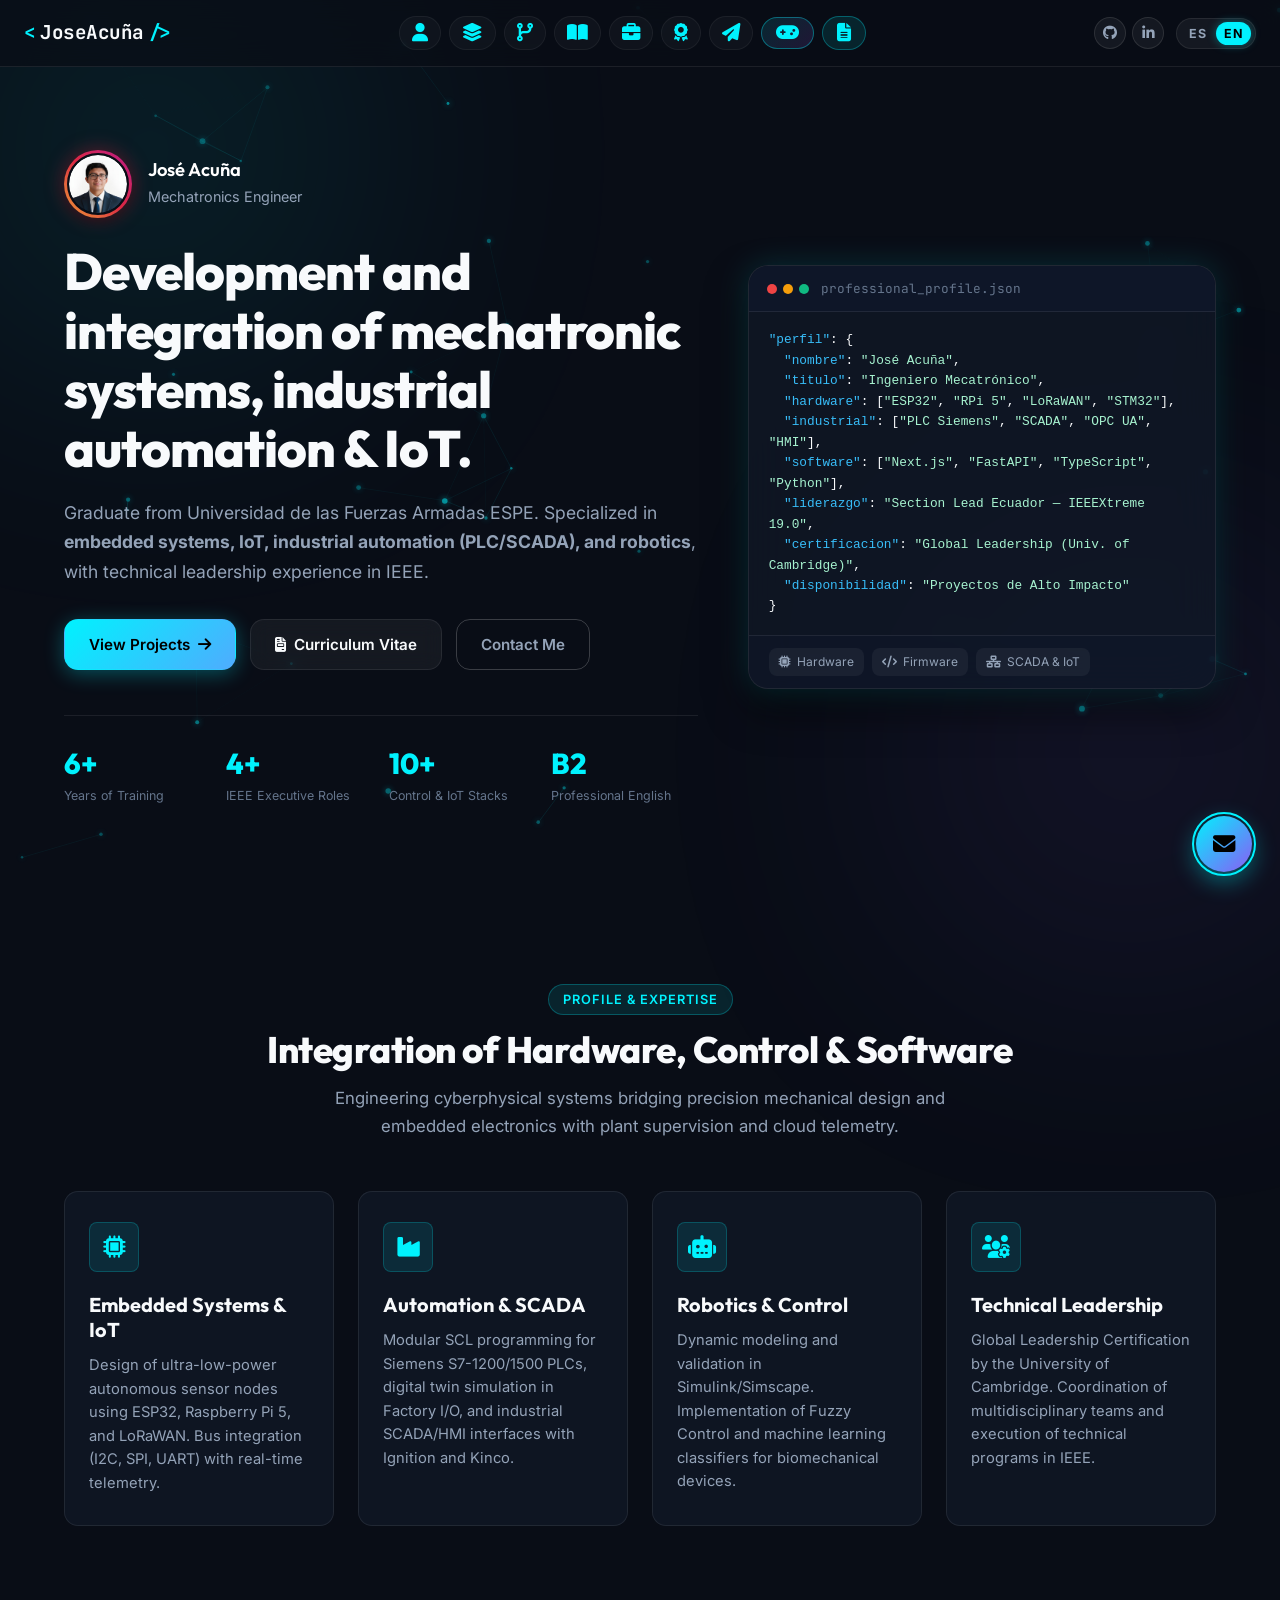
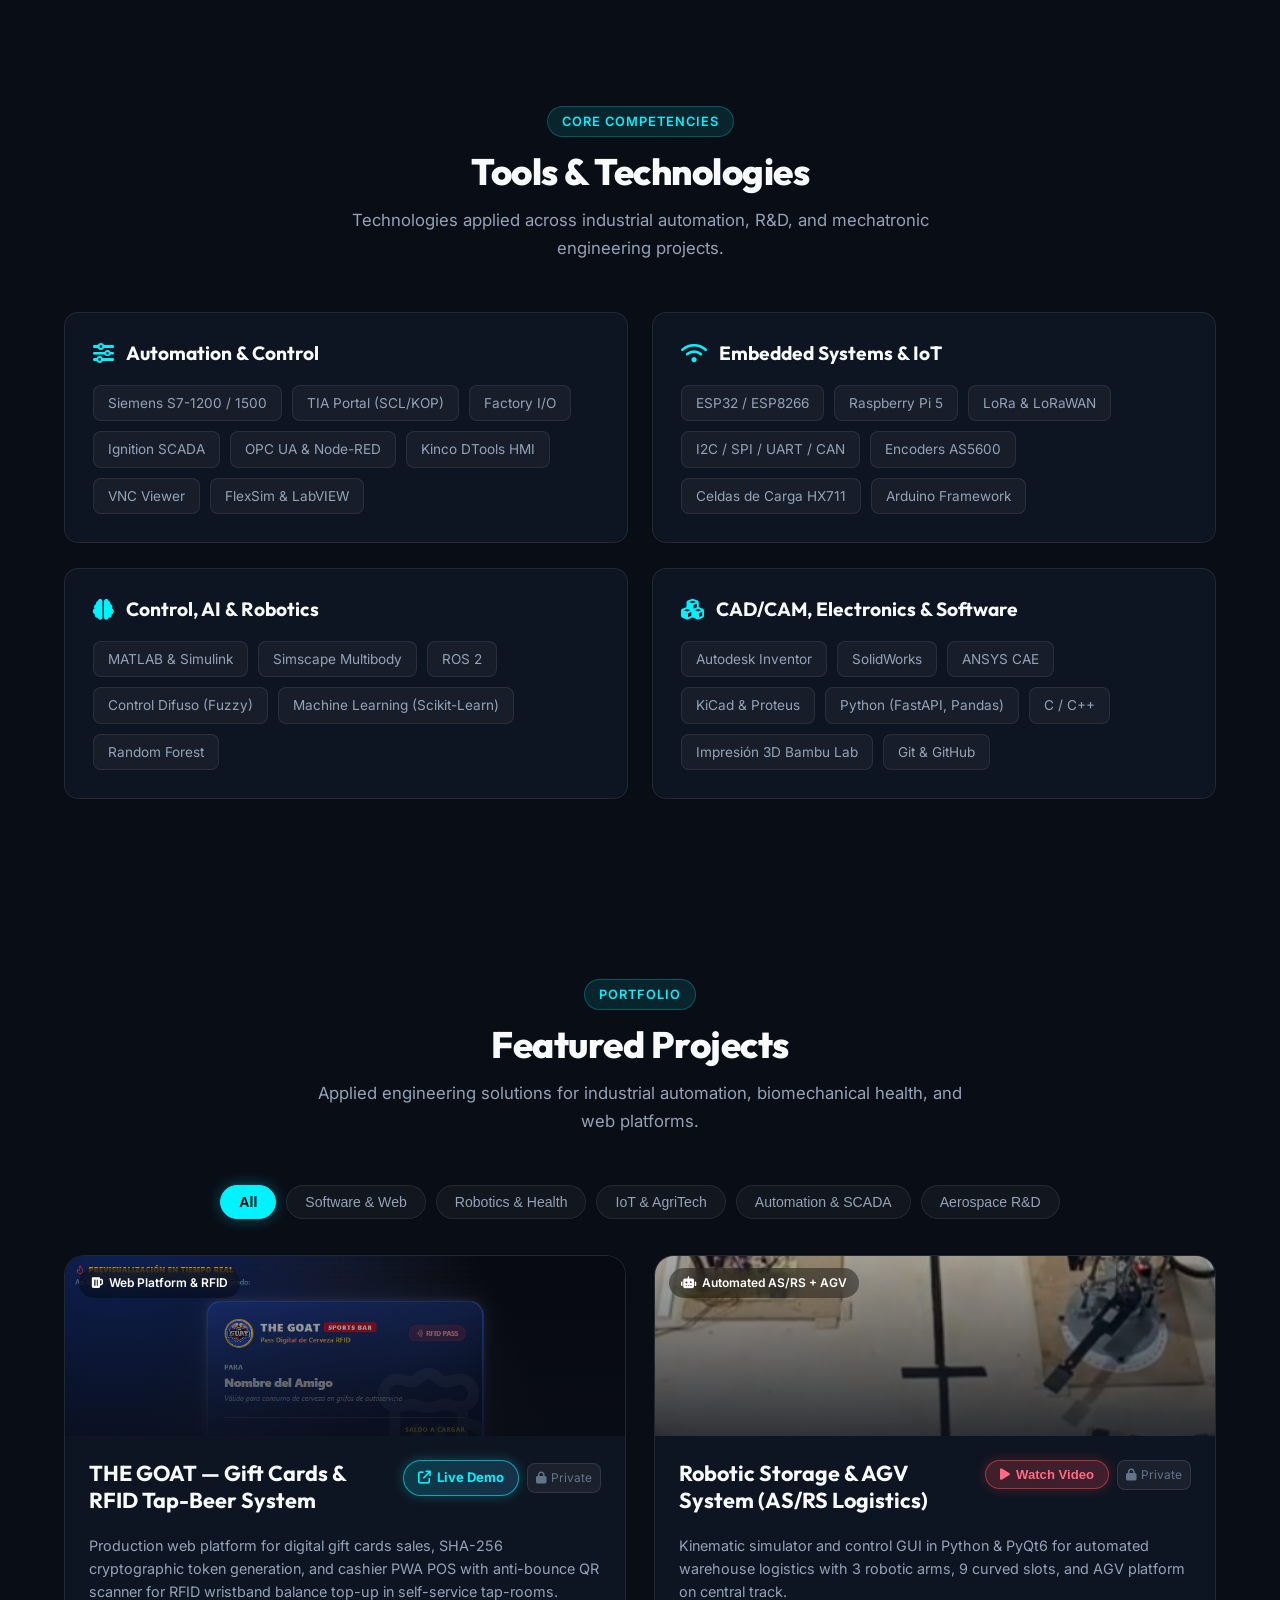
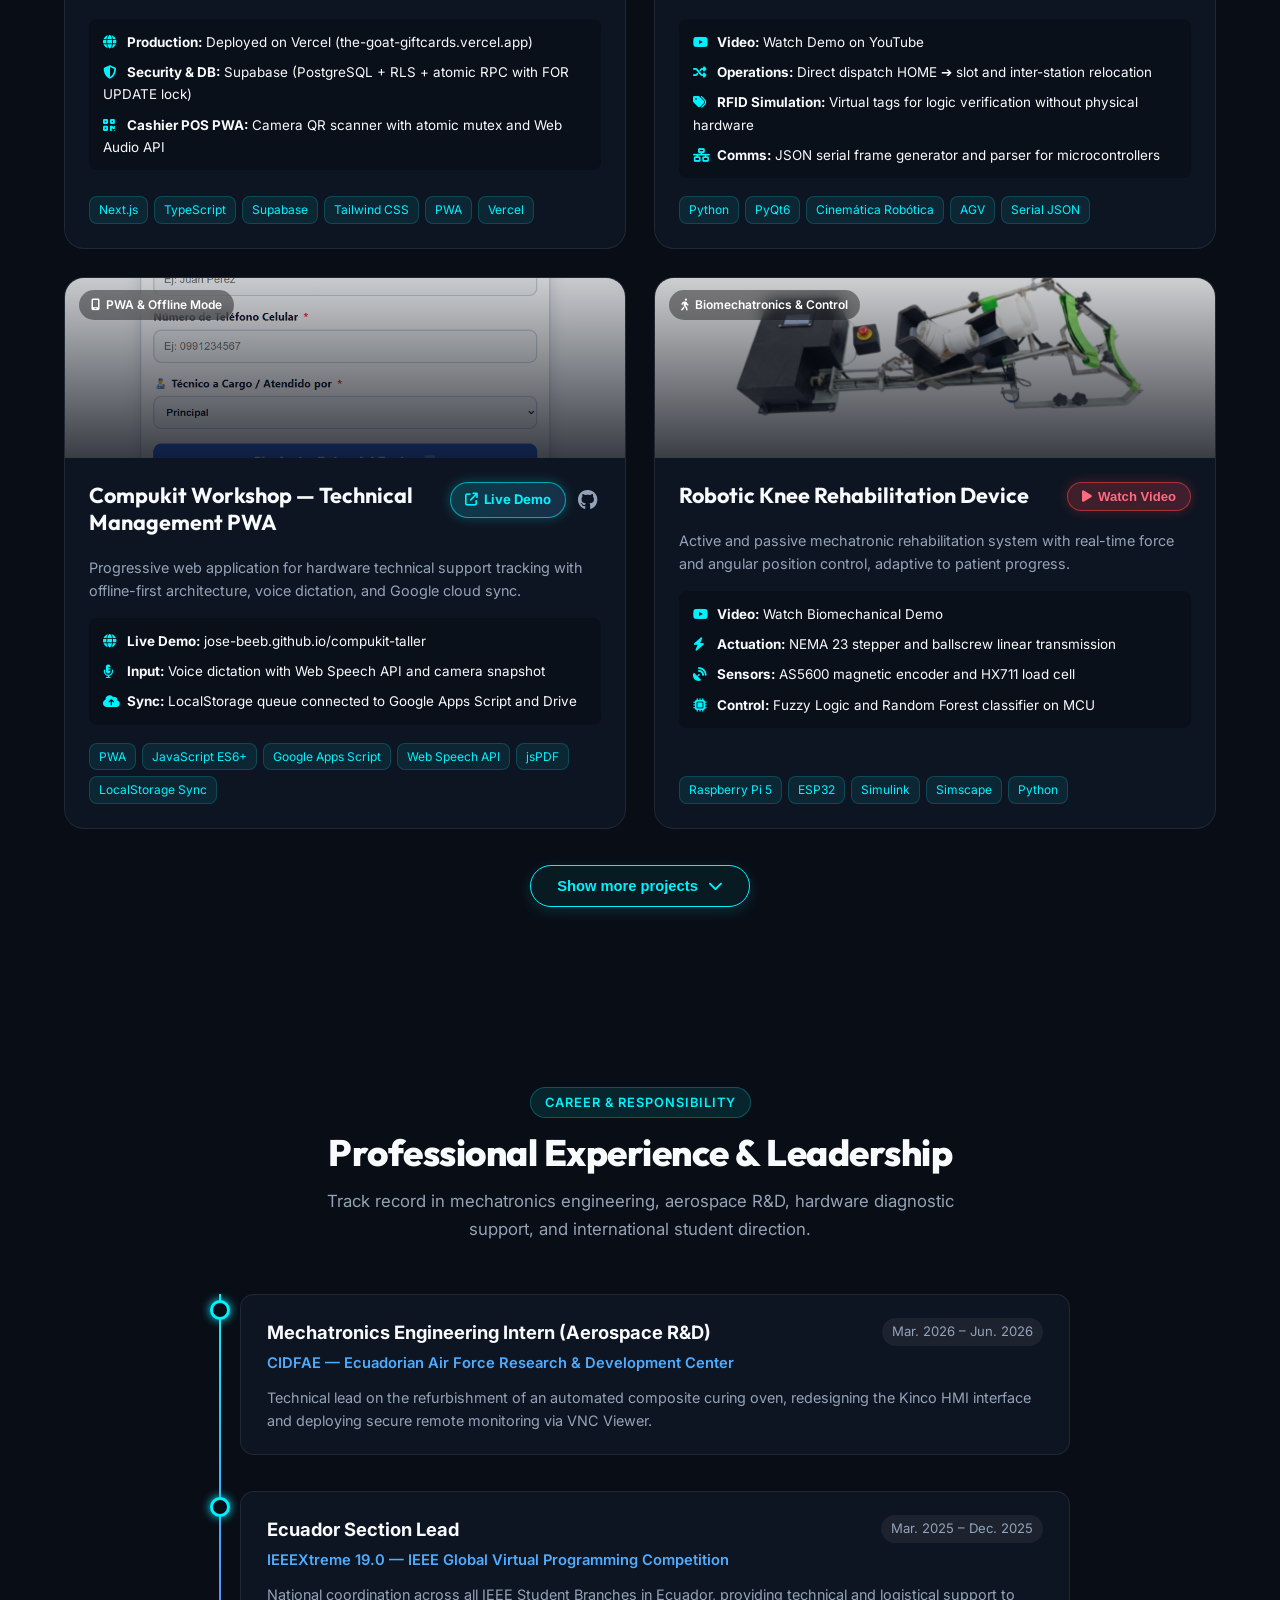
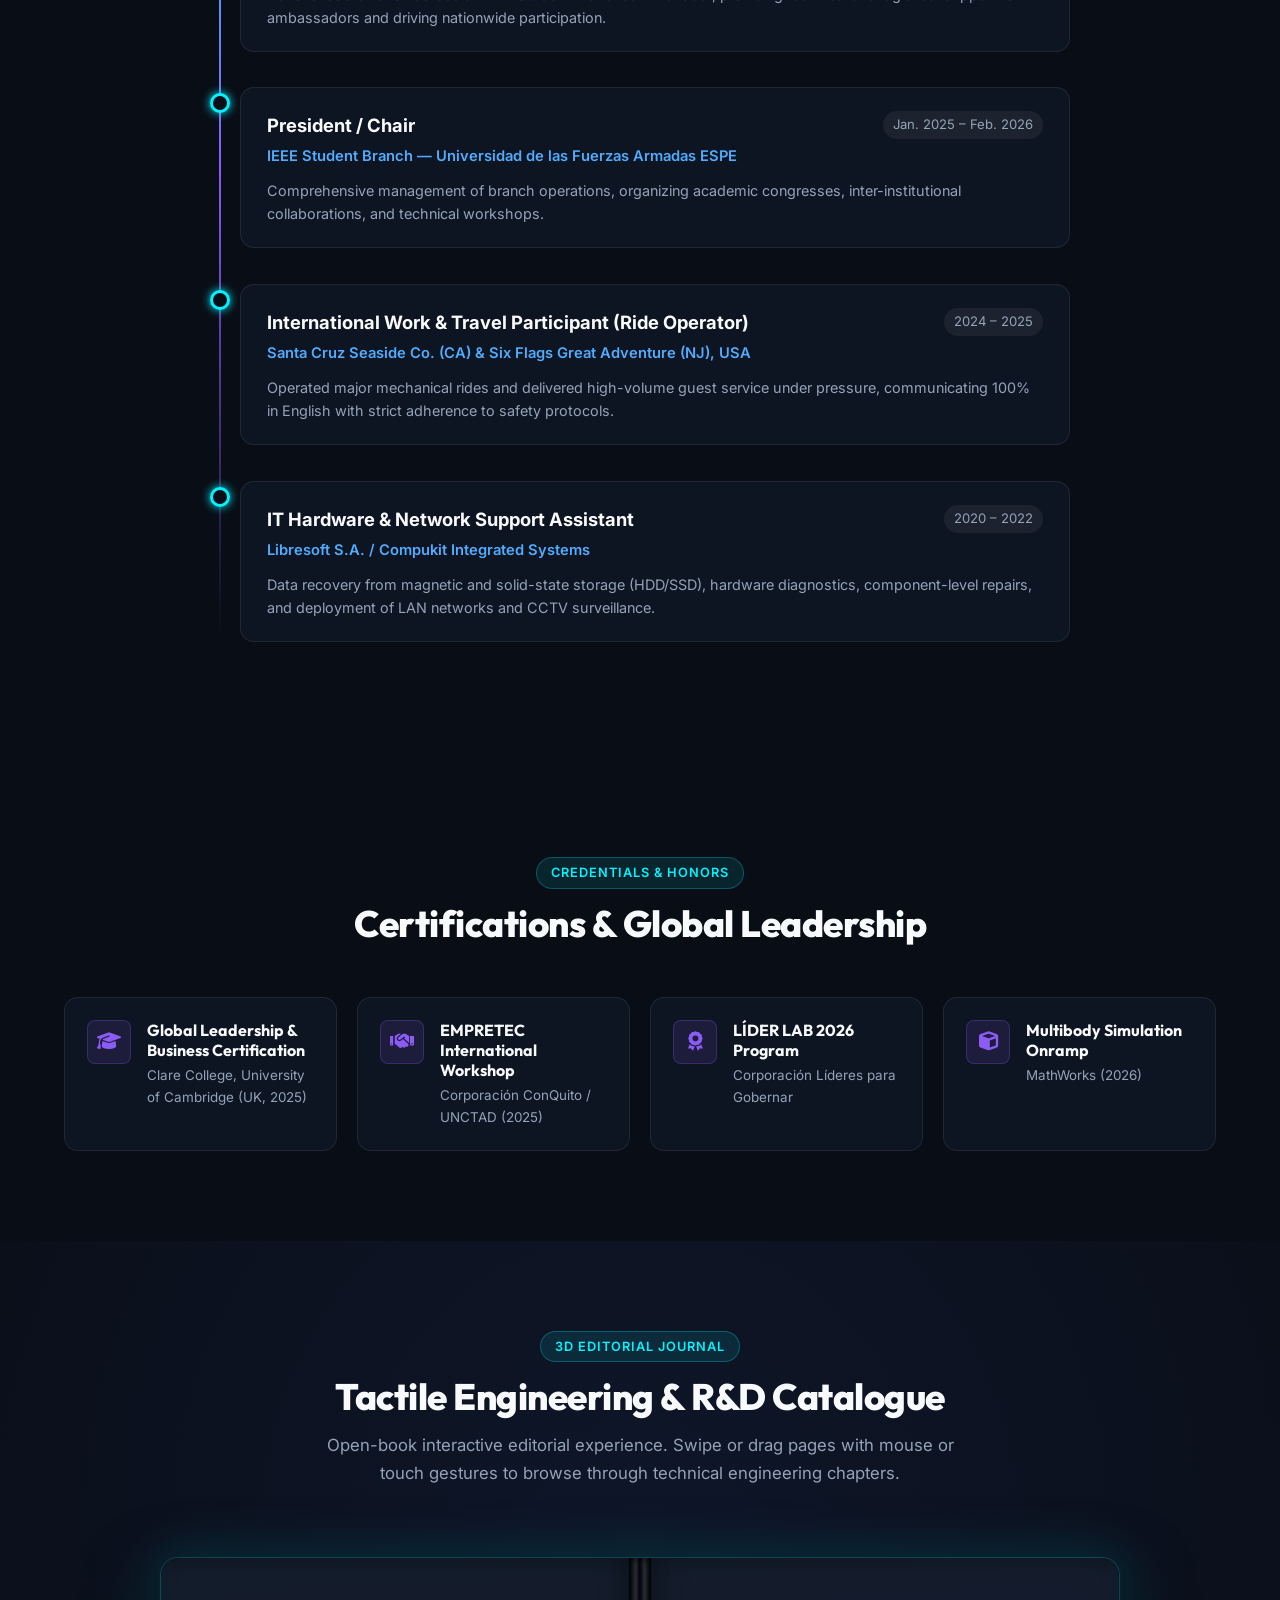
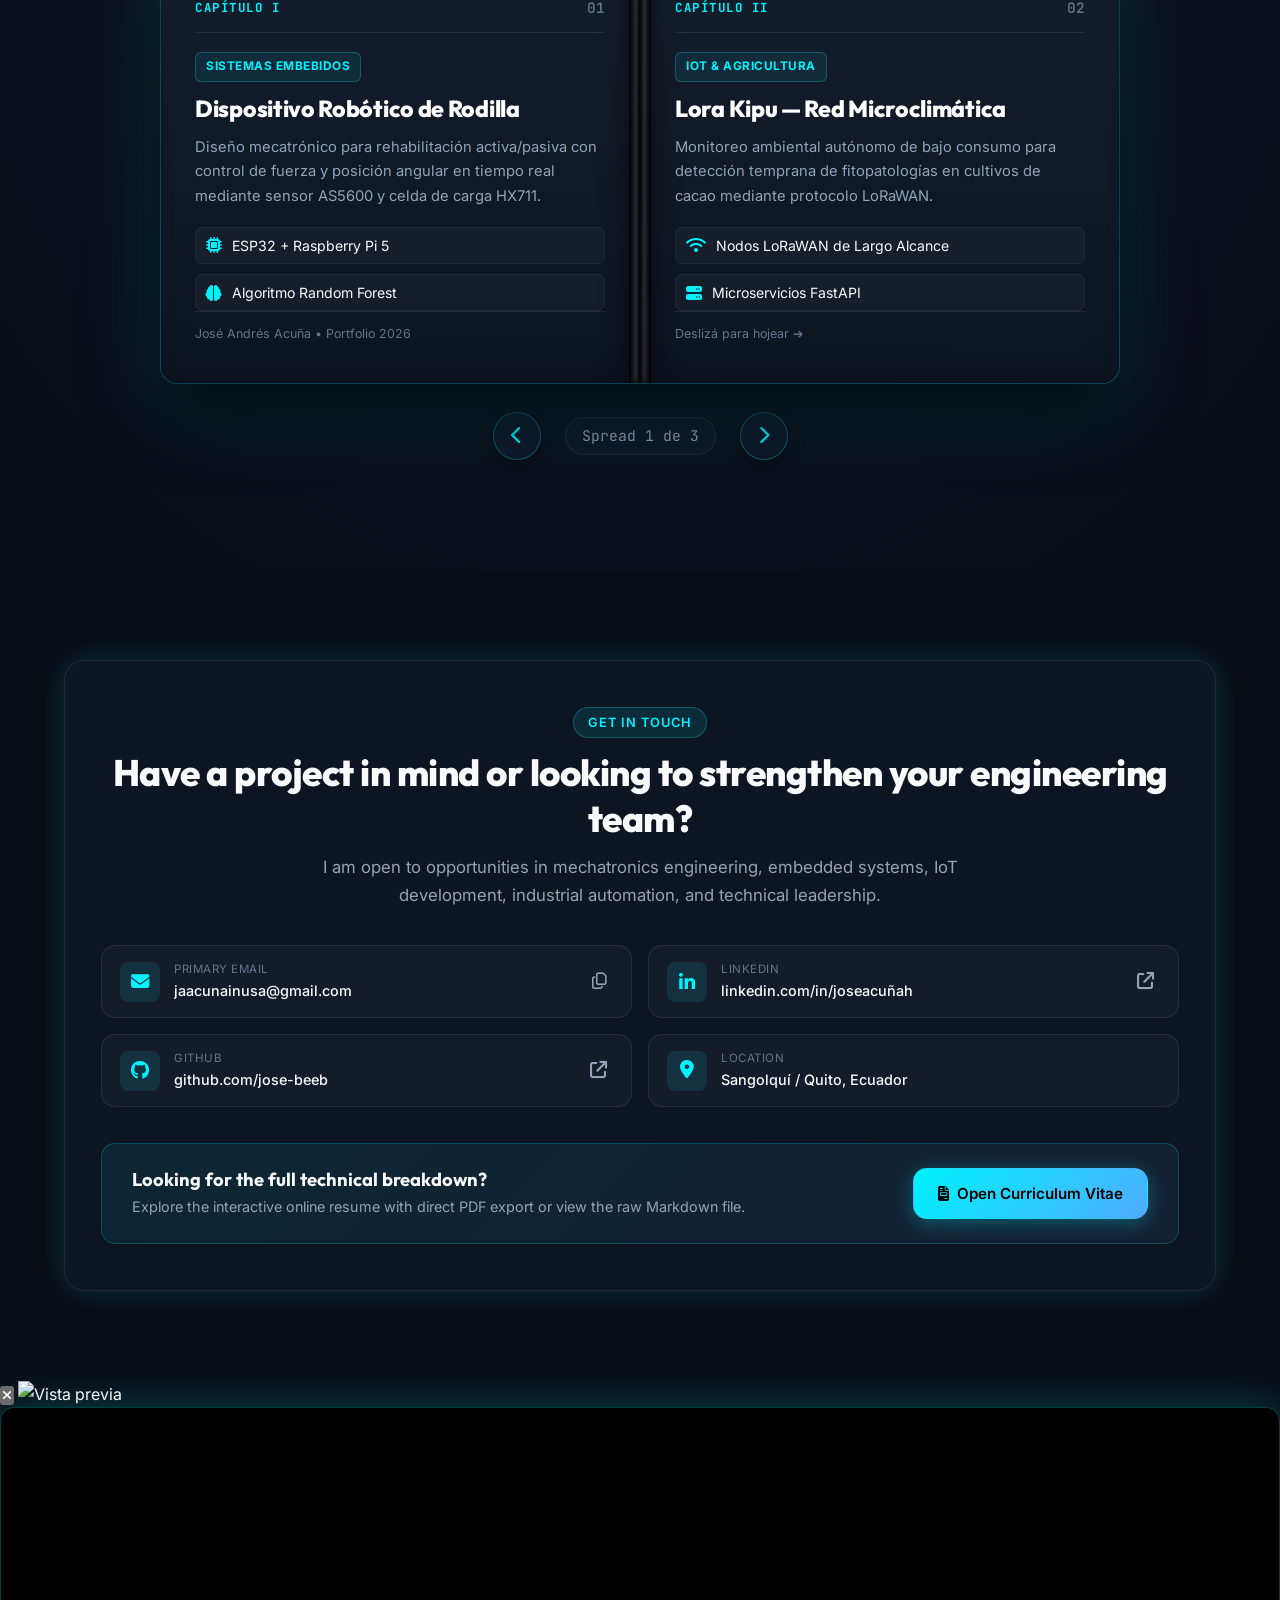
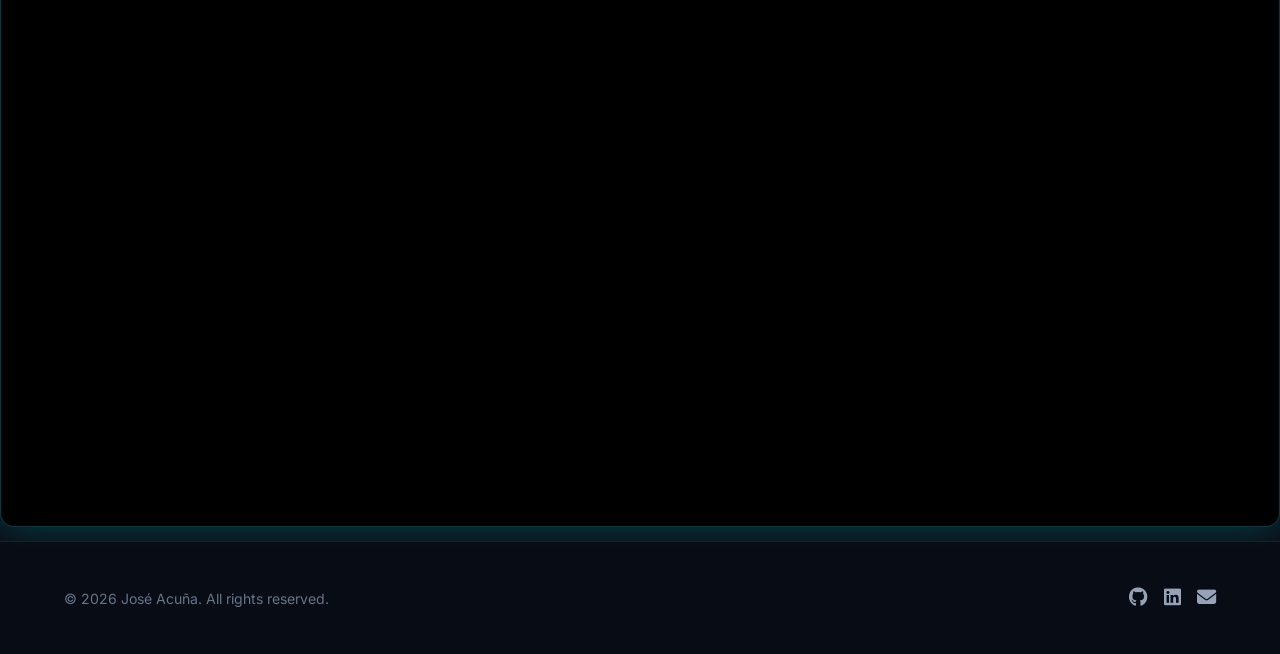
==== index.html @ 4e43b16f "fix: resolve CSS syntax error in avatar ring and enforce defensive dimensions" ====
<!DOCTYPE html>
<html lang="es">
<head>
  <meta charset="UTF-8">
  <meta name="viewport" content="width=device-width, initial-scale=1.0">
  <title>José Andrés Acuña | Ingeniero Mecatrónico & Líder Técnico</title>
  <meta name="description" content="Portafolio profesional de José Andrés Acuña Herrera - Ingeniero Mecatrónico especializado en Sistemas Embebidos, IoT, Automatización Industrial, SCADA y Liderazgo IEEE.">
  <meta name="keywords" content="Ingeniería Mecatrónica, IoT, SCADA, PLC Siemens, ESP32, ROS 2, Robótica, Ecuador, IEEE">
  <meta name="author" content="José Andrés Acuña Herrera">

  <!-- Open Graph / Social -->
  <meta property="og:type" content="website">
  <meta property="og:title" content="José Andrés Acuña | Ingeniero Mecatrónico">
  <meta property="og:description" content="Automatización industrial, sistemas embebidos, IoT y proyectos mecatrónicos de alto impacto.">
  
  <!-- Google Fonts -->
  <link rel="preconnect" href="https://fonts.googleapis.com">
  <link rel="preconnect" href="https://fonts.gstatic.com" crossorigin>
  <link href="https://fonts.googleapis.com/css2?family=Inter:wght@300;400;500;600;700;800&family=Outfit:wght@500;600;700;800;900&family=JetBrains+Mono:wght@400;600&display=swap" rel="stylesheet">
  
  <!-- FontAwesome Icons -->
  <link rel="stylesheet" href="https://cdnjs.cloudflare.com/ajax/libs/font-awesome/6.5.1/css/all.min.css">

  <link rel="stylesheet" href="styles.css?v=11.0">
</head>
<body>

  <!-- Ambient Glow Elements -->
  <div class="ambient-glow glow-top-left"></div>
  <div class="ambient-glow glow-bottom-right"></div>

  <!-- Navigation -->
  <header class="navbar" id="navbar">
    <div class="container nav-container">
      <a href="#hero" class="nav-logo">
        <span class="logo-bracket">&lt;</span>
        <span class="logo-text">JoseAcuña</span>
        <span class="logo-bracket">/&gt;</span>
      </a>

      <nav class="nav-menu" id="nav-menu">
        <a href="#about" class="nav-link" title="Sobre Mí"><i class="fa-solid fa-user"></i> <span class="nav-text" data-i18n="nav.about">Sobre Mí</span></a>
        <a href="#skills" class="nav-link" title="Habilidades"><i class="fa-solid fa-layer-group"></i> <span class="nav-text" data-i18n="nav.skills">Habilidades</span></a>
        <a href="#projects" class="nav-link" title="Proyectos"><i class="fa-solid fa-code-branch"></i> <span class="nav-text" data-i18n="nav.projects">Proyectos</span></a>
        <a href="#flipbook" class="nav-link" title="Bitácora 3D"><i class="fa-solid fa-book-open"></i> <span class="nav-text" data-i18n="nav.flipbook">Bitácora</span></a>
        <a href="#experience" class="nav-link" title="Experiencia"><i class="fa-solid fa-briefcase"></i> <span class="nav-text" data-i18n="nav.experience">Experiencia</span></a>
        <a href="#leadership" class="nav-link" title="Liderazgo"><i class="fa-solid fa-award"></i> <span class="nav-text" data-i18n="nav.leadership">Liderazgo</span></a>
        <a href="#contact" class="nav-link" title="Contacto"><i class="fa-solid fa-paper-plane"></i> <span class="nav-text" data-i18n="nav.contact">Contacto</span></a>
        <button class="btn-nav-game" id="btn-open-game-nav" title="Minijuego de Pares Mecatrónicos">
          <i class="fa-solid fa-gamepad"></i> <span class="nav-text">Juego</span>
        </button>
        <a href="./cv.html" class="btn-nav-cv" target="_blank" title="Curriculum Vitae"><i class="fa-solid fa-file-lines"></i> <span class="nav-text" data-i18n="nav.cv">Curriculum</span></a>
      </nav>

      <div class="nav-actions">
        <!-- Top Social Links -->
        <div class="nav-social-group">
          <a href="https://github.com/jose-beeb" target="_blank" class="nav-social-link" aria-label="GitHub" title="GitHub"><i class="fa-brands fa-github"></i></a>
          <a href="https://linkedin.com/in/joseacuñah" target="_blank" class="nav-social-link" aria-label="LinkedIn" title="LinkedIn"><i class="fa-brands fa-linkedin-in"></i></a>
        </div>

        <div class="lang-switcher" id="lang-switcher" role="group" aria-label="Language selector">
          <button class="lang-btn active" data-lang="es" title="Español">ES</button>
          <button class="lang-btn" data-lang="en" title="English">EN</button>
        </div>

        <button class="menu-toggle" id="menu-toggle" aria-label="Abrir menú de navegación">
          <i class="fa-solid fa-bars"></i>
        </button>
      </div>
    </div>
  </header>

  <main>
    <!-- Hero Section -->
    <section class="hero-section" id="hero">
      <canvas id="particles-canvas" class="hero-particles" aria-hidden="true"></canvas>
      <div class="container hero-container">
        <div class="hero-content">
          <div class="hero-profile-row">
            <!-- Dynamic Avatar Flip (Instagram-style 3D Coin-flip) -->
            <div class="instagram-avatar-ring" id="profile-360" role="button" aria-label="Tocar o deslizar para girar foto de perfil" title="Tocar o deslizar para girar foto de perfil" style="width: 68px; height: 68px; min-width: 68px; min-height: 68px; max-width: 68px; max-height: 68px; position: relative;">
              <div class="instagram-avatar-inner" id="profile-360-inner">
                <!-- Front Side -->
                <div class="avatar-side side-front">
                  <img src="assets/images/profile.png" alt="José Acuña" class="avatar-photo" style="width: 100%; height: 100%; object-fit: cover; border-radius: 50%; display: block;" onerror="this.onerror=null; this.src='https://avatars.githubusercontent.com/u/171995231?v=4';">
                </div>
                <!-- Back Side (Alternate Casual Pose / Leader) -->
                <div class="avatar-side side-back">
                  <img src="assets/images/profile-informal.jpg" alt="José Acuña" class="avatar-photo" style="width: 100%; height: 100%; object-fit: cover; border-radius: 50%; display: block;" onerror="this.onerror=null; this.src='assets/images/profile-informal.png';">
                </div>
              </div>
            </div>
            <div>
              <h2 style="font-size: 1.15rem; font-weight: 600; color: #fff; margin-bottom: 2px;" data-i18n="hero.name">José Acuña</h2>
              <span style="font-size: 0.9rem; color: var(--text-secondary);" data-i18n="hero.role">Ingeniero Mecatrónico</span>
            </div>
          </div>
          
          <h1 class="hero-title" data-i18n="hero.title">
            Desarrollo e integración de sistemas mecatrónicos, automatización industrial e IoT.
          </h1>

          <p class="hero-subtitle" data-i18n-html="hero.subtitle">
            Graduado de la Universidad de las Fuerzas Armadas ESPE. Especializado en <strong>sistemas embebidos, IoT, automatización industrial (PLC/SCADA) y robótica</strong>, con trayectoria de liderazgo técnico en IEEE.
          </p>

          <div class="hero-cta-group">
            <a href="#projects" class="btn btn-primary">
              <span data-i18n="hero.btn.projects">Ver Proyectos</span>
              <i class="fa-solid fa-arrow-right"></i>
            </a>
            <a href="./cv.html" class="btn btn-secondary" target="_blank">
              <i class="fa-solid fa-file-invoice"></i>
              <span data-i18n="hero.btn.cv">Curriculum Vitae</span>
            </a>
            <a href="#contact" class="btn btn-outline">
              <span data-i18n="hero.btn.contact">Contacto</span>
            </a>
          </div>

          <!-- Quick Metrics -->
          <div class="hero-metrics">
            <div class="metric-card">
              <span class="metric-number" data-i18n="hero.metric.years.num">6+</span>
              <span class="metric-label" data-i18n="hero.metric.years.label">Años de Formación</span>
            </div>
            <div class="metric-card">
              <span class="metric-number" data-i18n="hero.metric.roles.num">4+</span>
              <span class="metric-label" data-i18n="hero.metric.roles.label">Roles Directivos IEEE</span>
            </div>
            <div class="metric-card">
              <span class="metric-number" data-i18n="hero.metric.tech.num">10+</span>
              <span class="metric-label" data-i18n="hero.metric.tech.label">Tecnologías de Control & IoT</span>
            </div>
            <div class="metric-card">
              <span class="metric-number" data-i18n="hero.metric.lang.num">B2</span>
              <span class="metric-label" data-i18n="hero.metric.lang.label">Inglés Profesional</span>
            </div>
          </div>
        </div>

        <div class="hero-visual">
          <div class="hero-terminal-card">
            <div class="terminal-header">
              <div class="terminal-dots">
                <span class="dot red"></span>
                <span class="dot yellow"></span>
                <span class="dot green"></span>
              </div>
              <span class="terminal-title" data-i18n="terminal.title">perfil_profesional.json</span>
            </div>
            <div class="terminal-body">
              <pre><code><span class="json-key">"perfil"</span>: {
  <span class="json-key">"nombre"</span>: <span class="json-str">"José Acuña"</span>,
  <span class="json-key">"titulo"</span>: <span class="json-str">"Ingeniero Mecatrónico"</span>,
  <span class="json-key">"hardware"</span>: [<span class="json-str">"ESP32"</span>, <span class="json-str">"RPi 5"</span>, <span class="json-str">"LoRaWAN"</span>, <span class="json-str">"STM32"</span>],
  <span class="json-key">"industrial"</span>: [<span class="json-str">"PLC Siemens"</span>, <span class="json-str">"SCADA"</span>, <span class="json-str">"OPC UA"</span>, <span class="json-str">"HMI"</span>],
  <span class="json-key">"software"</span>: [<span class="json-str">"Next.js"</span>, <span class="json-str">"FastAPI"</span>, <span class="json-str">"TypeScript"</span>, <span class="json-str">"Python"</span>],
  <span class="json-key">"liderazgo"</span>: <span class="json-str">"Section Lead Ecuador — IEEEXtreme 19.0"</span>,
  <span class="json-key">"certificacion"</span>: <span class="json-str">"Global Leadership (Univ. of Cambridge)"</span>,
  <span class="json-key">"disponibilidad"</span>: <span class="json-str">"Proyectos de Alto Impacto"</span>
}</code></pre>
            </div>
            <div class="terminal-footer">
              <div class="terminal-badge"><i class="fa-solid fa-microchip"></i> <span data-i18n="terminal.badge.hw">Hardware</span></div>
              <div class="terminal-badge"><i class="fa-solid fa-code"></i> <span data-i18n="terminal.badge.fw">Firmware</span></div>
              <div class="terminal-badge"><i class="fa-solid fa-network-wired"></i> <span data-i18n="terminal.badge.scada">SCADA & IoT</span></div>
            </div>
          </div>
        </div>
      </div>
    </section>

    <!-- About Section -->
    <section class="section about-section" id="about">
      <div class="container">
        <div class="section-header text-center">
          <span class="section-tag" data-i18n="about.tag">Perfil y Especialidades</span>
          <h2 class="section-title" data-i18n="about.title">Integración de Hardware, Control y Software</h2>
          <p class="section-description" data-i18n="about.description">
            Diseño de sistemas ciberfísicos que abarcan desde el desarrollo electrónico y mecánico en taller hasta la supervisión y control en planta o en la nube.
          </p>
        </div>

        <div class="about-grid">
          <div class="about-card feature-card reveal-on-scroll">
            <div class="card-icon"><i class="fa-solid fa-microchip"></i></div>
            <h3 data-i18n="about.card1.title">Sistemas Embebidos & IoT</h3>
            <p data-i18n="about.card1.desc">Diseño de nodos sensores autónomos con ESP32, Raspberry Pi 5 y redes LoRaWAN. Integración de protocolos I2C, SPI y UART con telemetría en tiempo real.</p>
          </div>

          <div class="about-card feature-card reveal-on-scroll">
            <div class="card-icon"><i class="fa-solid fa-industry"></i></div>
            <h3 data-i18n="about.card2.title">Automatización & SCADA</h3>
            <p data-i18n="about.card2.desc">Programación modular en SCL para controladores Siemens S7-1200/1500, simulación en Factory I/O y desarrollo de sistemas SCADA en Ignition y HMI Kinco.</p>
          </div>

          <div class="about-card feature-card reveal-on-scroll">
            <div class="card-icon"><i class="fa-solid fa-robot"></i></div>
            <h3 data-i18n="about.card3.title">Robótica & Control</h3>
            <p data-i18n="about.card3.desc">Modelado dinámico y validación en Simulink/Simscape. Implementación de control difuso y algoritmos de clasificación para dispositivos biomecánicos y manipuladores.</p>
          </div>

          <div class="about-card feature-card reveal-on-scroll">
            <div class="card-icon"><i class="fa-solid fa-users-gear"></i></div>
            <h3 data-i18n="about.card4.title">Liderazgo Técnico</h3>
            <p data-i18n="about.card4.desc">Certificación en liderazgo por la Universidad de Cambridge. Coordinación de equipos multidisciplinarios y dirección de iniciativas técnicas en IEEE.</p>
          </div>
        </div>
      </div>
    </section>

    <!-- Skills Matrix Section -->
    <section class="section skills-section" id="skills">
      <div class="container">
        <div class="section-header text-center">
          <span class="section-tag" data-i18n="skills.tag">Competencias</span>
          <h2 class="section-title" data-i18n="skills.title">Herramientas y Tecnologías</h2>
          <p class="section-description" data-i18n="skills.description">Herramientas utilizadas en proyectos de automatización, investigación y desarrollo mecatrónico.</p>
        </div>

        <div class="skills-wrapper">
          <!-- Category 1 -->
          <div class="skills-category reveal-on-scroll">
            <div class="category-header">
              <i class="fa-solid fa-sliders"></i>
              <h3 data-i18n="skills.cat1.title">Automatización & Control</h3>
            </div>
            <div class="skills-tags">
              <span class="skill-tag">Siemens S7-1200 / 1500</span>
              <span class="skill-tag">TIA Portal (SCL/KOP)</span>
              <span class="skill-tag">Factory I/O</span>
              <span class="skill-tag">Ignition SCADA</span>
              <span class="skill-tag">OPC UA & Node-RED</span>
              <span class="skill-tag">Kinco DTools HMI</span>
              <span class="skill-tag">VNC Viewer</span>
              <span class="skill-tag">FlexSim & LabVIEW</span>
            </div>
          </div>

          <!-- Category 2 -->
          <div class="skills-category reveal-on-scroll">
            <div class="category-header">
              <i class="fa-solid fa-wifi"></i>
              <h3 data-i18n="skills.cat2.title">Sistemas Embebidos & IoT</h3>
            </div>
            <div class="skills-tags">
              <span class="skill-tag">ESP32 / ESP8266</span>
              <span class="skill-tag">Raspberry Pi 5</span>
              <span class="skill-tag">LoRa & LoRaWAN</span>
              <span class="skill-tag">I2C / SPI / UART / CAN</span>
              <span class="skill-tag">Encoders AS5600</span>
              <span class="skill-tag">Celdas de Carga HX711</span>
              <span class="skill-tag">Arduino Framework</span>
            </div>
          </div>

          <!-- Category 3 -->
          <div class="skills-category reveal-on-scroll">
            <div class="category-header">
              <i class="fa-solid fa-brain"></i>
              <h3 data-i18n="skills.cat3.title">Control, IA & Robótica</h3>
            </div>
            <div class="skills-tags">
              <span class="skill-tag">MATLAB & Simulink</span>
              <span class="skill-tag">Simscape Multibody</span>
              <span class="skill-tag">ROS 2</span>
              <span class="skill-tag">Control Difuso (Fuzzy)</span>
              <span class="skill-tag">Machine Learning (Scikit-Learn)</span>
              <span class="skill-tag">Random Forest</span>
            </div>
          </div>

          <!-- Category 4 -->
          <div class="skills-category reveal-on-scroll">
            <div class="category-header">
              <i class="fa-solid fa-cubes"></i>
              <h3 data-i18n="skills.cat4.title">CAD/CAM, Electrónica & Software</h3>
            </div>
            <div class="skills-tags">
              <span class="skill-tag">Autodesk Inventor</span>
              <span class="skill-tag">SolidWorks</span>
              <span class="skill-tag">ANSYS CAE</span>
              <span class="skill-tag">KiCad & Proteus</span>
              <span class="skill-tag">Python (FastAPI, Pandas)</span>
              <span class="skill-tag">C / C++</span>
              <span class="skill-tag">Impresión 3D Bambu Lab</span>
              <span class="skill-tag">Git & GitHub</span>
            </div>
          </div>
        </div>
      </div>
    </section>

    <!-- Projects Section -->
    <section class="section projects-section" id="projects">
      <div class="container">
        <div class="section-header text-center">
          <span class="section-tag" data-i18n="projects.tag">Proyectos</span>
          <h2 class="section-title" data-i18n="projects.title">Proyectos Destacados</h2>
          <p class="section-description" data-i18n="projects.description">Sistemas desarrollados para automatización industrial, salud biomecánica y aplicaciones web.</p>
        </div>

        <!-- Filter Controls -->
        <div class="project-filters">
          <button class="filter-btn active" data-filter="all" data-i18n="projects.filter.all">Todos</button>
          <button class="filter-btn" data-filter="pwa" data-i18n="projects.filter.pwa">Software & Web</button>
          <button class="filter-btn" data-filter="robotics" data-i18n="projects.filter.robotics">Robótica & Salud</button>
          <button class="filter-btn" data-filter="iot" data-i18n="projects.filter.iot">IoT & Agricultura</button>
          <button class="filter-btn" data-filter="automation" data-i18n="projects.filter.automation">Automatización & SCADA</button>
          <button class="filter-btn" data-filter="aerospace" data-i18n="projects.filter.aerospace">I+D Aeroespacial</button>
        </div>

        <!-- Projects Grid -->
        <div class="projects-grid" id="projects-grid">

          <!-- Project: THE GOAT -->
          <article class="project-card reveal-on-scroll" data-category="pwa">
            <div class="project-card-banner has-photo">
              <img src="assets/images/the-goat.png" alt="THE GOAT Platform" class="project-banner-img" onclick="openImageModal(this.src, 'THE GOAT — Sistema Gift Cards & RFID Tap-Beer')">
              <div class="project-badge" data-i18n-html="project.goat.badge"><i class="fa-solid fa-beer-mug-empty"></i> Plataforma Web & RFID</div>
            </div>
            <div class="project-card-body">
              <div class="project-title-row">
                <h3 class="project-title" data-i18n="project.goat.title">THE GOAT — Sistema Gift Cards & RFID Tap-Beer</h3>
                <div class="project-actions">
                  <a href="https://the-goat-giftcards.vercel.app" target="_blank" class="btn-live-demo" title="Probar Aplicación en Vivo">
                    <i class="fa-solid fa-arrow-up-right-from-square"></i> <span data-i18n="btn.view_app">Ver aplicación</span>
                  </a>
                  <span class="badge-private" title="Código comercial en repositorio privado"><i class="fa-solid fa-lock"></i> <span data-i18n="badge.private">Privado</span></span>
                </div>
              </div>
              <p class="project-desc" data-i18n="project.goat.desc">
                Plataforma web en producción para venta online de tarjetas de regalo digitales, generación criptográfica SHA-256 y aplicación PWA para cajeros con escáner QR anti-rebote para abono de saldo a manillas RFID en bares de autoservicio.
              </p>
              
              <div class="project-highlights">
                <div class="highlight-item"><i class="fa-solid fa-globe"></i> <span data-i18n-html="project.goat.hl1"><strong>Producción:</strong> Desplegado en Vercel (<a href="https://the-goat-giftcards.vercel.app" target="_blank" class="highlight-link">the-goat-giftcards.vercel.app</a>)</span></div>
                <div class="highlight-item"><i class="fa-solid fa-shield-halved"></i> <span data-i18n-html="project.goat.hl2"><strong>Seguridad & Base de Datos:</strong> Supabase (PostgreSQL + RLS + procedimiento atómico con bloqueo <code>FOR UPDATE</code>)</span></div>
                <div class="highlight-item"><i class="fa-solid fa-qrcode"></i> <span data-i18n-html="project.goat.hl3"><strong>PWA Punto de Venta:</strong> Escáner QR por cámara con cerrojo atómico y Web Audio API</span></div>
              </div>

              <div class="project-tech-tags">
                <span>Next.js</span>
                <span>TypeScript</span>
                <span>Supabase</span>
                <span>Tailwind CSS</span>
                <span>PWA</span>
                <span>Vercel</span>
              </div>
            </div>
          </article>

          <!-- Project: Sistema Robótico de Almacenamiento & AGV -->
          <article class="project-card reveal-on-scroll" data-category="robotics">
            <div class="project-card-banner has-photo">
              <img src="assets/images/agv-storage.png" alt="Sistema Robótico Storage AGV" class="project-banner-img" onclick="openImageModal(this.src, 'Sistema Robótico de Almacenamiento & AGV (AS/RS Logístico)')">
              <div class="project-badge" data-i18n-html="project.storage.badge"><i class="fa-solid fa-robot"></i> Almacén Automatizado + AGV</div>
            </div>
            <div class="project-card-body">
              <div class="project-title-row">
                <h3 class="project-title" data-i18n="project.storage.title">Sistema Robótico de Almacenamiento (Storage & AGV)</h3>
                <div class="project-actions">
                  <button class="btn-video-demo" onclick="openVideoModal('2pD4KcC07y4', 'Sistema Robótico de Almacenamiento & AGV')">
                    <i class="fa-solid fa-play"></i> <span data-i18n="btn.view_video">Ver video</span>
                  </button>
                  <span class="badge-private" title="Código en repositorio privado"><i class="fa-solid fa-lock"></i> <span data-i18n="badge.private">Privado</span></span>
                </div>
              </div>
              <p class="project-desc" data-i18n="project.storage.desc">
                Simulador cinemático y suite de control en Python y PyQt6 para prototipo logístico automatizado con 3 brazos robóticos, casilleros curvados y plataforma móvil AGV sobre pista central.
              </p>
              
              <div class="project-highlights">
                <div class="highlight-item"><i class="fa-brands fa-youtube" style="color:#ff0033;"></i> <span data-i18n-html="project.storage.hl1"><strong>Video:</strong> <a href="https://youtu.be/2pD4KcC07y4" target="_blank" class="highlight-link">Ver Funcionamiento en YouTube</a></span></div>
                <div class="highlight-item"><i class="fa-solid fa-shuffle"></i> <span data-i18n-html="project.storage.hl2"><strong>Operaciones:</strong> Despacho directo inicio ➔ casillero y reubicación coordinada entre estaciones</span></div>
                <div class="highlight-item"><i class="fa-solid fa-tags"></i> <span data-i18n-html="project.storage.hl3"><strong>Simulación RFID:</strong> Sensor virtual para validación de lógica sin hardware físico</span></div>
                <div class="highlight-item"><i class="fa-solid fa-network-wired"></i> <span data-i18n-html="project.storage.hl4"><strong>Comunicaciones:</strong> Generación y parseo de tramas JSON para microcontrolador serial</span></div>
              </div>

              <div class="project-tech-tags">
                <span>Python</span>
                <span>PyQt6</span>
                <span>Cinemática Robótica</span>
                <span>AGV</span>
                <span>Serial JSON</span>
              </div>
            </div>
          </article>
          
          <!-- Project: Compukit Taller -->
          <article class="project-card reveal-on-scroll" data-category="pwa">
            <div class="project-card-banner has-photo">
              <img src="assets/images/compukit.png" alt="Compukit Taller PWA" class="project-banner-img" onclick="openImageModal(this.src, 'Compukit Taller — Sistema PWA de Gestión Técnica')">
              <div class="project-badge" data-i18n-html="project.compukit.badge"><i class="fa-solid fa-mobile-screen"></i> PWA & Modo Offline</div>
            </div>
            <div class="project-card-body">
              <div class="project-title-row">
                <h3 class="project-title" data-i18n="project.compukit.title">Compukit Taller — Sistema de Gestión Técnica</h3>
                <div class="project-actions">
                  <a href="https://jose-beeb.github.io/compukit-taller/" target="_blank" class="btn-live-demo" title="Probar PWA en Vivo">
                    <i class="fa-solid fa-arrow-up-right-from-square"></i> <span data-i18n="btn.view_app">Ver aplicación</span>
                  </a>
                  <a href="https://github.com/Jose-beeb/compukit-taller" target="_blank" class="project-repo-link" title="Ver código en GitHub">
                    <i class="fa-brands fa-github"></i>
                  </a>
                </div>
              </div>
              <p class="project-desc" data-i18n="project.compukit.desc">
                Aplicación web progresiva para recepción y seguimiento de soporte técnico de hardware con arquitectura sin conexión, dictado por voz y sincronización en la nube.
              </p>
              
              <div class="project-highlights">
                <div class="highlight-item"><i class="fa-solid fa-globe"></i> <span data-i18n-html="project.compukit.hl1"><strong>Enlace en vivo:</strong> <a href="https://jose-beeb.github.io/compukit-taller/" target="_blank" class="highlight-link">jose-beeb.github.io/compukit-taller</a></span></div>
                <div class="highlight-item"><i class="fa-solid fa-microphone-lines"></i> <span data-i18n-html="project.compukit.hl2"><strong>Entrada:</strong> Dictado por voz con Web Speech API y captura de cámara</span></div>
                <div class="highlight-item"><i class="fa-solid fa-cloud-arrow-up"></i> <span data-i18n-html="project.compukit.hl3"><strong>Sincronización:</strong> Cola local en LocalStorage conectada con Google Apps Script y Drive</span></div>
              </div>

              <div class="project-tech-tags">
                <span>PWA</span>
                <span>JavaScript ES6+</span>
                <span>Google Apps Script</span>
                <span>Web Speech API</span>
                <span>jsPDF</span>
                <span>LocalStorage Sync</span>
              </div>
            </div>
          </article>

          <!-- Project: Rehabilitación de Rodilla -->
          <article class="project-card reveal-on-scroll" data-category="robotics">
            <div class="project-card-banner has-photo">
              <img src="assets/images/knee-rehab.png" alt="Dispositivo Robótico de Rodilla" class="project-banner-img" onclick="openImageModal(this.src, 'Dispositivo Robótico para Rehabilitación de Rodilla')">
              <div class="project-badge" data-i18n-html="project.knee.badge"><i class="fa-solid fa-person-walking"></i> Biomecatrónica & Control</div>
            </div>
            <div class="project-card-body">
              <div class="project-title-row">
                <h3 class="project-title" data-i18n="project.knee.title">Dispositivo Robótico para Rehabilitación de Rodilla</h3>
                <div class="project-actions">
                  <button class="btn-video-demo" onclick="openVideoModal('54CjYQszOWI', 'Dispositivo Robótico para Rehabilitación de Rodilla')">
                    <i class="fa-solid fa-play"></i> <span data-i18n="btn.view_video">Ver video</span>
                  </button>
                </div>
              </div>
              <p class="project-desc" data-i18n="project.knee.desc">
                Sistema mecatrónico de rehabilitación activa y pasiva con control de fuerza y posición angular en tiempo real, adaptativo al progreso del paciente.
              </p>
              
              <div class="project-highlights">
                <div class="highlight-item"><i class="fa-brands fa-youtube" style="color:#ff0033;"></i> <span data-i18n-html="project.knee.hl1"><strong>Video:</strong> <a href="https://youtu.be/54CjYQszOWI" target="_blank" class="highlight-link">Ver Demostración Biomecánica</a></span></div>
                <div class="highlight-item"><i class="fa-solid fa-bolt"></i> <span data-i18n-html="project.knee.hl2"><strong>Actuación:</strong> Motor NEMA 23 y transmisión por husillo de bolas</span></div>
                <div class="highlight-item"><i class="fa-solid fa-satellite-dish"></i> <span data-i18n-html="project.knee.hl3"><strong>Sensores:</strong> Encoder magnético AS5600 y celda de carga HX711</span></div>
                <div class="highlight-item"><i class="fa-solid fa-microchip"></i> <span data-i18n-html="project.knee.hl4"><strong>Control:</strong> Control Difuso y modelo Random Forest en microcontrolador</span></div>
              </div>

              <div class="project-tech-tags">
                <span>Raspberry Pi 5</span>
                <span>ESP32</span>
                <span>Simulink</span>
                <span>Simscape</span>
                <span>Python</span>
              </div>
            </div>
          </article>

          <!-- Project: Lora Kipu -->
          <article class="project-card reveal-on-scroll" data-category="iot">
            <div class="project-card-banner has-photo">
              <img src="assets/images/lora-kipu.jpg" alt="Lora Kipu IoT Node (Render Conceptual)" class="project-banner-img" onclick="openImageModal(this.src, 'Lora Kipu — Red IoT Microclimática (Render Conceptual)')">
              <div class="project-badge" data-i18n-html="project.kipu.badge"><i class="fa-solid fa-seedling"></i> Monitoreo Agrícola & IoT <span style="opacity:0.75; font-size:0.68rem; margin-left:4px;">(Render)</span></div>
            </div>
            <div class="project-card-body">
              <h3 class="project-title" data-i18n="project.kipu.title">Lora Kipu — Red IoT Microclimática</h3>
              <p class="project-desc" data-i18n="project.kipu.desc">
                Red inalámbrica autónoma de bajo consumo para monitorización ambiental y detección temprana de fitopatologías en cultivos de cacao.
              </p>

              <div class="project-highlights">
                <div class="highlight-item"><i class="fa-solid fa-signal"></i> <span data-i18n-html="project.kipu.hl1"><strong>Comunicaciones:</strong> Nodos LoRa / LoRaWAN de largo alcance</span></div>
                <div class="highlight-item"><i class="fa-solid fa-server"></i> <span data-i18n-html="project.kipu.hl2"><strong>Backend:</strong> Microservicios en FastAPI y base de datos distribuida</span></div>
                <div class="highlight-item"><i class="fa-solid fa-chart-line"></i> <span data-i18n-html="project.kipu.hl3"><strong>Modelos:</strong> Predicción de riesgo climático y fitopatológico</span></div>
              </div>

              <div class="project-tech-tags">
                <span>ESP32</span>
                <span>LoRaWAN</span>
                <span>FastAPI</span>
                <span>Machine Learning</span>
                <span>Python</span>
              </div>
            </div>
          </article>

          <!-- Project: Gemelo Digital & SCADA -->
          <article class="project-card reveal-on-scroll" data-category="automation">
            <div class="project-card-banner has-photo">
              <img src="assets/images/scada-twin1.png" alt="Gemelo Digital SCADA" class="project-banner-img" id="scada-main-img" onclick="openImageModal(this.src, 'Gemelo Digital & SCADA de Manufactura')">
              <div class="project-badge" data-i18n-html="project.scada.badge"><i class="fa-solid fa-gears"></i> Industria 4.0 & SCADA</div>
            </div>
            <div class="project-card-body">
              <div class="project-title-row">
                <h3 class="project-title" data-i18n="project.scada.title">Gemelo Digital & SCADA de Manufactura</h3>
                <div class="project-actions">
                  <button class="btn-video-demo" onclick="openVideoModal('luxnUp_XqdI', 'Gemelo Digital & SCADA de Manufactura (Shorts)')">
                    <i class="fa-solid fa-play"></i> <span data-i18n="btn.view_video">Ver video</span>
                  </button>
                </div>
              </div>
              <p class="project-desc" data-i18n="project.scada.desc">
                Emulación integral de celdas de ensamblaje industrial conectadas a controlador lógico programable Siemens y sistema SCADA en tiempo real.
              </p>

              <!-- Gallery selector -->
              <div class="project-thumbnail-gallery">
                <img src="assets/images/scada-twin1.png" alt="Vista 1" class="thumb-img active" onclick="swapMainImage('scada-main-img', this.src)">
                <img src="assets/images/scada-twin2.png" alt="Vista 2" class="thumb-img" onclick="swapMainImage('scada-main-img', this.src)">
                <img src="assets/images/scada-twin3.png" alt="Vista 3" class="thumb-img" onclick="swapMainImage('scada-main-img', this.src)">
              </div>

              <div class="project-highlights">
                <div class="highlight-item"><i class="fa-brands fa-youtube" style="color:#ff0033;"></i> <span data-i18n-html="project.scada.hl1"><strong>Video:</strong> <a href="https://youtube.com/shorts/luxnUp_XqdI" target="_blank" class="highlight-link">Ver Simulación SCADA</a></span></div>
                <div class="highlight-item"><i class="fa-solid fa-code"></i> <span data-i18n-html="project.scada.hl2"><strong>Control PLC:</strong> Siemens S7-1200/1500 programado en SCL</span></div>
                <div class="highlight-item"><i class="fa-solid fa-network-wired"></i> <span data-i18n-html="project.scada.hl3"><strong>Protocolo:</strong> Enlace industrial OPC UA de baja latencia</span></div>
                <div class="highlight-item"><i class="fa-solid fa-desktop"></i> <span data-i18n-html="project.scada.hl4"><strong>Supervisión:</strong> Panel SCADA en Ignition Designer con métricas de producción</span></div>
              </div>

              <div class="project-tech-tags">
                <span>Siemens S7</span>
                <span>TIA Portal</span>
                <span>Factory I/O</span>
                <span>Ignition SCADA</span>
                <span>OPC UA</span>
              </div>
            </div>
          </article>

          <!-- Project: Horno CIDFAE -->
          <article class="project-card reveal-on-scroll" data-category="aerospace">
            <div class="project-card-banner has-photo">
              <img src="assets/images/cidfae-oven.png" alt="Horno de Curado CIDFAE" class="project-banner-img" id="cidfae-main-img" onclick="openImageModal(this.src, 'Reacondicionamiento de Horno de Curado (CIDFAE)')">
              <div class="project-badge" data-i18n-html="project.cidfae.badge"><i class="fa-solid fa-plane-departure"></i> I+D Aeroespacial</div>
            </div>
            <div class="project-card-body">
              <div class="project-title-row">
                <h3 class="project-title" data-i18n="project.cidfae.title">Reacondicionamiento de Horno de Curado (CIDFAE)</h3>
                <div class="project-actions">
                  <button class="btn-video-demo" onclick="openVideoModal('quRxPrLFzec', 'Horno de Curado CIDFAE (Shorts)')">
                    <i class="fa-solid fa-play"></i> <span data-i18n="btn.view_video">Ver video</span>
                  </button>
                </div>
              </div>
              <p class="project-desc" data-i18n="project.cidfae.desc">
                Modernización del sistema de potencia, control térmico e interfaz humano-máquina para procesado de materiales compuestos aeroespaciales.
              </p>

              <!-- Gallery selector -->
              <div class="project-thumbnail-gallery">
                <img src="assets/images/cidfae-oven.png" alt="Horno Físico" class="thumb-img active" onclick="swapMainImage('cidfae-main-img', this.src)">
                <img src="assets/images/cidfae-oven_editor.png" alt="Editor HMI" class="thumb-img" onclick="swapMainImage('cidfae-main-img', this.src)">
              </div>

              <div class="project-highlights">
                <div class="highlight-item"><i class="fa-brands fa-youtube" style="color:#ff0033;"></i> <span data-i18n-html="project.cidfae.hl1"><strong>Video:</strong> <a href="https://youtube.com/shorts/quRxPrLFzec" target="_blank" class="highlight-link">Ver Operación de Horno</a></span></div>
                <div class="highlight-item"><i class="fa-solid fa-display"></i> <span data-i18n-html="project.cidfae.hl2"><strong>HMI:</strong> Rediseño de pantallas de control y alarmas en Kinco DTools</span></div>
                <div class="highlight-item"><i class="fa-solid fa-wifi"></i> <span data-i18n-html="project.cidfae.hl3"><strong>Telemetría:</strong> Supervisión y diagnóstico remoto seguro con VNC</span></div>
                <div class="highlight-item"><i class="fa-solid fa-bolt"></i> <span data-i18n-html="project.cidfae.hl4"><strong>Potencia:</strong> Sustitución de conductores y aseguramiento de contacto</span></div>
              </div>

              <div class="project-tech-tags">
                <span>HMI Kinco</span>
                <span>DTools 4.5.6</span>
                <span>VNC Viewer</span>
                <span>Control Térmico</span>
                <span>Electricidad Industrial</span>
              </div>
            </div>
        </div>

        <!-- Load More / Toggle Button -->
        <div class="projects-toggle-container">
          <button class="btn btn-outline-cyan" id="btn-toggle-projects">
            <span id="toggle-projects-text" data-i18n="projects.btn.show_more">Ver más proyectos</span>
            <i class="fa-solid fa-chevron-down" id="toggle-projects-icon"></i>
          </button>
        </div>

      </div>
    </section>

    <!-- Experience & Leadership Section -->
    <section class="section experience-section" id="experience">
      <div class="container">
        <div class="section-header text-center">
          <span class="section-tag" data-i18n="exp.tag">Trayectoria & Responsabilidad</span>
          <h2 class="section-title" data-i18n="exp.title">Experiencia Profesional y Liderazgo</h2>
          <p class="section-description" data-i18n="exp.description">Historial de contribución en ingeniería, investigación, soporte tecnológico y dirección comunitaria.</p>
        </div>

        <div class="timeline-container">
          
          <!-- Item 1 -->
          <div class="timeline-item reveal-on-scroll">
            <div class="timeline-dot"></div>
            <div class="timeline-content">
              <div class="timeline-header">
                <span class="timeline-role" data-i18n="exp.item1.role">Pasante de Ingeniería Mecatrónica (I+D Aeroespacial)</span>
                <span class="timeline-date" data-i18n="exp.item1.date">Mar. 2026 – Jun. 2026</span>
              </div>
              <span class="timeline-company" data-i18n="exp.item1.company">CIDFAE — Centro de Investigación y Desarrollo de la FAE</span>
              <p class="timeline-desc" data-i18n="exp.item1.desc">
                Liderazgo técnico en el reacondicionamiento del horno de curado automático, rediseño de interfaz HMI (Kinco DTools) y configuración de monitoreo remoto en red vía VNC Viewer.
              </p>
            </div>
          </div>

          <!-- Item 2 -->
          <div class="timeline-item reveal-on-scroll">
            <div class="timeline-dot"></div>
            <div class="timeline-content">
              <div class="timeline-header">
                <span class="timeline-role" data-i18n="exp.item2.role">Ecuador Section Lead</span>
                <span class="timeline-date" data-i18n="exp.item2.date">Mar. 2025 – Dic. 2025</span>
              </div>
              <span class="timeline-company" data-i18n="exp.item2.company">IEEEXtreme 19.0 — IEEE Global Programming Competition</span>
              <p class="timeline-desc" data-i18n="exp.item2.desc">
                Coordinación y liderazgo nacional de ramas estudiantiles en Ecuador, articulación de soporte para embajadores y promoción del evento a nivel país.
              </p>
            </div>
          </div>

          <!-- Item 3 -->
          <div class="timeline-item reveal-on-scroll">
            <div class="timeline-dot"></div>
            <div class="timeline-content">
              <div class="timeline-header">
                <span class="timeline-role" data-i18n="exp.item3.role">Presidente / Chair</span>
                <span class="timeline-date" data-i18n="exp.item3.date">Ene. 2025 – Feb. 2026</span>
              </div>
              <span class="timeline-company" data-i18n="exp.item3.company">IEEE Student Branch — Universidad de las Fuerzas Armadas ESPE</span>
              <p class="timeline-desc" data-i18n="exp.item3.desc">
                Gestión integral de operaciones de la rama estudiantil, fomento de actividades interdisciplinarias, organización de congresos técnicos y relaciones interinstitucionales.
              </p>
            </div>
          </div>

          <!-- Item 4 -->
          <div class="timeline-item reveal-on-scroll">
            <div class="timeline-dot"></div>
            <div class="timeline-content">
              <div class="timeline-header">
                <span class="timeline-role" data-i18n="exp.item4.role">Participante Internacional Work & Travel (Ride Operator)</span>
                <span class="timeline-date" data-i18n="exp.item4.date">2024 – 2025</span>
              </div>
              <span class="timeline-company" data-i18n="exp.item4.company">Santa Cruz Seaside Co. (CA) & Six Flags Great Adventure (NJ), EE. UU.</span>
              <p class="timeline-desc" data-i18n="exp.item4.desc">
                Operación de atracciones mecánicas y atención de alto volumen en entornos multiculturales bajo presión, operando 100% en idioma inglés con altos estándares de seguridad.
              </p>
            </div>
          </div>

          <!-- Item 5 -->
          <div class="timeline-item reveal-on-scroll">
            <div class="timeline-dot"></div>
            <div class="timeline-content">
              <div class="timeline-header">
                <span class="timeline-role" data-i18n="exp.item5.role">Asistente de Área TI & Técnico de Hardware</span>
                <span class="timeline-date" data-i18n="exp.item5.date">2020 – 2022</span>
              </div>
              <span class="timeline-company" data-i18n="exp.item5.company">Libresoft S.A. / Compukit Integrated Systems</span>
              <p class="timeline-desc" data-i18n="exp.item5.desc">
                Recuperación de información en medios de almacenamiento masivo (HDD/SSD), diagnóstico de anomalías de hardware y montaje de redes LAN y videovigilancia CCTV.
              </p>
            </div>
          </div>

        </div>
      </div>
    </section>

    <!-- Certifications & Leadership Highlight -->
    <section class="section leadership-section" id="leadership">
      <div class="container">
        <div class="section-header text-center">
          <span class="section-tag" data-i18n="certs.tag">Reconocimientos & Credenciales</span>
          <h2 class="section-title" data-i18n="certs.title">Certificaciones y Liderazgo Global</h2>
        </div>

        <div class="certs-grid">
          <div class="cert-card reveal-on-scroll">
            <div class="cert-icon"><i class="fa-solid fa-graduation-cap"></i></div>
            <div class="cert-info">
              <h4 data-i18n="cert.c1.title">Global Leadership & Business Certification</h4>
              <p class="cert-issuer" data-i18n="cert.c1.issuer">Clare College, University of Cambridge (Reino Unido, 2025)</p>
            </div>
          </div>

          <div class="cert-card reveal-on-scroll">
            <div class="cert-icon"><i class="fa-solid fa-handshake"></i></div>
            <div class="cert-info">
              <h4 data-i18n="cert.c2.title">Taller Internacional EMPRETEC</h4>
              <p class="cert-issuer" data-i18n="cert.c2.issuer">Corporación ConQuito / UNCTAD (2025)</p>
            </div>
          </div>

          <div class="cert-card reveal-on-scroll">
            <div class="cert-icon"><i class="fa-solid fa-award"></i></div>
            <div class="cert-info">
              <h4 data-i18n="cert.c3.title">Programa LÍDER LAB 2026</h4>
              <p class="cert-issuer" data-i18n="cert.c3.issuer">Corporación Líderes para Gobernar</p>
            </div>
          </div>

          <div class="cert-card reveal-on-scroll">
            <div class="cert-icon"><i class="fa-solid fa-cube"></i></div>
            <div class="cert-info">
              <h4 data-i18n="cert.c4.title">Multibody Simulation Onramp</h4>
              <p class="cert-issuer" data-i18n="cert.c4.issuer">MathWorks (2026)</p>
            </div>
          </div>
        </div>
      </div>
    </section>

    <!-- Flipbook 3D Editorial Section -->
    <section class="section flipbook-section" id="flipbook">
      <div class="container">
        <div class="section-header text-center">
          <span class="section-tag" data-i18n="flipbook.tag">Bitácora Editorial 3D</span>
          <h2 class="section-title" data-i18n="flipbook.title">Catálogo Táctil de Ingeniería & I+D</h2>
          <p class="section-description" data-i18n="flipbook.description">
            Experiencia editorial interactiva tipo libro abierto. Deslizá o arrastrá las hojas con el ratón o en pantalla táctil para hojear los capítulos técnicos.
          </p>
        </div>

        <div class="flipbook-container" id="flipbook-touch-zone">
          <div class="flipbook-book" id="flipbook-book">
            <!-- Center Spine Binding -->
            <div class="flipbook-spine" aria-hidden="true"></div>

            <!-- Left Spread Page (Context) -->
            <div class="flipbook-page-side side-left" id="fb-left-page">
              <div class="fb-page-header">
                <span class="fb-chapter" id="fb-left-chapter">CAPÍTULO I</span>
                <span class="fb-page-num" id="fb-left-num">01</span>
              </div>
              <div class="fb-page-body">
                <div class="fb-tag" id="fb-left-tag">Sistemas Embebidos</div>
                <h3 class="fb-title" id="fb-left-title">Dispositivo Robótico de Rodilla</h3>
                <p class="fb-text" id="fb-left-text">
                  Diseño mecatrónico para rehabilitación activa/pasiva con control de fuerza y posición angular en tiempo real mediante sensor AS5600 y celda de carga HX711.
                </p>
                <div class="fb-feature-list" id="fb-left-features">
                  <div><i class="fa-solid fa-microchip"></i> ESP32 + Raspberry Pi 5</div>
                  <div><i class="fa-solid fa-brain"></i> Algoritmo Random Forest</div>
                </div>
              </div>
              <div class="fb-page-footer">
                <span>José Andrés Acuña • Portfolio 2026</span>
              </div>
            </div>

            <!-- Right Spread Page (Active Turned Page with 3D Effect) -->
            <div class="flipbook-page-side side-right" id="fb-right-page">
              <div class="fb-page-header">
                <span class="fb-chapter" id="fb-right-chapter">CAPÍTULO II</span>
                <span class="fb-page-num" id="fb-right-num">02</span>
              </div>
              <div class="fb-page-body">
                <div class="fb-tag" id="fb-right-tag">IoT & Agricultura</div>
                <h3 class="fb-title" id="fb-right-title">Lora Kipu — Red Microclimática</h3>
                <p class="fb-text" id="fb-right-text">
                  Monitoreo ambiental autónomo de bajo consumo para detección temprana de fitopatologías en cultivos de cacao mediante protocolo LoRaWAN.
                </p>
                <div class="fb-feature-list" id="fb-right-features">
                  <div><i class="fa-solid fa-wifi"></i> Nodos LoRaWAN de Largo Alcance</div>
                  <div><i class="fa-solid fa-server"></i> Microservicios FastAPI</div>
                </div>
              </div>
              <div class="fb-page-footer">
                <span>Deslizá para hojear ➔</span>
              </div>
            </div>
          </div>

          <!-- Flipbook Navigation Bar -->
          <div class="flipbook-nav-controls">
            <button class="btn-fb-nav" id="btn-fb-prev" title="Página Anterior"><i class="fa-solid fa-chevron-left"></i></button>
            <span class="fb-indicator-text" id="fb-indicator-text">Spread 1 de 3</span>
            <button class="btn-fb-nav" id="btn-fb-next" title="Página Siguiente"><i class="fa-solid fa-chevron-right"></i></button>
          </div>
        </div>
      </div>
    </section>

    <!-- Contact Section -->
    <section class="section contact-section" id="contact">
      <div class="container">
        <div class="contact-card reveal-on-scroll">
          <div class="contact-header text-center">
            <span class="section-tag" data-i18n="contact.tag">Comuniquémonos</span>
            <h2 class="section-title" data-i18n="contact.title">¿Tenés un proyecto o querés sumar talento a tu equipo?</h2>
            <p class="section-description" data-i18n="contact.desc">
              Estoy abierto a oportunidades en ingeniería mecatrónica, desarrollo de sistemas IoT, automatización industrial, control y liderazgo técnico.
            </p>
          </div>

          <div class="contact-links-grid">
            
            <div class="contact-link-item">
              <div class="link-icon"><i class="fa-solid fa-envelope"></i></div>
              <div class="link-details">
                <span class="link-label" data-i18n="contact.email.label">Correo Principal</span>
                <a href="mailto:jaacunainusa@gmail.com" class="link-value">jaacunainusa@gmail.com</a>
              </div>
              <button class="btn-copy" onclick="copyToClipboard('jaacunainusa@gmail.com')" title="Copiar correo">
                <i class="fa-regular fa-copy"></i>
              </button>
            </div>

            <div class="contact-link-item">
              <div class="link-icon"><i class="fa-brands fa-linkedin-in"></i></div>
              <div class="link-details">
                <span class="link-label">LinkedIn</span>
                <a href="https://linkedin.com/in/joseacuñah" target="_blank" class="link-value">linkedin.com/in/joseacuñah</a>
              </div>
              <a href="https://linkedin.com/in/joseacuñah" target="_blank" class="btn-visit"><i class="fa-solid fa-arrow-up-right-from-square"></i></a>
            </div>

            <div class="contact-link-item">
              <div class="link-icon"><i class="fa-brands fa-github"></i></div>
              <div class="link-details">
                <span class="link-label">GitHub</span>
                <a href="https://github.com/jose-beeb" target="_blank" class="link-value">github.com/jose-beeb</a>
              </div>
              <a href="https://github.com/jose-beeb" target="_blank" class="btn-visit"><i class="fa-solid fa-arrow-up-right-from-square"></i></a>
            </div>

            <div class="contact-link-item">
              <div class="link-icon"><i class="fa-solid fa-location-dot"></i></div>
              <div class="link-details">
                <span class="link-label" data-i18n="contact.location.label">Ubicación</span>
                <span class="link-value" data-i18n="contact.location.val">Sangolquí / Quito, Ecuador</span>
              </div>
            </div>

          </div>

          <div class="cv-cta-banner">
            <div class="cv-cta-text">
              <h4 data-i18n="contact.cv_banner.title">¿Querés revisar el historial detallado de mi trayectoria?</h4>
              <p data-i18n="contact.cv_banner.desc">Podés consultar el CV interactivo completo con opción de exportar a PDF o ver el archivo Markdown.</p>
            </div>
            <a href="./cv.html" target="_blank" class="btn btn-primary">
              <i class="fa-solid fa-file-invoice"></i>
              <span data-i18n="contact.cv_banner.btn">Abrir Curriculum Vitae</span>
            </a>
          </div>
        </div>
      </div>
    </section>
  </main>

  <!-- Image Lightbox Modal -->
  <div class="image-modal" id="image-modal" onclick="closeImageModal()">
    <div class="image-modal-content" onclick="event.stopPropagation()">
      <button class="image-modal-close" onclick="closeImageModal()" aria-label="Cerrar vista previa"><i class="fa-solid fa-xmark"></i></button>
      <img src="" alt="Vista previa" id="modal-img">
      <div class="image-modal-caption" id="modal-caption"></div>
    </div>
  </div>

  <!-- Video Player Modal -->
  <div class="video-modal" id="video-modal" onclick="closeVideoModal()">
    <div class="video-modal-content" onclick="event.stopPropagation()">
      <button class="video-modal-close" onclick="closeVideoModal()" aria-label="Cerrar video"><i class="fa-solid fa-xmark"></i></button>
      <div class="video-responsive-container" id="video-container">
        <!-- iframe injected by main.js -->
      </div>
      <div class="video-modal-caption" id="video-caption"></div>
    </div>
  </div>

  <!-- Memory Matching Game Modal (Juego de Pares con .fade-out y .fade-in) -->
  <div class="memory-game-modal hidden" id="memory-game-modal">
    <div class="memory-game-card">
      <div class="game-header">
        <div class="game-title-group">
          <i class="fa-solid fa-gamepad text-cyan"></i>
          <div>
            <h3>Juego de Pares: Stack Mecatrónico</h3>
            <p>Emparejá las tecnologías. Al acertar, las cartas se desvanecen suavemente en su lugar.</p>
          </div>
        </div>
        <button class="btn-close-game" id="btn-close-game"><i class="fa-solid fa-xmark"></i></button>
      </div>

      <div class="game-stats-bar">
        <div class="game-stat"><span class="stat-lbl">Aciertos:</span> <strong id="game-matches" class="text-cyan">0 / 4</strong></div>
        <div class="game-stat"><span class="stat-lbl">Intentos:</span> <strong id="game-moves">0</strong></div>
        <div class="game-stat"><span class="stat-lbl">Tiempo:</span> <strong id="game-timer">00:00</strong></div>
        <button class="btn-restart-game" id="btn-restart-game" title="Reiniciar Partida"><i class="fa-solid fa-rotate-right"></i></button>
      </div>

      <!-- Game Cards Grid -->
      <div class="game-grid" id="game-grid">
        <!-- Injected via JavaScript with fade-out / fade-in logic in-place -->
      </div>

      <div class="game-win-banner hidden" id="game-win-banner">
        <i class="fa-solid fa-trophy win-trophy"></i>
        <h4>¡Excelente Trabajo!</h4>
        <p>Completaste todos los pares mecatrónicos con precisión y memoria técnica.</p>
        <button class="btn btn-primary" id="btn-play-again">Jugar de Nuevo</button>
      </div>
    </div>
  </div>

  <!-- Universal Project Preview Lightbox & Video Modal -->
  <div class="project-modal-backdrop" id="project-preview-modal" aria-hidden="true" role="dialog" aria-modal="true">
    <div class="project-modal-box">
      <button class="project-modal-close" id="btn-close-project-modal" aria-label="Cerrar vista"><i class="fa-solid fa-xmark"></i></button>
      <div class="project-modal-media-container" id="project-modal-media">
        <!-- Dynamically rendered: large image or video -->
      </div>
      <div class="project-modal-details">
        <div class="project-modal-header">
          <span class="project-modal-badge" id="project-modal-badge"><i class="fa-solid fa-layer-group"></i> Categoría</span>
          <h3 class="project-modal-title" id="project-modal-title">Título del Proyecto</h3>
        </div>
        <p class="project-modal-desc" id="project-modal-desc"></p>
        <div class="project-modal-actions" id="project-modal-actions">
          <!-- Dynamically populated action buttons -->
        </div>
      </div>
    </div>
  </div>

  <!-- Toast Notification -->
  <div class="toast" id="toast">
    <i class="fa-solid fa-check-circle"></i>
    <span id="toast-message" data-i18n="toast.copied">Correo copiado al portapapeles</span>
  </div>

  <!-- Footer -->
  <footer class="footer">
    <div class="container footer-container">
      <p>© 2026 José Acuña. <span data-i18n="footer.rights">Todos los derechos reservados.</span></p>
      <div class="footer-socials">
        <a href="https://github.com/jose-beeb" target="_blank" aria-label="GitHub"><i class="fa-brands fa-github"></i></a>
        <a href="https://linkedin.com/in/joseacuñah" target="_blank" aria-label="LinkedIn"><i class="fa-brands fa-linkedin"></i></a>
        <a href="mailto:jaacunainusa@gmail.com" aria-label="Email"><i class="fa-solid fa-envelope"></i></a>
      </div>
    </div>
  </footer>

  <!-- Floating Contact Mail Bubble (FAB) -->
  <a href="mailto:jaacunainusa@gmail.com" class="floating-mail-bubble" id="floating-mail-bubble" aria-label="Enviar correo" title="¡Escribime un correo!">
    <span class="bubble-pulse"></span>
    <i class="fa-solid fa-envelope"></i>
    <span class="bubble-tag">¡Escribime!</span>
  </a>

  <script src="translations.js?v=11.0"></script>
  <script src="main.js?v=11.0"></script>
</body>
</html>
---- styles.css ----
/* ==========================================================================
   CSS Design System: Mechatronics & High-Tech Dark Portfolio
   Author: José Andrés Acuña Herrera
   ========================================================================== */

:root {
  /* Color Palette */
  --bg-dark: #090d16;
  --bg-card: rgba(17, 24, 39, 0.75);
  --bg-card-hover: rgba(26, 36, 56, 0.85);
  --bg-glass: rgba(15, 23, 42, 0.65);
  --border-color: rgba(255, 255, 255, 0.08);
  --border-glow: rgba(0, 242, 254, 0.25);

  --accent-cyan: #00f2fe;
  --accent-blue: #4facfe;
  --accent-neon: #00d2ff;
  --accent-emerald: #10b981;
  --accent-purple: #8b5cf6;
  --accent-amber: #f59e0b;

  --text-primary: #f8fafc;
  --text-secondary: #94a3b8;
  --text-muted: #64748b;
  --text-gradient: linear-gradient(135deg, #00f2fe 0%, #4facfe 100%);

  /* Typography */
  --font-sans: 'Inter', system-ui, -apple-system, sans-serif;
  --font-heading: 'Outfit', sans-serif;
  --font-mono: 'JetBrains Mono', monospace;

  /* Transitions & Shadows */
  --transition-fast: 0.2s cubic-bezier(0.4, 0, 0.2, 1);
  --transition-normal: 0.3s cubic-bezier(0.4, 0, 0.2, 1);
  --transition-slow: 0.5s cubic-bezier(0.4, 0, 0.2, 1);
  --shadow-subtle: 0 4px 20px rgba(0, 0, 0, 0.3);
  --shadow-glow: 0 0 30px rgba(0, 242, 254, 0.15);
  --radius-sm: 8px;
  --radius-md: 14px;
  --radius-lg: 20px;
  --radius-full: 9999px;
}

/* Reset & Base Styles */
*, *::before, *::after {
  box-sizing: border-box;
  margin: 0;
  padding: 0;
}

html {
  scroll-behavior: smooth;
  color-scheme: dark;
}

body {
  font-family: var(--font-sans);
  background-color: var(--bg-dark);
  color: var(--text-primary);
  line-height: 1.65;
  overflow-x: hidden;
  position: relative;
  min-height: 100vh;
}

/* Background Ambient Glows */
.ambient-glow {
  position: fixed;
  width: 500px;
  height: 500px;
  border-radius: 50%;
  filter: blur(140px);
  pointer-events: none;
  z-index: 0;
  opacity: 0.25;
}

.glow-top-left {
  top: -100px;
  left: -100px;
  background: radial-gradient(circle, var(--accent-cyan), transparent 70%);
}

.glow-bottom-right {
  bottom: -100px;
  right: -100px;
  background: radial-gradient(circle, var(--accent-purple), transparent 70%);
}

.hidden {
  display: none !important;
}

.container {
  width: 100%;
  max-width: 1200px;
  margin: 0 auto;
  padding: 0 24px;
  position: relative;
  z-index: 1;
}

/* Typography Helpers */
h1, h2, h3, h4 {
  font-family: var(--font-heading);
  color: var(--text-primary);
  line-height: 1.25;
}

.gradient-text {
  background: var(--text-gradient);
  -webkit-background-clip: text;
  -webkit-text-fill-color: transparent;
  display: inline;
}

/* Navigation Bar */
.navbar {
  position: fixed;
  top: 0;
  left: 0;
  width: 100%;
  z-index: 100;
  padding: 16px 0;
  background: rgba(9, 13, 22, 0.7);
  backdrop-filter: blur(16px);
  -webkit-backdrop-filter: blur(16px);
  border-bottom: 1px solid var(--border-color);
  transition: var(--transition-normal);
}

.navbar.scrolled {
  padding: 12px 0;
  background: rgba(9, 13, 22, 0.9);
  border-bottom-color: rgba(0, 242, 254, 0.15);
  box-shadow: 0 10px 30px rgba(0, 0, 0, 0.5);
}

.nav-container {
  display: flex;
  justify-content: space-between;
  align-items: center;
  width: 100%;
  max-width: 1440px;
}

.nav-logo {
  text-decoration: none;
  font-family: var(--font-mono);
  font-size: 1.2rem;
  font-weight: 700;
  color: var(--text-primary);
  display: flex;
  align-items: center;
  gap: 4px;
}

.logo-bracket {
  color: var(--accent-cyan);
}

.logo-text {
  letter-spacing: -0.5px;
}

.nav-menu {
  display: flex;
  align-items: center;
  gap: 8px;
}

.nav-link {
  text-decoration: none;
  font-size: 0.85rem;
  font-weight: 500;
  color: var(--text-secondary);
  transition: all var(--transition-fast);
  position: relative;
  padding: 7px 12px;
  white-space: nowrap;
  display: inline-flex;
  align-items: center;
  justify-content: center;
  border-radius: var(--radius-full);
  background: rgba(255, 255, 255, 0.03);
  border: 1px solid rgba(255, 255, 255, 0.06);
}

.nav-link .nav-text {
  display: none;
}

.nav-link i {
  font-size: 1.15rem;
  color: var(--accent-cyan);
  opacity: 0.9;
  transition: transform var(--transition-fast);
}

.nav-link:hover, .nav-link.active {
  background: rgba(0, 242, 254, 0.14);
  border-color: rgba(0, 242, 254, 0.35);
  color: #fff;
  box-shadow: 0 0 15px rgba(0, 242, 254, 0.3);
  transform: translateY(-2px);
}

.nav-link:hover i {
  transform: scale(1.15);
  opacity: 1;
}

.btn-nav-cv {
  display: inline-flex;
  align-items: center;
  gap: 6px;
  padding: 7px 14px;
  background: rgba(0, 242, 254, 0.1);
  border: 1px solid rgba(0, 242, 254, 0.3);
  border-radius: var(--radius-full);
  color: var(--accent-cyan);
  font-size: 0.85rem;
  font-weight: 600;
  text-decoration: none;
  white-space: nowrap;
  transition: var(--transition-fast);
}

.btn-nav-cv .nav-text {
  display: none;
}

.btn-nav-cv:hover {
  background: var(--accent-cyan);
  color: #000;
  box-shadow: 0 0 18px rgba(0, 242, 254, 0.45);
  transform: translateY(-2px);
}

.btn-nav-game .nav-text {
  display: none;
}

/* Nav Top Social Links */
.nav-social-group {
  display: flex;
  align-items: center;
  gap: 6px;
}

.nav-social-link {
  display: inline-flex;
  align-items: center;
  justify-content: center;
  width: 32px;
  height: 32px;
  border-radius: 50%;
  background: rgba(255, 255, 255, 0.05);
  border: 1px solid rgba(255, 255, 255, 0.1);
  color: var(--text-secondary);
  font-size: 0.9rem;
  transition: all var(--transition-fast);
  text-decoration: none;
}

.nav-social-link:hover {
  background: var(--accent-cyan);
  color: #000;
  border-color: var(--accent-cyan);
  box-shadow: 0 0 12px rgba(0, 242, 254, 0.4);
  transform: translateY(-2px);
}

/* Language Switcher */
.lang-switcher {
  display: inline-flex;
  align-items: center;
  background: rgba(255, 255, 255, 0.05);
  border: 1px solid var(--border-color);
  border-radius: var(--radius-full);
  padding: 3px 4px;
  gap: 2px;
}

.lang-btn {
  background: transparent;
  border: none;
  color: var(--text-secondary);
  font-size: 0.78rem;
  font-weight: 700;
  letter-spacing: 0.5px;
  padding: 4px 8px;
  border-radius: var(--radius-full);
  cursor: pointer;
  transition: all 0.2s ease;
  font-family: inherit;
  display: inline-flex;
  align-items: center;
  gap: 4px;
}

.lang-btn:hover {
  color: var(--text-primary);
}

.lang-btn.active {
  background: var(--accent-cyan);
  color: #000;
  box-shadow: 0 0 10px rgba(0, 242, 254, 0.35);
}

.nav-actions {
  display: inline-flex;
  align-items: center;
  gap: 12px;
}

.menu-toggle {
  display: none;
  background: none;
  border: none;
  color: var(--text-primary);
  font-size: 1.4rem;
  cursor: pointer;
}

/* Buttons */
.btn {
  display: inline-flex;
  align-items: center;
  justify-content: center;
  gap: 8px;
  padding: 12px 24px;
  border-radius: var(--radius-md);
  font-size: 0.95rem;
  font-weight: 600;
  text-decoration: none;
  cursor: pointer;
  transition: var(--transition-normal);
  border: 1px solid transparent;
}

.btn-primary {
  background: linear-gradient(135deg, var(--accent-cyan), var(--accent-blue));
  color: #000;
  box-shadow: 0 4px 20px rgba(0, 242, 254, 0.3);
}

.btn-primary:hover {
  transform: translateY(-2px);
  box-shadow: 0 8px 30px rgba(0, 242, 254, 0.5);
}

.btn-secondary {
  background: rgba(255, 255, 255, 0.05);
  border-color: var(--border-color);
  color: var(--text-primary);
  backdrop-filter: blur(10px);
}

.btn-secondary:hover {
  background: rgba(255, 255, 255, 0.1);
  border-color: var(--accent-cyan);
  color: var(--accent-cyan);
  transform: translateY(-2px);
}

.btn-outline {
  background: transparent;
  border-color: rgba(255, 255, 255, 0.2);
  color: var(--text-secondary);
}

.btn-outline:hover {
  border-color: var(--text-primary);
  color: var(--text-primary);
}

/* Section Header Structure */
.section {
  padding: 90px 0;
  position: relative;
  z-index: 1;
}

.section-header {
  margin-bottom: 50px;
}

.text-center {
  text-align: center;
}

.section-tag {
  display: inline-block;
  padding: 4px 14px;
  background: rgba(0, 242, 254, 0.1);
  border: 1px solid rgba(0, 242, 254, 0.25);
  border-radius: var(--radius-full);
  color: var(--accent-cyan);
  font-size: 0.8rem;
  font-weight: 600;
  text-transform: uppercase;
  letter-spacing: 1px;
  margin-bottom: 12px;
}

.section-title {
  font-size: 2.3rem;
  font-weight: 800;
  letter-spacing: -0.5px;
  margin-bottom: 12px;
}

.section-description {
  max-width: 650px;
  margin: 0 auto;
  color: var(--text-secondary);
  font-size: 1.05rem;
}

/* Scroll Reveal Base */
.reveal-on-scroll {
  opacity: 0;
  transform: translateY(25px);
  transition: opacity 0.65s cubic-bezier(0.16, 1, 0.3, 1), transform 0.65s cubic-bezier(0.16, 1, 0.3, 1);
  will-change: opacity, transform;
}

.reveal-on-scroll.is-revealed {
  opacity: 1;
  transform: translateY(0);
}

/* Hero Section */
.hero-section {
  padding: 150px 0 90px;
  min-height: 90vh;
  display: flex;
  align-items: center;
  position: relative;
  overflow: hidden;
}

.hero-particles {
  position: absolute;
  top: 0;
  left: 0;
  width: 100%;
  height: 100%;
  pointer-events: none;
  z-index: 0;
  opacity: 0.75;
}

.hero-container {
  display: grid;
  grid-template-columns: 1.15fr 0.85fr;
  gap: 50px;
  align-items: center;
}

.status-badge {
  display: inline-flex;
  align-items: center;
  gap: 8px;
  padding: 6px 16px;
  background: rgba(16, 185, 129, 0.1);
  border: 1px solid rgba(16, 185, 129, 0.3);
  border-radius: var(--radius-full);
  color: #34d399;
  font-size: 0.85rem;
  font-weight: 500;
  margin-bottom: 20px;
}

.pulse-dot {
  width: 8px;
  height: 8px;
  background-color: #10b981;
  border-radius: 50%;
  box-shadow: 0 0 0 0 rgba(16, 185, 129, 0.7);
  animation: pulse-ring 2s infinite;
}

.hero-profile-row {
  display: flex;
  align-items: center;
  gap: 16px;
  margin-bottom: 24px;
}

/* Instagram-Style Dynamic 3D Avatar Flip */
.instagram-avatar-ring {
  width: 68px;
  height: 68px;
  min-width: 68px;
  min-height: 68px;
  perspective: 1000px;
  cursor: pointer;
  position: relative;
  flex-shrink: 0;
  border-radius: 50%;
  padding: 3px;
  background: linear-gradient(45deg, #f09433 0%, #e6683c 25%, #dc2743 50%, #cc2366 75%, #bc1888 100%);
  box-shadow: 0 0 20px rgba(220, 39, 67, 0.4), 0 4px 12px rgba(0, 0, 0, 0.5);
  transition: transform var(--transition-fast), box-shadow var(--transition-fast);
  user-select: none;
  -webkit-user-select: none;
}

.instagram-avatar-ring:hover {
  transform: scale(1.06);
  box-shadow: 0 0 25px rgba(220, 39, 67, 0.6), 0 6px 16px rgba(0, 0, 0, 0.6);
}

.instagram-avatar-inner {
  position: relative;
  width: 100%;
  height: 100%;
  border-radius: 50%;
  transform-style: preserve-3d;
  -webkit-transform-style: preserve-3d;
  transition: transform 0.65s cubic-bezier(0.34, 1.56, 0.64, 1);
}

.instagram-avatar-ring.is-flipped .instagram-avatar-inner {
  transform: rotateY(180deg);
}

.avatar-side {
  position: absolute;
  top: 0;
  left: 0;
  width: 100%;
  height: 100%;
  border-radius: 50%;
  backface-visibility: hidden;
  -webkit-backface-visibility: hidden;
  overflow: hidden;
  background: var(--bg-dark);
  border: 2px solid var(--bg-dark);
}

.avatar-side.side-front {
  transform: rotateY(0deg);
  z-index: 2;
}

.avatar-side.side-back {
  transform: rotateY(180deg);
  z-index: 1;
}

.avatar-photo {
  width: 100%;
  height: 100%;
  object-fit: cover;
  border-radius: 50%;
  display: block;
}

.hero-profile-row .status-badge {
  margin-bottom: 0;
}

@keyframes pulse-ring {
  0% { transform: scale(0.95); box-shadow: 0 0 0 0 rgba(16, 185, 129, 0.7); }
  70% { transform: scale(1); box-shadow: 0 0 0 8px rgba(16, 185, 129, 0); }
  100% { transform: scale(0.95); box-shadow: 0 0 0 0 rgba(16, 185, 129, 0); }
}

.hero-title {
  font-size: 3.2rem;
  font-weight: 800;
  letter-spacing: -1px;
  margin-bottom: 20px;
  line-height: 1.15;
}

.hero-subtitle {
  font-size: 1.1rem;
  color: var(--text-secondary);
  margin-bottom: 32px;
  line-height: 1.7;
}

.hero-cta-group {
  display: flex;
  flex-wrap: wrap;
  gap: 14px;
  margin-bottom: 45px;
}

.hero-metrics {
  display: grid;
  grid-template-columns: repeat(4, 1fr);
  gap: 16px;
  padding-top: 24px;
  border-top: 1px solid var(--border-color);
}

.metric-card {
  display: flex;
  flex-direction: column;
}

.metric-number {
  font-family: var(--font-heading);
  font-size: 1.8rem;
  font-weight: 800;
  color: var(--accent-cyan);
}

.metric-label {
  font-size: 0.78rem;
  color: var(--text-muted);
  line-height: 1.3;
}

/* Terminal Card in Hero */
.hero-terminal-card {
  background: var(--bg-card);
  border: 1px solid var(--border-color);
  border-radius: var(--radius-lg);
  overflow: hidden;
  box-shadow: var(--shadow-glow), 0 20px 40px rgba(0, 0, 0, 0.6);
  backdrop-filter: blur(20px);
  transition: var(--transition-normal);
}

.hero-terminal-card:hover {
  border-color: rgba(0, 242, 254, 0.4);
  transform: translateY(-4px);
}

.terminal-header {
  background: rgba(15, 23, 42, 0.9);
  padding: 12px 18px;
  display: flex;
  align-items: center;
  gap: 12px;
  border-bottom: 1px solid var(--border-color);
}

.terminal-dots {
  display: flex;
  gap: 6px;
}

.terminal-dots .dot {
  width: 10px;
  height: 10px;
  border-radius: 50%;
}

.dot.red { background: #ef4444; }
.dot.yellow { background: #f59e0b; }
.dot.green { background: #10b981; }

.terminal-title {
  font-family: var(--font-mono);
  font-size: 0.8rem;
  color: var(--text-muted);
}

.terminal-body {
  padding: 18px 20px;
  font-family: var(--font-mono);
  font-size: 0.8rem;
  line-height: 1.6;
  overflow-x: auto;
  min-width: 0;
  box-sizing: border-box;
}

.terminal-body pre {
  margin: 0;
  white-space: pre-wrap;
  word-break: break-word;
}

.json-key { color: #38bdf8; }
.json-str { color: #a7f3d0; }
.json-bool { color: #f472b6; }

.terminal-footer {
  display: flex;
  gap: 8px;
  padding: 12px 20px;
  background: rgba(15, 23, 42, 0.5);
  border-top: 1px solid var(--border-color);
}

.terminal-badge {
  display: inline-flex;
  align-items: center;
  gap: 6px;
  font-size: 0.75rem;
  padding: 4px 10px;
  background: rgba(255, 255, 255, 0.05);
  border-radius: var(--radius-sm);
  color: var(--text-secondary);
}

/* About Grid */
.about-grid {
  display: grid;
  grid-template-columns: repeat(auto-fit, minmax(260px, 1fr));
  gap: 24px;
}

.feature-card {
  background: var(--bg-card);
  border: 1px solid var(--border-color);
  border-radius: var(--radius-md);
  padding: 30px 24px;
  transition: var(--transition-normal);
  backdrop-filter: blur(10px);
}

.feature-card:hover {
  background: var(--bg-card-hover);
  border-color: var(--border-glow);
  transform: translateY(-5px);
  box-shadow: var(--shadow-glow);
}

.card-icon {
  width: 50px;
  height: 50px;
  border-radius: var(--radius-sm);
  background: rgba(0, 242, 254, 0.1);
  border: 1px solid rgba(0, 242, 254, 0.2);
  display: flex;
  align-items: center;
  justify-content: center;
  font-size: 1.4rem;
  color: var(--accent-cyan);
  margin-bottom: 20px;
}

.feature-card h3 {
  font-size: 1.25rem;
  margin-bottom: 12px;
}

.feature-card p {
  color: var(--text-secondary);
  font-size: 0.92rem;
  line-height: 1.6;
}

/* Skills Section */
.skills-wrapper {
  display: grid;
  grid-template-columns: repeat(2, 1fr);
  gap: 24px;
}

.skills-category {
  background: var(--bg-card);
  border: 1px solid var(--border-color);
  border-radius: var(--radius-md);
  padding: 28px;
  backdrop-filter: blur(10px);
}

.category-header {
  display: flex;
  align-items: center;
  gap: 12px;
  margin-bottom: 20px;
  color: var(--accent-cyan);
}

.category-header i {
  font-size: 1.3rem;
}

.category-header h3 {
  font-size: 1.2rem;
  color: var(--text-primary);
}

.skills-tags {
  display: flex;
  flex-wrap: wrap;
  gap: 10px;
}

.skill-tag {
  display: inline-block;
  padding: 6px 14px;
  background: rgba(255, 255, 255, 0.04);
  border: 1px solid rgba(255, 255, 255, 0.08);
  border-radius: var(--radius-sm);
  font-size: 0.85rem;
  color: var(--text-secondary);
  transition: var(--transition-fast);
}

.skill-tag:hover {
  background: rgba(0, 242, 254, 0.12);
  border-color: rgba(0, 242, 254, 0.3);
  color: var(--accent-cyan);
  transform: translateY(-2px);
}

/* Projects Section */
.project-filters {
  display: flex;
  justify-content: center;
  flex-wrap: wrap;
  gap: 10px;
  margin-bottom: 36px;
}

.filter-btn {
  padding: 8px 18px;
  background: rgba(255, 255, 255, 0.04);
  border: 1px solid var(--border-color);
  border-radius: var(--radius-full);
  color: var(--text-secondary);
  font-size: 0.88rem;
  font-weight: 500;
  cursor: pointer;
  transition: var(--transition-fast);
}

.filter-btn:hover, .filter-btn.active {
  background: var(--accent-cyan);
  color: #000;
  border-color: var(--accent-cyan);
  font-weight: 600;
  box-shadow: 0 0 15px rgba(0, 242, 254, 0.3);
}

.projects-grid {
  display: grid;
  grid-template-columns: repeat(2, 1fr);
  gap: 28px;
}

.projects-toggle-container {
  display: flex;
  justify-content: center;
  margin-top: 36px;
}

.btn-outline-cyan {
  display: inline-flex;
  align-items: center;
  gap: 10px;
  padding: 12px 26px;
  background: rgba(0, 242, 254, 0.06);
  border: 1px solid var(--accent-cyan);
  border-radius: var(--radius-full);
  color: var(--accent-cyan);
  font-size: 0.92rem;
  font-weight: 600;
  cursor: pointer;
  transition: var(--transition-fast);
  box-shadow: 0 4px 15px rgba(0, 242, 254, 0.15);
}

.btn-outline-cyan:hover {
  background: var(--accent-cyan);
  color: #000;
  transform: translateY(-2px);
  box-shadow: 0 8px 25px rgba(0, 242, 254, 0.35);
}

.btn-outline-cyan i {
  transition: transform var(--transition-normal);
}

.btn-outline-cyan.expanded i {
  transform: rotate(180deg);
}

@keyframes projectCardEntrance {
  0% {
    opacity: 0;
    transform: translateY(28px) scale(0.96);
  }
  60% {
    opacity: 0.8;
  }
  100% {
    opacity: 1;
    transform: translateY(0) scale(1);
  }
}

.project-card {
  background: var(--bg-card);
  border: 1px solid var(--border-color);
  border-radius: var(--radius-lg);
  overflow: hidden;
  display: flex;
  flex-direction: column;
  transition: transform var(--transition-normal), box-shadow var(--transition-normal), border-color var(--transition-normal);
  backdrop-filter: blur(10px);
  animation: projectCardEntrance 0.65s cubic-bezier(0.16, 1, 0.3, 1) both;
}

.project-card:hover {
  border-color: var(--border-glow);
  transform: translateY(-5px);
  box-shadow: var(--shadow-glow), 0 15px 30px rgba(0, 0, 0, 0.4);
}

.project-card-banner {
  height: 180px;
  padding: 16px 20px;
  display: flex;
  justify-content: space-between;
  align-items: flex-start;
  position: relative;
  overflow: hidden;
  background: var(--bg-dark);
}

.project-card-banner.has-photo {
  padding: 12px 14px;
}

.project-banner-img {
  position: absolute;
  top: 0;
  left: 0;
  width: 100%;
  height: 100%;
  object-fit: cover;
  transition: transform var(--transition-slow), filter var(--transition-fast);
  cursor: pointer;
  z-index: 0;
}

.project-card:hover .project-banner-img {
  transform: scale(1.06);
}

.project-card-banner::after {
  content: '';
  position: absolute;
  top: 0;
  left: 0;
  width: 100%;
  height: 100%;
  background: linear-gradient(180deg, rgba(9, 13, 22, 0.2) 0%, rgba(9, 13, 22, 0.8) 100%);
  pointer-events: none;
  z-index: 1;
}

.project-card-banner .project-badge {
  position: relative;
  z-index: 2;
}

/* Banner Hover Action Overlay */
.banner-action-overlay {
  position: absolute;
  inset: 0;
  background: rgba(9, 13, 22, 0.78);
  backdrop-filter: blur(5px);
  -webkit-backdrop-filter: blur(5px);
  display: flex;
  flex-direction: column;
  align-items: center;
  justify-content: center;
  gap: 10px;
  opacity: 0;
  pointer-events: none;
  transition: all var(--transition-fast);
  z-index: 4;
}

.project-card:hover .banner-action-overlay {
  opacity: 1;
  pointer-events: auto;
}

.overlay-btn-group {
  display: flex;
  align-items: center;
  gap: 8px;
  flex-wrap: wrap;
  justify-content: center;
  padding: 0 12px;
}

.overlay-action-btn {
  padding: 7px 14px;
  border-radius: var(--radius-full);
  font-size: 0.8rem;
  font-weight: 700;
  display: inline-flex;
  align-items: center;
  gap: 6px;
  text-decoration: none;
  cursor: pointer;
  transition: all var(--transition-fast);
  border: none;
}

.overlay-action-btn.demo {
  background: linear-gradient(135deg, #00f2fe, #4facfe);
  color: #000;
  box-shadow: 0 0 16px rgba(0, 242, 254, 0.55);
}

.overlay-action-btn.demo:hover {
  transform: scale(1.08);
  box-shadow: 0 0 25px rgba(0, 242, 254, 0.85);
}

.overlay-action-btn.video {
  background: linear-gradient(135deg, #ef4444, #f43f5e);
  color: #fff;
  box-shadow: 0 0 16px rgba(239, 68, 68, 0.55);
}

.overlay-action-btn.video:hover {
  transform: scale(1.08);
  box-shadow: 0 0 25px rgba(239, 68, 68, 0.85);
}

.overlay-action-btn.expand {
  background: rgba(255, 255, 255, 0.12);
  color: #fff;
  border: 1px solid rgba(255, 255, 255, 0.3);
  backdrop-filter: blur(8px);
}

.overlay-action-btn.expand:hover {
  background: rgba(255, 255, 255, 0.25);
  transform: scale(1.08);
}

/* Card Action Buttons */
.project-title-row {
  display: flex;
  justify-content: space-between;
  align-items: flex-start;
  gap: 12px;
  margin-bottom: 10px;
}

.project-actions {
  display: flex;
  align-items: center;
  gap: 8px;
  flex-shrink: 0;
  flex-wrap: wrap;
}

.btn-live-demo {
  display: inline-flex;
  align-items: center;
  gap: 6px;
  padding: 6px 14px;
  background: linear-gradient(135deg, rgba(0, 242, 254, 0.18), rgba(79, 172, 254, 0.18));
  border: 1px solid rgba(0, 242, 254, 0.6);
  border-radius: var(--radius-full);
  color: #00f2fe;
  font-size: 0.82rem;
  font-weight: 700;
  text-decoration: none;
  box-shadow: 0 0 12px rgba(0, 242, 254, 0.25);
  transition: all var(--transition-fast);
}

.btn-live-demo:hover {
  background: var(--accent-cyan);
  color: #000;
  box-shadow: 0 0 20px rgba(0, 242, 254, 0.65);
  transform: translateY(-2px);
}

.btn-video-demo {
  display: inline-flex;
  align-items: center;
  gap: 6px;
  padding: 6px 14px;
  background: linear-gradient(135deg, rgba(239, 68, 68, 0.22), rgba(244, 63, 94, 0.22));
  border: 1px solid rgba(239, 68, 68, 0.6);
  border-radius: var(--radius-full);
  color: #ff6b81;
  font-size: 0.82rem;
  font-weight: 700;
  cursor: pointer;
  box-shadow: 0 0 12px rgba(239, 68, 68, 0.25);
  transition: all var(--transition-fast);
}

.btn-video-demo:hover {
  background: #ef4444;
  color: #fff;
  box-shadow: 0 0 20px rgba(239, 68, 68, 0.65);
  transform: translateY(-2px);
}

/* Universal Project Preview Lightbox Modal */
.project-modal-backdrop {
  position: fixed;
  inset: 0;
  background: rgba(5, 8, 15, 0.88);
  backdrop-filter: blur(16px);
  -webkit-backdrop-filter: blur(16px);
  z-index: 10000;
  display: flex;
  align-items: center;
  justify-content: center;
  opacity: 0;
  visibility: hidden;
  transition: all var(--transition-normal);
  padding: 20px;
}

.project-modal-backdrop.active {
  opacity: 1;
  visibility: visible;
}

.project-modal-box {
  background: rgba(13, 19, 33, 0.96);
  border: 1px solid rgba(0, 242, 254, 0.35);
  box-shadow: 0 25px 60px rgba(0, 0, 0, 0.85), 0 0 40px rgba(0, 242, 254, 0.25);
  border-radius: var(--radius-lg);
  max-width: 840px;
  width: 100%;
  max-height: 90vh;
  overflow-y: auto;
  position: relative;
  display: flex;
  flex-direction: column;
  transform: scale(0.92) translateY(20px);
  transition: transform 0.35s cubic-bezier(0.34, 1.56, 0.64, 1);
}

.project-modal-backdrop.active .project-modal-box {
  transform: scale(1) translateY(0);
}

.project-modal-close {
  position: absolute;
  top: 14px;
  right: 16px;
  width: 36px;
  height: 36px;
  border-radius: 50%;
  background: rgba(0, 0, 0, 0.65);
  border: 1px solid rgba(255, 255, 255, 0.2);
  color: #fff;
  font-size: 1.2rem;
  display: flex;
  align-items: center;
  justify-content: center;
  cursor: pointer;
  transition: all var(--transition-fast);
  z-index: 10;
}

.project-modal-close:hover {
  background: #ef4444;
  border-color: #ef4444;
  transform: rotate(90deg) scale(1.1);
}

.project-modal-media-container {
  width: 100%;
  max-height: 480px;
  background: #000;
  display: flex;
  align-items: center;
  justify-content: center;
  overflow: hidden;
  position: relative;
  border-radius: var(--radius-lg) var(--radius-lg) 0 0;
}

.project-modal-media-container img {
  width: 100%;
  height: auto;
  max-height: 480px;
  object-fit: contain;
  display: block;
}

.project-modal-media-container iframe {
  width: 100%;
  height: 420px;
  border: none;
}

.project-modal-details {
  padding: 24px 28px;
  display: flex;
  flex-direction: column;
  gap: 16px;
}

.project-modal-header {
  display: flex;
  flex-direction: column;
  gap: 6px;
}

.project-modal-badge {
  display: inline-flex;
  align-items: center;
  gap: 6px;
  font-size: 0.78rem;
  font-weight: 700;
  color: var(--accent-cyan);
  text-transform: uppercase;
  letter-spacing: 0.5px;
}

.project-modal-title {
  font-size: 1.35rem;
  font-weight: 700;
  color: #fff;
}

.project-modal-desc {
  font-size: 0.95rem;
  color: var(--text-secondary);
  line-height: 1.6;
}

.project-modal-actions {
  display: flex;
  flex-wrap: wrap;
  gap: 12px;
  padding-top: 14px;
  border-top: 1px solid rgba(255, 255, 255, 0.08);
}

.modal-btn-action {
  padding: 10px 22px;
  border-radius: var(--radius-full);
  font-size: 0.92rem;
  font-weight: 700;
  display: inline-flex;
  align-items: center;
  gap: 8px;
  text-decoration: none;
  cursor: pointer;
  transition: all var(--transition-fast);
  border: none;
}

.modal-btn-action.demo {
  background: linear-gradient(135deg, #00f2fe, #4facfe);
  color: #000;
  box-shadow: 0 4px 18px rgba(0, 242, 254, 0.45);
}

.modal-btn-action.demo:hover {
  transform: translateY(-2px);
  box-shadow: 0 8px 25px rgba(0, 242, 254, 0.7);
}

.modal-btn-action.video {
  background: linear-gradient(135deg, #ef4444, #f43f5e);
  color: #fff;
  box-shadow: 0 4px 18px rgba(239, 68, 68, 0.45);
}

.modal-btn-action.video:hover {
  transform: translateY(-2px);
  box-shadow: 0 8px 25px rgba(239, 68, 68, 0.7);
}

.modal-btn-action.github {
  background: rgba(255, 255, 255, 0.08);
  color: #fff;
  border: 1px solid rgba(255, 255, 255, 0.2);
}

.modal-btn-action.github:hover {
  background: rgba(255, 255, 255, 0.16);
  border-color: #fff;
  transform: translateY(-2px);
}

.video-modal-content.is-short {
  max-width: 420px;
}

.video-responsive-container {
  width: 100%;
  aspect-ratio: 16 / 9;
  border-radius: var(--radius-md);
  overflow: hidden;
  border: 1px solid var(--border-glow);
  box-shadow: 0 0 40px rgba(0, 242, 254, 0.25);
  background: #000;
}

.video-modal-content.is-short .video-responsive-container {
  aspect-ratio: 9 / 16;
  max-height: 75vh;
}

.video-responsive-container iframe {
  width: 100%;
  height: 100%;
  border: none;
}

.video-modal-close {
  position: absolute;
  top: -40px;
  right: 0;
  background: none;
  border: none;
  color: #fff;
  font-size: 1.6rem;
  cursor: pointer;
  transition: var(--transition-fast);
}

.video-modal-close:hover {
  color: #ff4b60;
  transform: scale(1.1);
}

.video-modal-caption {
  margin-top: 14px;
  color: var(--text-primary);
  font-size: 1rem;
  font-weight: 600;
  text-align: center;
}

.badge-private {
  display: inline-flex;
  align-items: center;
  gap: 4px;
  padding: 4px 8px;
  background: rgba(255, 255, 255, 0.05);
  border: 1px solid rgba(255, 255, 255, 0.1);
  border-radius: var(--radius-sm);
  color: var(--text-muted);
  font-size: 0.75rem;
}

.project-repo-link {
  color: var(--text-secondary);
  font-size: 1.25rem;
  transition: var(--transition-fast);
  padding: 4px;
  border-radius: var(--radius-sm);
  display: inline-flex;
  align-items: center;
  justify-content: center;
  text-decoration: none;
}

.project-repo-link:hover {
  color: var(--accent-cyan);
  background: rgba(255, 255, 255, 0.08);
  transform: translateY(-2px);
}

.highlight-link {
  color: var(--accent-cyan);
  text-decoration: none;
  border-bottom: 1px dashed rgba(0, 242, 254, 0.4);
}

.highlight-link:hover {
  color: #fff;
  border-bottom-color: #fff;
}

.project-badge {
  display: inline-flex;
  align-items: center;
  gap: 6px;
  padding: 5px 12px;
  background: rgba(0, 0, 0, 0.4);
  border-radius: var(--radius-full);
  font-size: 0.75rem;
  font-weight: 600;
  color: #fff;
  backdrop-filter: blur(8px);
}

.project-icon-large {
  font-size: 4rem;
  color: rgba(255, 255, 255, 0.1);
  position: absolute;
  right: 15px;
  bottom: 0;
}

.project-card-body {
  padding: 24px;
  display: flex;
  flex-direction: column;
  flex-grow: 1;
}

.project-title {
  font-size: 1.35rem;
  margin-bottom: 10px;
}

.project-desc {
  color: var(--text-secondary);
  font-size: 0.9rem;
  line-height: 1.6;
  margin-bottom: 16px;
}

.project-highlights {
  background: rgba(0, 0, 0, 0.25);
  border-radius: var(--radius-sm);
  padding: 12px 14px;
  margin-bottom: 18px;
  font-size: 0.84rem;
  display: flex;
  flex-direction: column;
  gap: 8px;
}

.highlight-item i {
  color: var(--accent-cyan);
  width: 16px;
  margin-right: 4px;
}

.project-tech-tags {
  display: flex;
  flex-wrap: wrap;
  gap: 6px;
  margin-top: auto;
}

.project-tech-tags span {
  padding: 3px 9px;
  background: rgba(0, 242, 254, 0.08);
  border: 1px solid rgba(0, 242, 254, 0.18);
  border-radius: var(--radius-sm);
  font-size: 0.75rem;
  color: var(--accent-cyan);
}

/* Timeline */
.timeline-container {
  position: relative;
  max-width: 860px;
  margin: 0 auto;
  padding-left: 30px;
}

.timeline-container::before {
  content: '';
  position: absolute;
  top: 0;
  left: 9px;
  width: 2px;
  height: 100%;
  background: linear-gradient(180deg, var(--accent-cyan), var(--accent-purple), transparent);
}

.timeline-item {
  position: relative;
  margin-bottom: 36px;
}

.timeline-dot {
  position: absolute;
  left: -30px;
  top: 6px;
  width: 20px;
  height: 20px;
  border-radius: 50%;
  background: var(--bg-dark);
  border: 3px solid var(--accent-cyan);
  box-shadow: 0 0 10px var(--accent-cyan);
}

.timeline-content {
  background: var(--bg-card);
  border: 1px solid var(--border-color);
  border-radius: var(--radius-md);
  padding: 22px 26px;
  backdrop-filter: blur(10px);
  transition: var(--transition-fast);
}

.timeline-content:hover {
  border-color: var(--border-glow);
  transform: translateX(4px);
}

.timeline-header {
  display: flex;
  justify-content: space-between;
  align-items: center;
  flex-wrap: wrap;
  gap: 8px;
  margin-bottom: 4px;
}

.timeline-role {
  font-size: 1.15rem;
  font-weight: 700;
  color: var(--text-primary);
}

.timeline-date {
  font-size: 0.82rem;
  padding: 3px 10px;
  background: rgba(255, 255, 255, 0.06);
  border-radius: var(--radius-full);
  color: var(--text-secondary);
}

.timeline-company {
  display: block;
  font-size: 0.92rem;
  font-weight: 600;
  color: var(--accent-blue);
  margin-bottom: 10px;
}

.timeline-desc {
  font-size: 0.9rem;
  color: var(--text-secondary);
  line-height: 1.6;
}

/* Certs Grid */
.certs-grid {
  display: grid;
  grid-template-columns: repeat(auto-fit, minmax(260px, 1fr));
  gap: 20px;
}

.cert-card {
  background: var(--bg-card);
  border: 1px solid var(--border-color);
  border-radius: var(--radius-md);
  padding: 22px;
  display: flex;
  align-items: flex-start;
  gap: 16px;
  backdrop-filter: blur(10px);
  transition: var(--transition-fast);
}

.cert-card:hover {
  border-color: var(--border-glow);
  transform: translateY(-3px);
}

.cert-icon {
  width: 44px;
  height: 44px;
  border-radius: var(--radius-sm);
  background: rgba(139, 92, 246, 0.12);
  border: 1px solid rgba(139, 92, 246, 0.25);
  display: flex;
  align-items: center;
  justify-content: center;
  font-size: 1.2rem;
  color: var(--accent-purple);
  flex-shrink: 0;
}

.cert-info h4 {
  font-size: 1rem;
  margin-bottom: 4px;
}

.cert-issuer {
  font-size: 0.84rem;
  color: var(--text-secondary);
}

/* Contact Section */
.contact-card {
  background: var(--bg-card);
  border: 1px solid var(--border-color);
  border-radius: var(--radius-lg);
  padding: 46px 36px;
  backdrop-filter: blur(20px);
  box-shadow: var(--shadow-glow);
  width: 100%;
  max-width: 100%;
  box-sizing: border-box;
  overflow: hidden;
}

.contact-links-grid {
  display: grid;
  grid-template-columns: repeat(2, 1fr);
  gap: 16px;
  margin: 36px 0;
  width: 100%;
  box-sizing: border-box;
}

.contact-link-item {
  background: rgba(255, 255, 255, 0.03);
  border: 1px solid var(--border-color);
  border-radius: var(--radius-md);
  padding: 14px 18px;
  display: flex;
  align-items: center;
  gap: 14px;
  position: relative;
  transition: var(--transition-fast);
  width: 100%;
  min-width: 0;
  box-sizing: border-box;
  overflow: hidden;
}

.contact-link-item:hover {
  border-color: rgba(0, 242, 254, 0.3);
  background: rgba(255, 255, 255, 0.05);
}

.link-icon {
  width: 40px;
  height: 40px;
  border-radius: var(--radius-sm);
  background: rgba(0, 242, 254, 0.1);
  display: flex;
  align-items: center;
  justify-content: center;
  font-size: 1.15rem;
  color: var(--accent-cyan);
  flex-shrink: 0;
}

.link-details {
  display: flex;
  flex-direction: column;
  flex: 1 1 auto;
  min-width: 0;
  overflow: hidden;
}

.link-label {
  font-size: 0.72rem;
  color: var(--text-muted);
  text-transform: uppercase;
  letter-spacing: 0.5px;
}

.link-value {
  color: var(--text-primary);
  font-weight: 500;
  text-decoration: none;
  font-size: 0.9rem;
  white-space: nowrap;
  overflow: hidden;
  text-overflow: ellipsis;
  display: block;
  width: 100%;
  min-width: 0;
}

.link-value:hover {
  color: var(--accent-cyan);
}

.btn-copy, .btn-visit {
  background: none;
  border: none;
  color: var(--text-secondary);
  font-size: 1.05rem;
  cursor: pointer;
  padding: 6px;
  border-radius: var(--radius-sm);
  transition: var(--transition-fast);
  flex-shrink: 0;
}

.btn-copy:hover, .btn-visit:hover {
  color: var(--accent-cyan);
  background: rgba(255, 255, 255, 0.08);
}

.cv-cta-banner {
  background: linear-gradient(135deg, rgba(0, 242, 254, 0.08), rgba(79, 172, 254, 0.08));
  border: 1px solid rgba(0, 242, 254, 0.2);
  border-radius: var(--radius-md);
  padding: 24px 30px;
  display: flex;
  justify-content: space-between;
  align-items: center;
  flex-wrap: wrap;
  gap: 20px;
}

.cv-cta-text h4 {
  font-size: 1.15rem;
  margin-bottom: 4px;
}

.cv-cta-text p {
  color: var(--text-secondary);
  font-size: 0.9rem;
}

/* Floating Contact FAB Bubble (Bottom Right) */
.floating-mail-bubble {
  position: fixed;
  bottom: 28px;
  right: 28px;
  width: 56px;
  height: 56px;
  border-radius: 50%;
  background: linear-gradient(135deg, var(--accent-cyan), var(--accent-purple));
  color: #000;
  display: flex;
  align-items: center;
  justify-content: center;
  font-size: 1.4rem;
  box-shadow: 0 8px 25px rgba(0, 242, 254, 0.45), 0 4px 10px rgba(0, 0, 0, 0.5);
  z-index: 1000;
  text-decoration: none;
  transition: all var(--transition-normal);
  cursor: pointer;
}

.floating-mail-bubble:hover {
  transform: scale(1.12) translateY(-3px);
  box-shadow: 0 12px 35px rgba(0, 242, 254, 0.65);
}

.bubble-pulse {
  position: absolute;
  top: -4px;
  left: -4px;
  right: -4px;
  bottom: -4px;
  border-radius: 50%;
  border: 2px solid var(--accent-cyan);
  animation: pulse-ring 2s cubic-bezier(0.215, 0.61, 0.355, 1) infinite;
  pointer-events: none;
}

.bubble-tag {
  position: absolute;
  right: 68px;
  background: rgba(9, 13, 22, 0.95);
  color: #fff;
  border: 1px solid rgba(0, 242, 254, 0.35);
  padding: 6px 14px;
  border-radius: 20px;
  font-size: 0.82rem;
  font-weight: 600;
  white-space: nowrap;
  box-shadow: 0 4px 15px rgba(0, 0, 0, 0.6);
  opacity: 0;
  transform: translateX(10px);
  transition: all var(--transition-fast);
  pointer-events: none;
}

.floating-mail-bubble:hover .bubble-tag {
  opacity: 1;
  transform: translateX(0);
}

/* Toast */
.toast {
  position: fixed;
  bottom: 30px;
  right: 95px;
  background: #10b981;
  color: #000;
  font-weight: 600;
  padding: 12px 20px;
  border-radius: var(--radius-md);
  display: flex;
  align-items: center;
  gap: 10px;
  box-shadow: 0 10px 25px rgba(0, 0, 0, 0.5);
  transform: translateY(100px);
  opacity: 0;
  visibility: hidden;
  transition: var(--transition-normal);
  z-index: 1000;
}

.toast.show {
  transform: translateY(0);
  opacity: 1;
  visibility: visible;
}

/* Footer */
.footer {
  padding: 40px 0;
  border-top: 1px solid var(--border-color);
  background: rgba(9, 13, 22, 0.95);
}

.footer-container {
  display: flex;
  justify-content: space-between;
  align-items: center;
  flex-wrap: wrap;
  gap: 20px;
}

.footer p {
  font-size: 0.88rem;
  color: var(--text-muted);
}

.footer-socials {
  display: flex;
  gap: 16px;
}

.footer-socials a {
  color: var(--text-secondary);
  font-size: 1.2rem;
  transition: var(--transition-fast);
}

.footer-socials a:hover {
  color: var(--accent-cyan);
  transform: translateY(-2px);
}

/* Responsive Media Queries */
/* Laptops, Desktops & Tablets (<= 1620px): Keep icons, hide text to avoid any overflow */
@media (max-width: 1620px) and (min-width: 901px) {
  .nav-menu {
    gap: 8px;
  }

  .nav-link {
    padding: 7px 12px;
    font-size: 0.85rem;
    border-radius: var(--radius-full);
    background: rgba(255, 255, 255, 0.03);
    border: 1px solid rgba(255, 255, 255, 0.05);
  }

  .nav-link:hover, .nav-link.active {
    background: rgba(0, 242, 254, 0.12);
    border-color: rgba(0, 242, 254, 0.3);
  }

  .nav-link .nav-text,
  .btn-nav-cv .nav-text,
  .btn-nav-game .nav-text {
    display: none !important;
  }

  .nav-link i,
  .btn-nav-cv i,
  .btn-nav-game i {
    font-size: 1.15rem;
    margin: 0;
    opacity: 1;
  }

  .btn-nav-cv, .btn-nav-game {
    padding: 7px 14px;
  }

  .nav-social-group {
    display: flex;
    gap: 6px;
  }
}

@media (max-width: 992px) {
  .hero-container {
    display: flex;
    flex-direction: column;
    gap: 40px;
    width: 100%;
  }

  .hero-content, .hero-visual {
    width: 100%;
    min-width: 0;
  }

  .hero-title {
    font-size: 2.3rem;
  }

  .skills-wrapper {
    grid-template-columns: 1fr;
  }

  .projects-grid {
    grid-template-columns: 1fr;
  }

  .contact-links-grid {
    grid-template-columns: 1fr;
  }
}

/* Mobile & Tablet Drawer Navigation */
@media (max-width: 900px) {
  body {
    overflow-x: hidden;
  }

  .container {
    padding: 0 18px;
    width: 100%;
    max-width: 100%;
  }

  .nav-container {
    padding: 0 16px;
  }

  .nav-actions {
    display: inline-flex;
    align-items: center;
    gap: 8px;
  }

  .lang-switcher {
    padding: 2px 3px;
  }

  .lang-btn {
    padding: 3px 6px;
    font-size: 0.72rem;
  }

  .menu-toggle {
    display: block;
    padding: 4px;
  }

  .nav-menu {
    position: fixed;
    top: 65px;
    left: 0;
    width: 100%;
    background: rgba(9, 13, 22, 0.98);
    backdrop-filter: blur(20px);
    -webkit-backdrop-filter: blur(20px);
    flex-direction: column;
    padding: 24px 20px 30px;
    gap: 18px;
    border-bottom: 1px solid var(--border-glow);
    transform: translateY(-150%);
    transition: transform var(--transition-normal);
    box-shadow: 0 20px 40px rgba(0, 0, 0, 0.8);
    z-index: 99;
  }

  .nav-menu.active {
    transform: translateY(0);
  }

  .nav-link .nav-text,
  .btn-nav-cv .nav-text,
  .btn-nav-game .nav-text {
    display: inline !important;
  }
}

@media (max-width: 768px) {

  .hero-section {
    padding: 100px 0 50px;
    min-height: auto;
    width: 100%;
    overflow: hidden;
  }

  .hero-container {
    display: flex;
    flex-direction: column;
    width: 100%;
    max-width: 100%;
    gap: 32px;
  }

  .hero-content {
    width: 100%;
    max-width: 100%;
    min-width: 0;
  }

  .hero-profile-row {
    gap: 12px;
    margin-bottom: 18px;
  }

  .profile-avatar-wrapper {
    width: 50px;
    height: 50px;
  }

  .hero-title {
    font-size: clamp(1.5rem, 5.8vw, 2rem);
    line-height: 1.25;
    letter-spacing: -0.5px;
    margin-bottom: 16px;
    word-break: normal;
    overflow-wrap: break-word;
    hyphens: auto;
    width: 100%;
  }

  .hero-subtitle {
    font-size: clamp(0.9rem, 3.6vw, 1rem);
    line-height: 1.6;
    margin-bottom: 24px;
    word-break: normal;
    overflow-wrap: break-word;
    width: 100%;
  }

  .hero-cta-group {
    display: flex;
    flex-direction: column;
    gap: 10px;
    width: 100%;
    margin-bottom: 28px;
  }

  .hero-cta-group .btn {
    width: 100%;
    justify-content: center;
    padding: 12px 18px;
    font-size: 0.92rem;
  }

  .hero-metrics {
    grid-template-columns: repeat(2, 1fr);
    gap: 12px;
    width: 100%;
    padding-top: 18px;
  }

  .metric-card {
    padding: 12px;
    background: rgba(255, 255, 255, 0.02);
    border-radius: var(--radius-sm);
    border: 1px solid var(--border-color);
  }

  .metric-number {
    font-size: 1.5rem;
  }

  .metric-label {
    font-size: 0.72rem;
  }

  .hero-visual {
    width: 100%;
    max-width: 100%;
    min-width: 0;
  }

  .hero-terminal-card {
    width: 100%;
    max-width: 100%;
  }

  .terminal-body {
    padding: 14px;
    font-size: 0.78rem;
    line-height: 1.5;
  }

  .terminal-body pre {
    white-space: pre-wrap;
    word-break: break-word;
  }

  .terminal-footer {
    padding: 10px 14px;
    flex-wrap: wrap;
    gap: 6px;
  }

  .terminal-badge {
    font-size: 0.72rem;
    padding: 3px 8px;
  }

  .contact-card {
    padding: 22px 16px;
  }

  .footer-container {
    flex-direction: column;
    text-align: center;
    gap: 16px;
  }
}

@media (max-width: 480px) {
  .container {
    padding: 0 14px;
  }

  .nav-logo .logo-text {
    font-size: 1.1rem;
  }

  .project-card {
    margin-bottom: 0;
  }

  .project-card-body {
    padding: 18px 14px;
  }

  .project-title-row {
    flex-direction: column;
    align-items: flex-start;
    gap: 8px;
  }

  .project-actions {
    width: 100%;
    display: flex;
    flex-wrap: wrap;
    gap: 6px;
  }

  .project-actions .btn-live-demo,
  .project-actions .btn-video-demo {
    flex: 1;
    min-width: 120px;
    justify-content: center;
    padding: 7px 10px;
    font-size: 0.8rem;
  }

  .filter-btn {
    padding: 6px 10px;
    font-size: 0.75rem;
  }

  .cv-cta-banner {
    flex-direction: column;
    align-items: flex-start;
    padding: 18px 14px;
    gap: 14px;
  }

  .cv-cta-banner .btn {
    width: 100%;
  }
}

/* Navigation Minigame Button - Seamlessly Integrated */
.btn-nav-game {
  background: linear-gradient(135deg, rgba(0, 242, 254, 0.12), rgba(168, 85, 247, 0.15));
  border: 1px solid rgba(0, 242, 254, 0.35);
  color: var(--accent-cyan);
  padding: 6px 14px;
  border-radius: var(--radius-full);
  font-size: 0.82rem;
  font-weight: 600;
  display: inline-flex;
  align-items: center;
  gap: 7px;
  cursor: pointer;
  transition: all var(--transition-normal);
  text-decoration: none;
}

.btn-nav-game:hover {
  background: linear-gradient(135deg, var(--accent-cyan), var(--accent-purple));
  color: #000;
  border-color: transparent;
  box-shadow: 0 0 20px rgba(0, 242, 254, 0.4);
  transform: translateY(-2px);
}

/* ==========================================================================
   FLIPBOOK 3D EDITORIAL SECTION (Class 7 & Bitácora - Premium Paper Aesthetics)
   ========================================================================== */
.flipbook-section {
  background: radial-gradient(circle at 50% 30%, rgba(15, 23, 42, 0.95), var(--bg-dark));
  padding: 90px 0;
  position: relative;
  overflow: hidden;
}

.flipbook-container {
  max-width: 960px;
  margin: 0 auto;
  perspective: 2000px;
  padding: 20px 0;
  user-select: none;
  -webkit-user-select: none;
}

.flipbook-book {
  display: flex;
  position: relative;
  background: linear-gradient(135deg, #0d1522 0%, #131d2e 100%);
  border-radius: 18px;
  box-shadow: 0 25px 70px rgba(0, 0, 0, 0.85), inset 0 0 50px rgba(0, 0, 0, 0.6);
  filter: drop-shadow(0 0 22px rgba(0, 242, 254, 0.2));
  border: 1px solid rgba(0, 242, 254, 0.2);
  min-height: 420px;
  overflow: hidden;
  user-select: none;
  -webkit-user-select: none;
}

.flipbook-spine {
  position: absolute;
  top: 0;
  bottom: 0;
  left: 50%;
  width: 22px;
  transform: translateX(-50%);
  background: linear-gradient(90deg, 
    rgba(0, 0, 0, 0.85) 0%, 
    rgba(255, 255, 255, 0.12) 30%, 
    rgba(0, 0, 0, 0.9) 50%, 
    rgba(255, 255, 255, 0.12) 70%, 
    rgba(0, 0, 0, 0.85) 100%
  );
  box-shadow: inset 0 0 10px rgba(0, 0, 0, 0.9);
  z-index: 25;
  pointer-events: none;
}

.flipbook-page-side {
  flex: 1;
  padding: 38px 34px;
  display: flex;
  flex-direction: column;
  justify-content: space-between;
  position: relative;
  transition: opacity 0.35s ease, transform 0.45s cubic-bezier(0.25, 1, 0.5, 1);
  background: linear-gradient(180deg, rgba(20, 29, 45, 0.96) 0%, rgba(13, 20, 32, 0.98) 100%);
  user-select: none;
  -webkit-user-select: none;
}

.flipbook-page-side * {
  user-select: none;
  -webkit-user-select: none;
  text-decoration: none !important;
}

.flipbook-page-side.side-left {
  border-right: 1px solid rgba(0, 0, 0, 0.5);
  box-shadow: inset -15px 0 25px rgba(0, 0, 0, 0.4);
  transform-origin: right center;
}

.flipbook-page-side.side-left:hover {
  background: linear-gradient(180deg, rgba(24, 35, 54, 0.96) 0%, rgba(16, 24, 38, 0.98) 100%);
}

.flipbook-page-side.side-right {
  border-left: 1px solid rgba(255, 255, 255, 0.04);
  box-shadow: inset 15px 0 25px rgba(0, 0, 0, 0.4);
  transform-origin: left center;
}

.flipbook-page-side.side-right:hover {
  background: linear-gradient(180deg, rgba(24, 35, 54, 0.96) 0%, rgba(16, 24, 38, 0.98) 100%);
}

/* Page Turn Realistic 3D Slide & Curl Animations */
.flipbook-page-side.turn-leaf-forward {
  animation: flipLeafForward 0.55s cubic-bezier(0.25, 1, 0.5, 1) forwards;
}

.flipbook-page-side.turn-leaf-backward {
  animation: flipLeafBackward 0.55s cubic-bezier(0.25, 1, 0.5, 1) forwards;
}

@keyframes flipLeafForward {
  0% {
    transform: rotateY(0deg);
    opacity: 1;
    filter: brightness(1);
    box-shadow: inset 15px 0 25px rgba(0, 0, 0, 0.4);
  }
  45% {
    transform: rotateY(-65deg) skewY(-2deg) scale(0.96);
    opacity: 0.75;
    filter: brightness(0.7);
    box-shadow: inset 40px 0 45px rgba(0, 0, 0, 0.8), -15px 0 30px rgba(0, 0, 0, 0.7);
  }
  100% {
    transform: rotateY(0deg) skewY(0deg) scale(1);
    opacity: 1;
    filter: brightness(1);
    box-shadow: inset 15px 0 25px rgba(0, 0, 0, 0.4);
  }
}

@keyframes flipLeafBackward {
  0% {
    transform: rotateY(0deg);
    opacity: 1;
    filter: brightness(1);
    box-shadow: inset -15px 0 25px rgba(0, 0, 0, 0.4);
  }
  45% {
    transform: rotateY(65deg) skewY(2deg) scale(0.96);
    opacity: 0.75;
    filter: brightness(0.7);
    box-shadow: inset -40px 0 45px rgba(0, 0, 0, 0.8), 15px 0 30px rgba(0, 0, 0, 0.7);
  }
  100% {
    transform: rotateY(0deg) skewY(0deg) scale(1);
    opacity: 1;
    filter: brightness(1);
    box-shadow: inset -15px 0 25px rgba(0, 0, 0, 0.4);
  }
}

@keyframes mobileNotebookSlide {
  0% {
    opacity: 0.2;
    transform: translateY(20px) scale(0.97);
  }
  100% {
    opacity: 1;
    transform: translateY(0) scale(1);
  }
}

.fb-page-header {
  display: flex;
  justify-content: space-between;
  align-items: center;
  border-bottom: 1px solid rgba(255, 255, 255, 0.08);
  padding-bottom: 12px;
  margin-bottom: 18px;
}

.fb-chapter {
  font-family: var(--font-mono);
  font-size: 0.78rem;
  letter-spacing: 1.5px;
  color: var(--accent-cyan);
  font-weight: 700;
}

.fb-page-num {
  font-family: var(--font-mono);
  font-size: 0.9rem;
  color: var(--text-muted);
  font-weight: 600;
}

.fb-tag {
  display: inline-flex;
  align-items: center;
  font-size: 0.74rem;
  font-weight: 700;
  text-transform: uppercase;
  letter-spacing: 0.5px;
  padding: 4px 10px;
  border-radius: 6px;
  background: rgba(0, 242, 254, 0.08);
  color: var(--accent-cyan);
  border: 1px solid rgba(0, 242, 254, 0.25);
  margin-bottom: 12px;
}

.fb-title {
  font-size: 1.45rem;
  font-weight: 800;
  margin-bottom: 12px;
  line-height: 1.25;
  color: #fff;
  letter-spacing: -0.3px;
}

.fb-text {
  font-size: 0.92rem;
  color: var(--text-secondary);
  line-height: 1.68;
  margin-bottom: 18px;
}

.fb-feature-list {
  display: flex;
  flex-direction: column;
  gap: 10px;
  font-size: 0.88rem;
  color: var(--text-primary);
}

.fb-feature-list div {
  display: flex;
  align-items: center;
  gap: 10px;
  padding: 6px 10px;
  background: rgba(255, 255, 255, 0.03);
  border-radius: 8px;
  border: 1px solid rgba(255, 255, 255, 0.05);
}

.fb-feature-list i {
  color: var(--accent-cyan);
  font-size: 1rem;
}

.fb-page-footer {
  border-top: 1px solid rgba(255, 255, 255, 0.08);
  padding-top: 12px;
  font-size: 0.78rem;
  color: var(--text-muted);
  display: flex;
  justify-content: space-between;
  align-items: center;
}

.flipbook-nav-controls {
  display: flex;
  justify-content: center;
  align-items: center;
  gap: 24px;
  margin-top: 28px;
}

.btn-fb-nav {
  width: 48px;
  height: 48px;
  border-radius: 50%;
  background: rgba(15, 23, 42, 0.9);
  border: 1px solid rgba(0, 242, 254, 0.3);
  color: var(--accent-cyan);
  font-size: 1.15rem;
  cursor: pointer;
  display: flex;
  align-items: center;
  justify-content: center;
  transition: all var(--transition-fast);
  box-shadow: 0 4px 15px rgba(0, 0, 0, 0.5);
}

.btn-fb-nav:hover {
  background: var(--accent-cyan);
  color: #000;
  border-color: var(--accent-cyan);
  box-shadow: 0 0 20px rgba(0, 242, 254, 0.5);
  transform: scale(1.1);
}

.fb-indicator-text {
  font-family: var(--font-mono);
  font-size: 0.92rem;
  color: var(--text-secondary);
  background: rgba(15, 23, 42, 0.8);
  padding: 6px 16px;
  border-radius: 20px;
  border: 1px solid var(--border-color);
}

/* ==========================================================================
   CYBER-MECATRONIC MEMORY MATCHING GAME (Juego de Pares Holográfico)
   ========================================================================== */
.memory-game-modal {
  position: fixed;
  top: 0;
  left: 0;
  right: 0;
  bottom: 0;
  background-color: rgba(6, 10, 18, 0.85);
  backdrop-filter: blur(14px);
  -webkit-backdrop-filter: blur(14px);
  display: flex;
  align-items: center;
  justify-content: center;
  z-index: 2200;
  padding: 20px;
}

.memory-game-card {
  background: linear-gradient(135deg, rgba(17, 24, 39, 0.95), rgba(11, 15, 25, 0.98));
  border: 1px solid rgba(0, 242, 254, 0.35);
  border-radius: 20px;
  width: 100%;
  max-width: 620px;
  padding: 28px;
  box-shadow: 0 0 40px rgba(0, 242, 254, 0.2), 0 30px 80px rgba(0, 0, 0, 0.9);
  position: relative;
  overflow: hidden;
}

.memory-game-card::before {
  content: '';
  position: absolute;
  top: 0;
  left: 0;
  right: 0;
  height: 3px;
  background: var(--text-gradient);
}

.game-header {
  display: flex;
  justify-content: space-between;
  align-items: center;
  margin-bottom: 20px;
  border-bottom: 1px solid rgba(255, 255, 255, 0.08);
  padding-bottom: 14px;
}

.game-title-group {
  display: flex;
  align-items: center;
  gap: 14px;
}

.game-title-group i {
  font-size: 2.2rem;
  color: var(--accent-cyan);
  filter: drop-shadow(0 0 10px rgba(0, 242, 254, 0.5));
}

.game-title-group h3 {
  font-size: 1.3rem;
  font-weight: 800;
  margin-bottom: 2px;
}

.game-title-group p {
  font-size: 0.84rem;
  color: var(--text-secondary);
}

.btn-close-game {
  background: rgba(255, 255, 255, 0.06);
  border: 1px solid rgba(255, 255, 255, 0.1);
  color: var(--text-secondary);
  font-size: 1.2rem;
  cursor: pointer;
  width: 36px;
  height: 36px;
  border-radius: 50%;
  display: flex;
  align-items: center;
  justify-content: center;
  transition: all var(--transition-fast);
}

.btn-close-game:hover {
  color: #fff;
  background: rgba(239, 68, 68, 0.3);
  border-color: #ef4444;
  transform: rotate(90deg);
}

.game-stats-bar {
  display: flex;
  align-items: center;
  justify-content: space-between;
  background: rgba(13, 19, 33, 0.9);
  border: 1px solid rgba(0, 242, 254, 0.2);
  padding: 12px 18px;
  border-radius: 12px;
  margin-bottom: 22px;
  box-shadow: inset 0 0 15px rgba(0, 0, 0, 0.5);
}

.game-stat {
  display: flex;
  align-items: center;
  gap: 8px;
  font-size: 0.9rem;
}

.stat-lbl {
  color: var(--text-muted);
  font-weight: 500;
}

.btn-restart-game {
  background: rgba(0, 242, 254, 0.1);
  border: 1px solid rgba(0, 242, 254, 0.3);
  color: var(--accent-cyan);
  font-size: 1rem;
  cursor: pointer;
  width: 32px;
  height: 32px;
  border-radius: 8px;
  display: flex;
  align-items: center;
  justify-content: center;
  transition: all var(--transition-normal);
}

.btn-restart-game:hover {
  background: var(--accent-cyan);
  color: #000;
  transform: rotate(180deg);
  box-shadow: 0 0 12px rgba(0, 242, 254, 0.4);
}

/* Game Cards Grid */
.game-grid {
  display: grid;
  grid-template-columns: repeat(4, 1fr);
  gap: 14px;
  min-height: 280px;
}

.game-card-slot {
  aspect-ratio: 1 / 1;
  position: relative;
  perspective: 1000px;
}

.memory-card {
  width: 100%;
  height: 100%;
  border-radius: 14px;
  cursor: pointer;
  position: relative;
  transform-style: preserve-3d;
  -webkit-transform-style: preserve-3d;
  transition: transform 0.5s cubic-bezier(0.34, 1.56, 0.64, 1), opacity 0.5s ease;
  user-select: none;
  -webkit-user-select: none;
}

.memory-card:hover {
  transform: translateY(-4px);
}

.memory-card.is-flipped {
  transform: rotateY(180deg) translateY(0);
}

.memory-card.fade-out {
  opacity: 0 !important;
  transform: scale(0.85) rotateY(180deg);
  pointer-events: none;
}

.memory-card.fade-in {
  animation: cardFadeIn 0.6s cubic-bezier(0.34, 1.56, 0.64, 1) forwards;
}

@keyframes cardFadeIn {
  0% { opacity: 0; transform: scale(0.5); }
  100% { opacity: 1; transform: scale(1); }
}

.card-face {
  position: absolute;
  top: 0;
  left: 0;
  width: 100%;
  height: 100%;
  border-radius: 14px;
  backface-visibility: hidden;
  -webkit-backface-visibility: hidden;
  display: flex;
  flex-direction: column;
  align-items: center;
  justify-content: center;
  gap: 8px;
  padding: 10px;
  text-align: center;
}

/* Card Front (Face Down) */
.card-front {
  background: linear-gradient(145deg, #1e293b, #0f172a);
  border: 1px solid rgba(0, 242, 254, 0.25);
  color: var(--accent-cyan);
  box-shadow: inset 0 0 15px rgba(0, 242, 254, 0.1), 0 8px 16px rgba(0, 0, 0, 0.4);
  transform: rotateY(0deg);
  z-index: 2;
}

.card-front i {
  font-size: 1.8rem;
  color: var(--accent-cyan);
  opacity: 0.8;
  filter: drop-shadow(0 0 6px rgba(0, 242, 254, 0.4));
}

/* Card Back (Face Up / Revealed) */
.card-back {
  background: linear-gradient(145deg, #0b1329, #1c1538);
  border: 1.5px solid var(--accent-cyan);
  color: var(--text-primary);
  transform: rotateY(180deg);
  z-index: 1;
  box-shadow: 0 0 20px rgba(0, 242, 254, 0.35), inset 0 0 15px rgba(168, 85, 247, 0.2);
}

.card-back i {
  font-size: 2rem;
  color: var(--accent-cyan);
  filter: drop-shadow(0 0 8px rgba(0, 242, 254, 0.6));
}

.card-back span {
  font-size: 0.78rem;
  font-weight: 700;
  color: #fff;
  letter-spacing: 0.3px;
}

/* Win Banner */
.game-win-banner {
  text-align: center;
  padding: 30px 20px;
  display: flex;
  flex-direction: column;
  align-items: center;
  gap: 14px;
}

.win-trophy {
  font-size: 3.8rem;
  color: #f59e0b;
  filter: drop-shadow(0 0 20px rgba(245, 158, 11, 0.6));
  animation: pulse-ring 2s infinite;
}

.game-win-banner h4 {
  font-size: 1.6rem;
  color: #fff;
  font-weight: 800;
}

.game-win-banner p {
  color: var(--text-secondary);
  font-size: 0.95rem;
  max-width: 400px;
  margin-bottom: 10px;
}

/* Responsive Styles: Mobile Notebook Mode (Libreta de una sola hoja) */
@media (max-width: 768px) {
  .flipbook-container {
    padding: 10px 0;
  }

  .flipbook-book {
    flex-direction: column;
    border-radius: 16px;
    border-top: 4px solid var(--accent-cyan);
    box-shadow: 0 15px 40px rgba(0, 0, 0, 0.8), 0 0 20px rgba(0, 242, 254, 0.15);
    background: linear-gradient(180deg, #111a28 0%, #0d1420 100%);
    position: relative;
    padding-top: 18px;
  }

  /* Metallic Notebook Spiral Rings at Top */
  .flipbook-spine {
    position: absolute;
    top: 0;
    left: 0;
    right: 0;
    width: 100%;
    height: 18px;
    transform: none;
    background: repeating-linear-gradient(
      90deg,
      transparent 0px,
      transparent 18px,
      rgba(200, 200, 200, 0.4) 18px,
      rgba(255, 255, 255, 0.8) 22px,
      rgba(100, 100, 100, 0.6) 26px,
      transparent 26px,
      transparent 36px
    );
    box-shadow: 0 4px 10px rgba(0, 0, 0, 0.6);
    z-index: 30;
    border-bottom: 2px solid rgba(0, 242, 254, 0.2);
  }

  /* Single Page Display on Mobile */
  .flipbook-page-side.side-left {
    display: none !important;
  }

  .flipbook-page-side.side-right {
    width: 100%;
    flex: none;
    border-left: none;
    padding: 24px 18px 20px;
    box-shadow: none;
    border-radius: 0 0 16px 16px;
    min-height: 380px;
  }

  .fb-title {
    font-size: 1.25rem;
  }

  .fb-text {
    font-size: 0.86rem;
    line-height: 1.55;
  }

  .game-grid {
    grid-template-columns: repeat(4, 1fr);
    gap: 8px;
  }
}
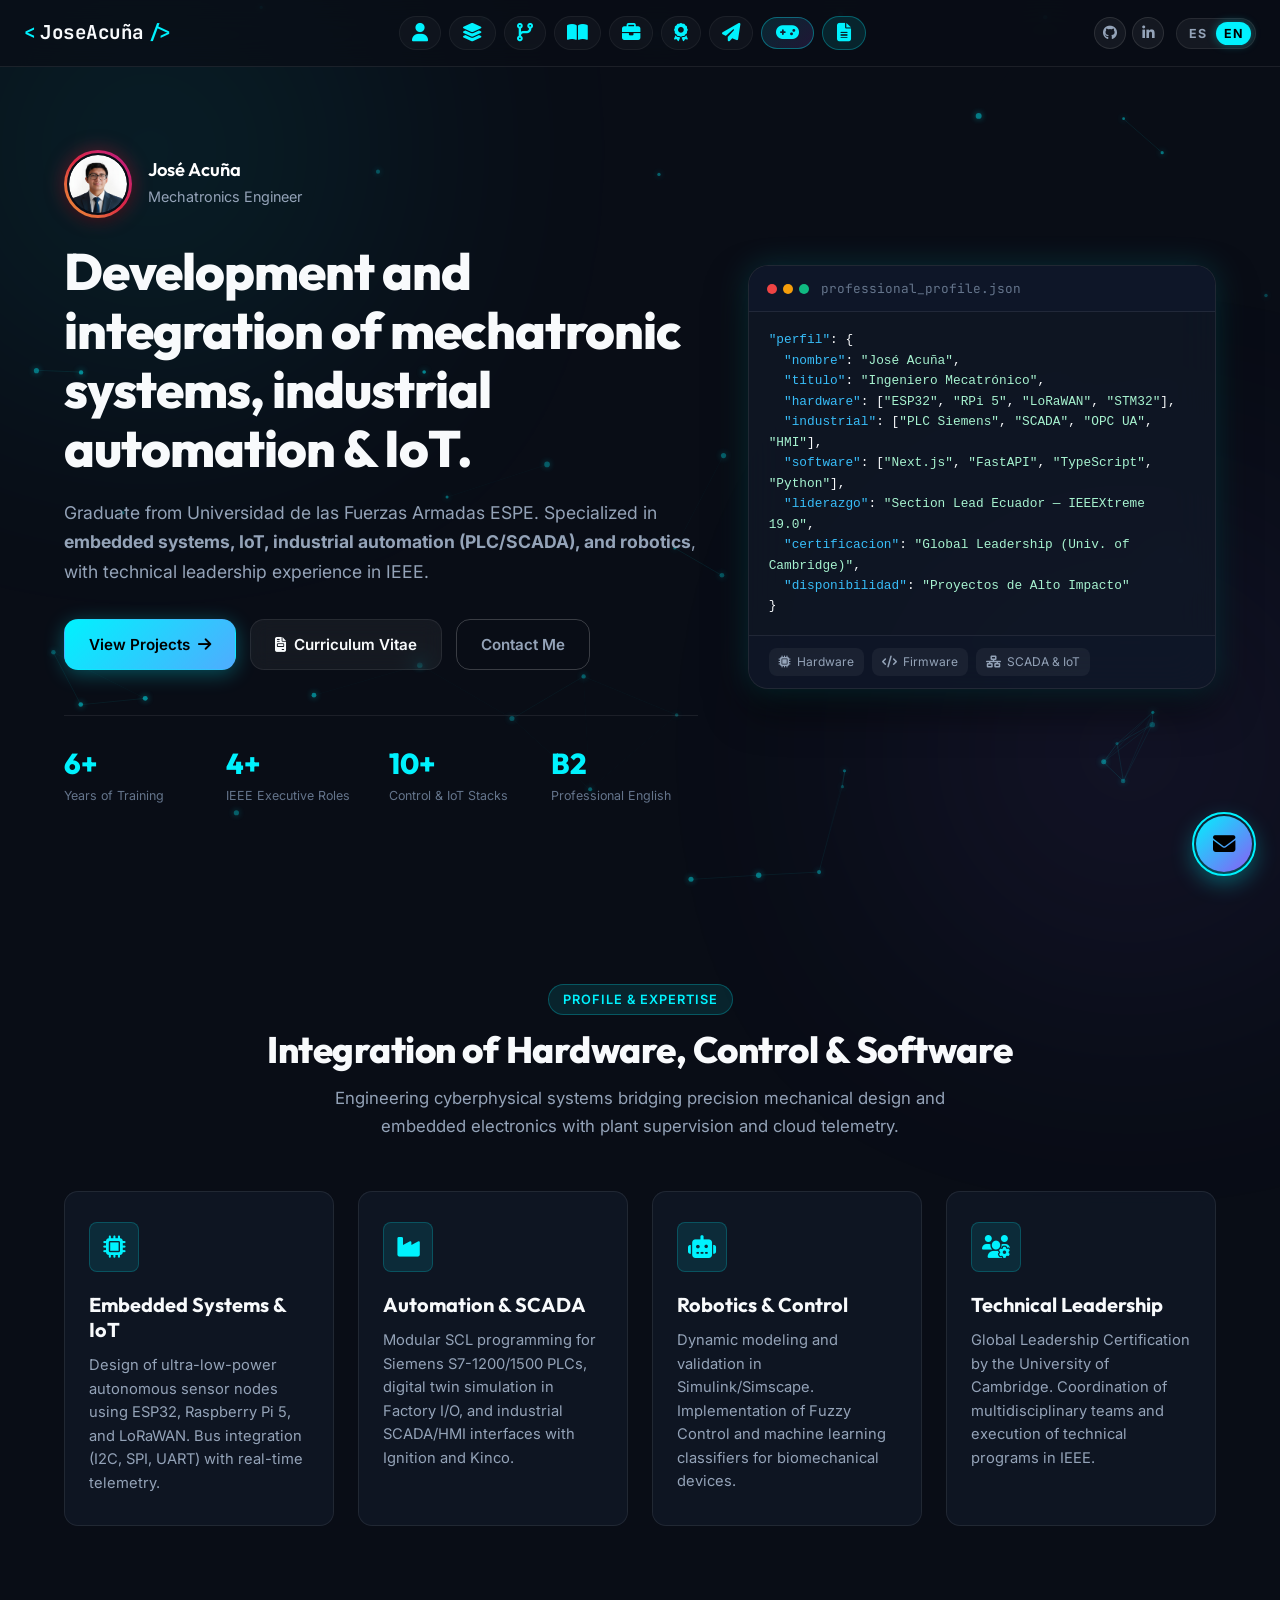
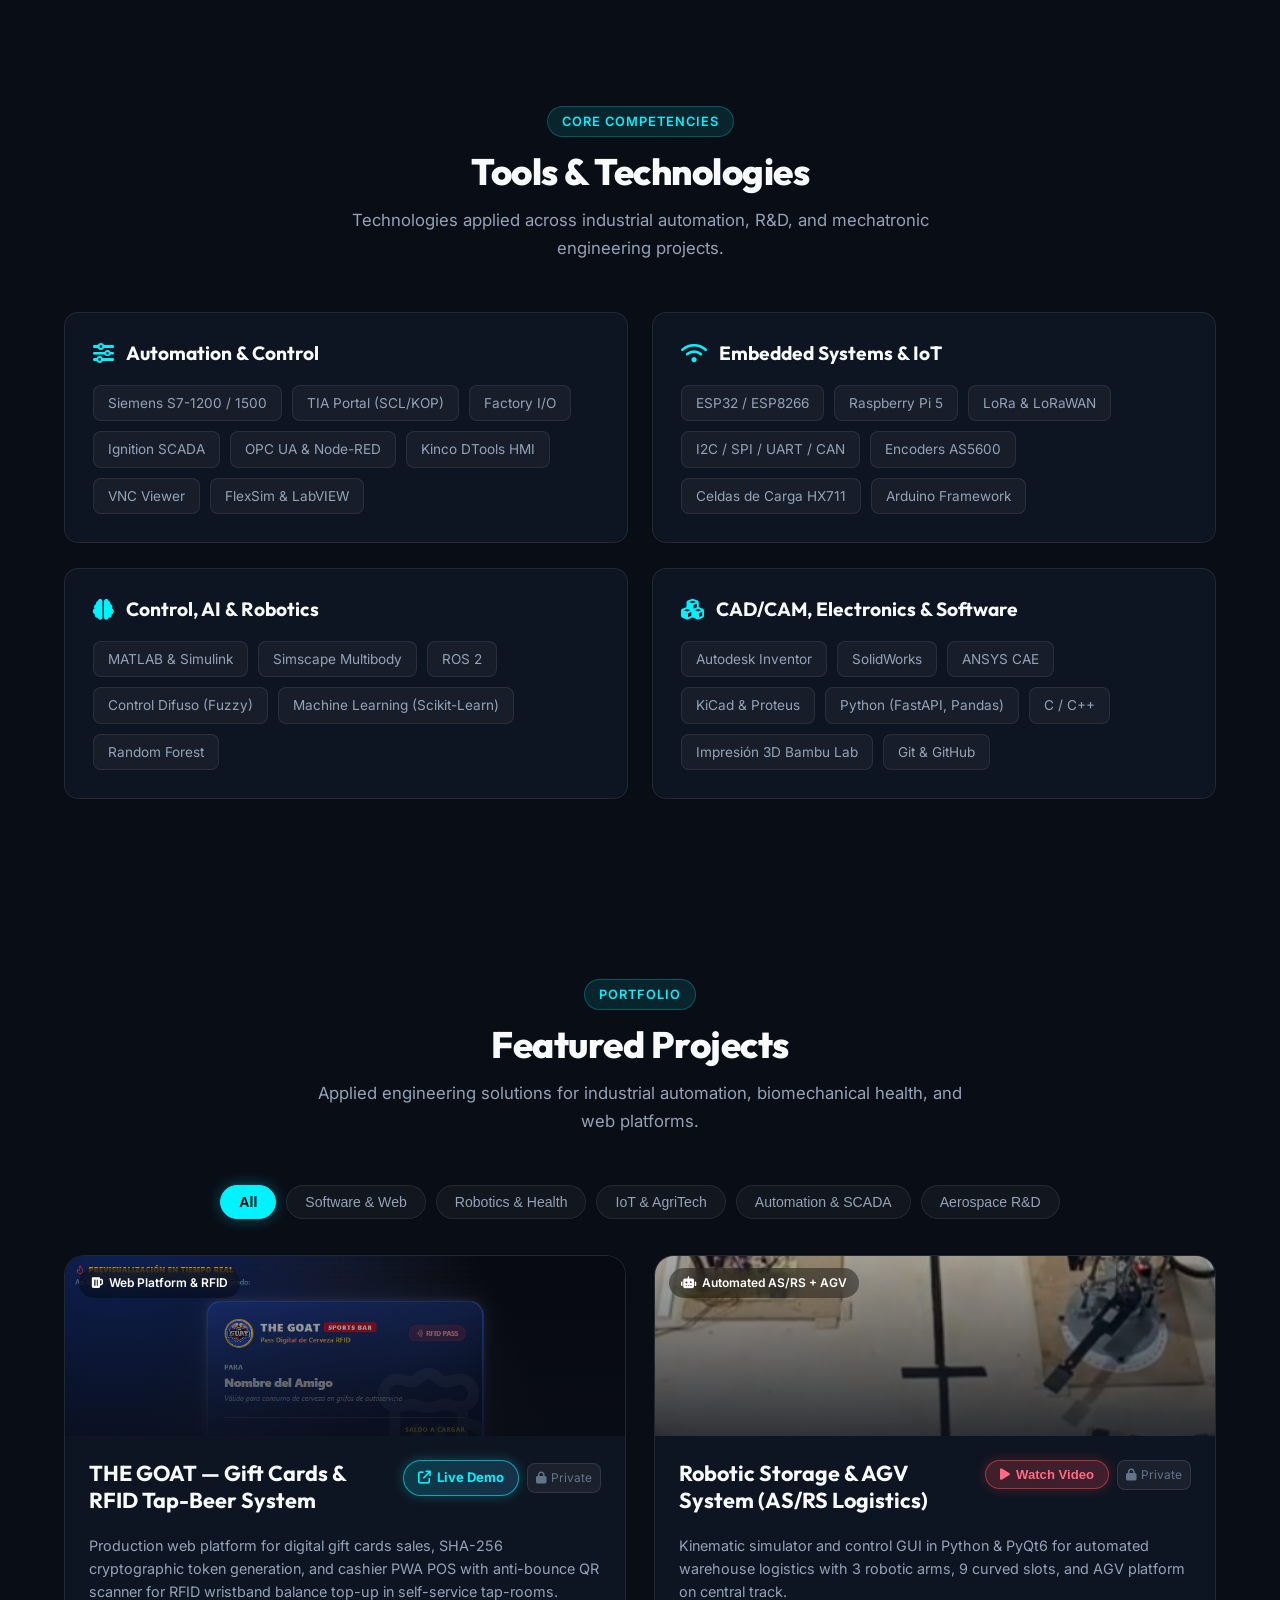
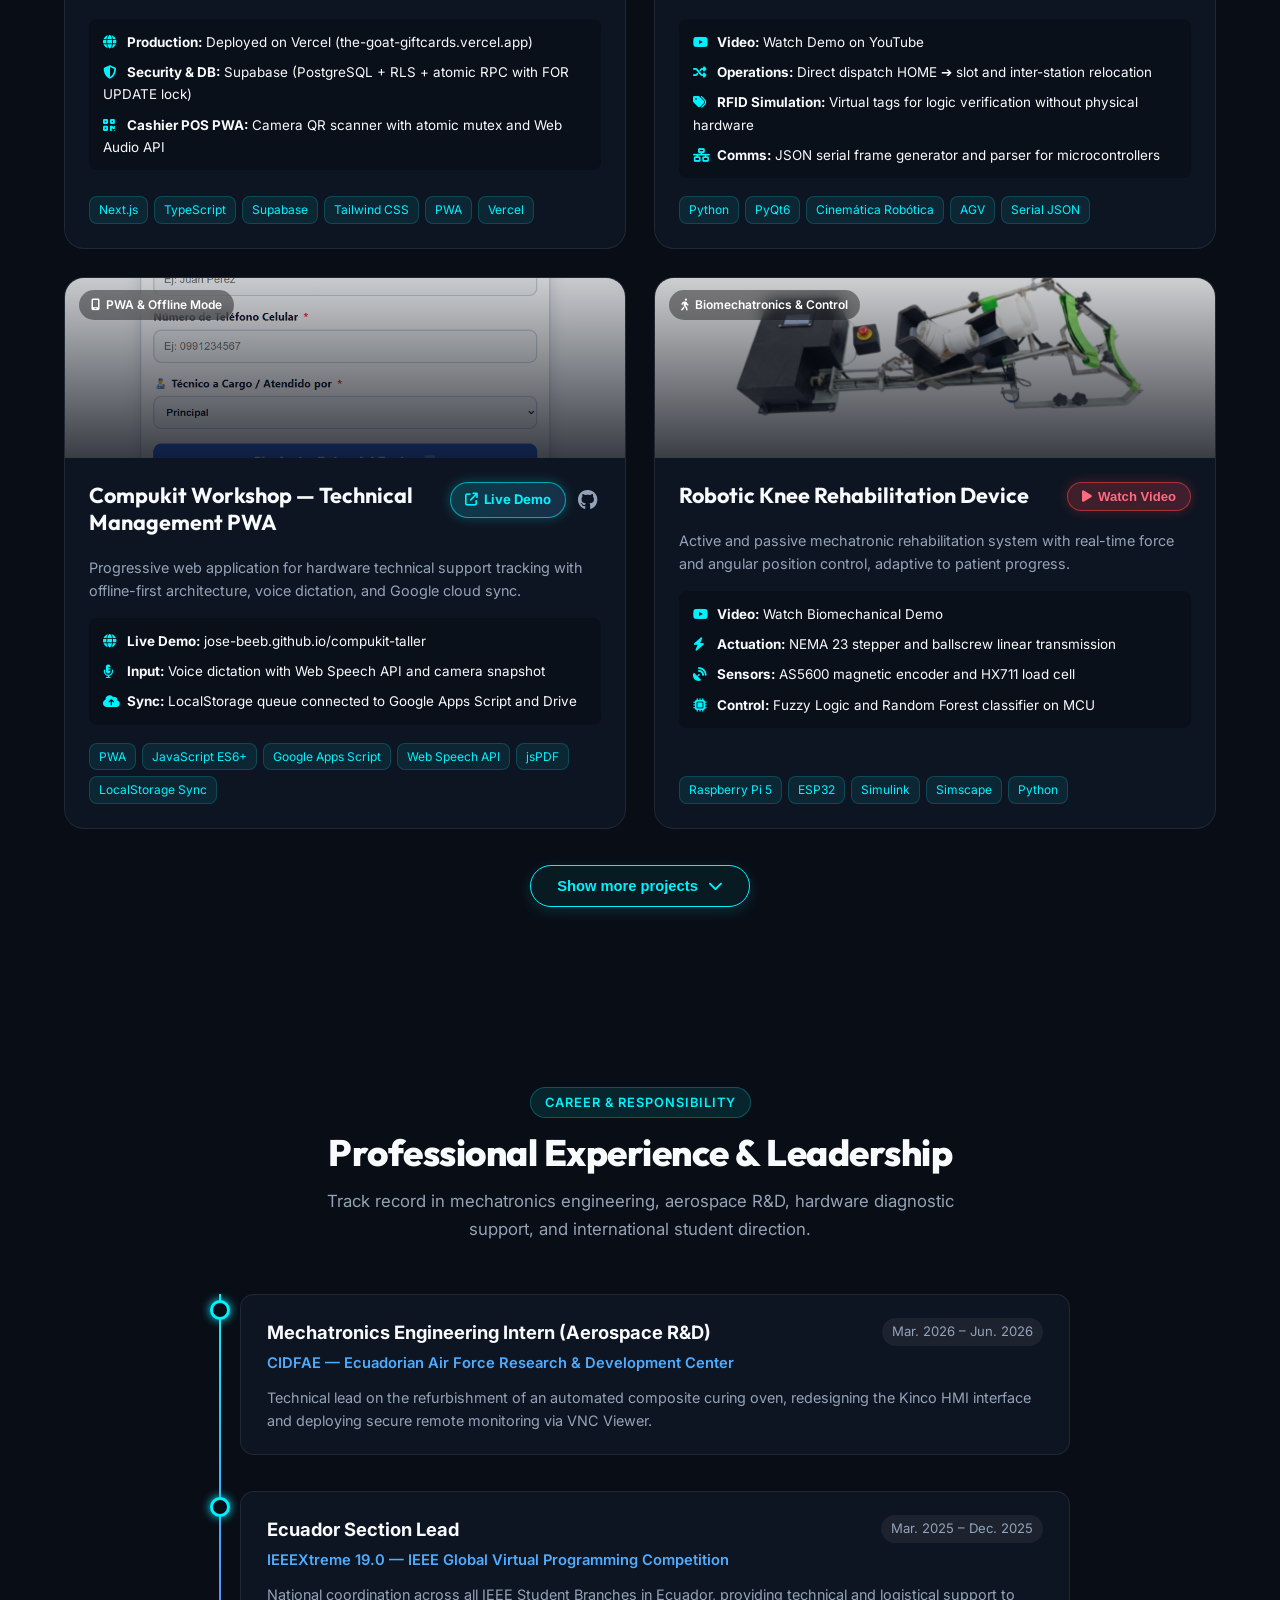
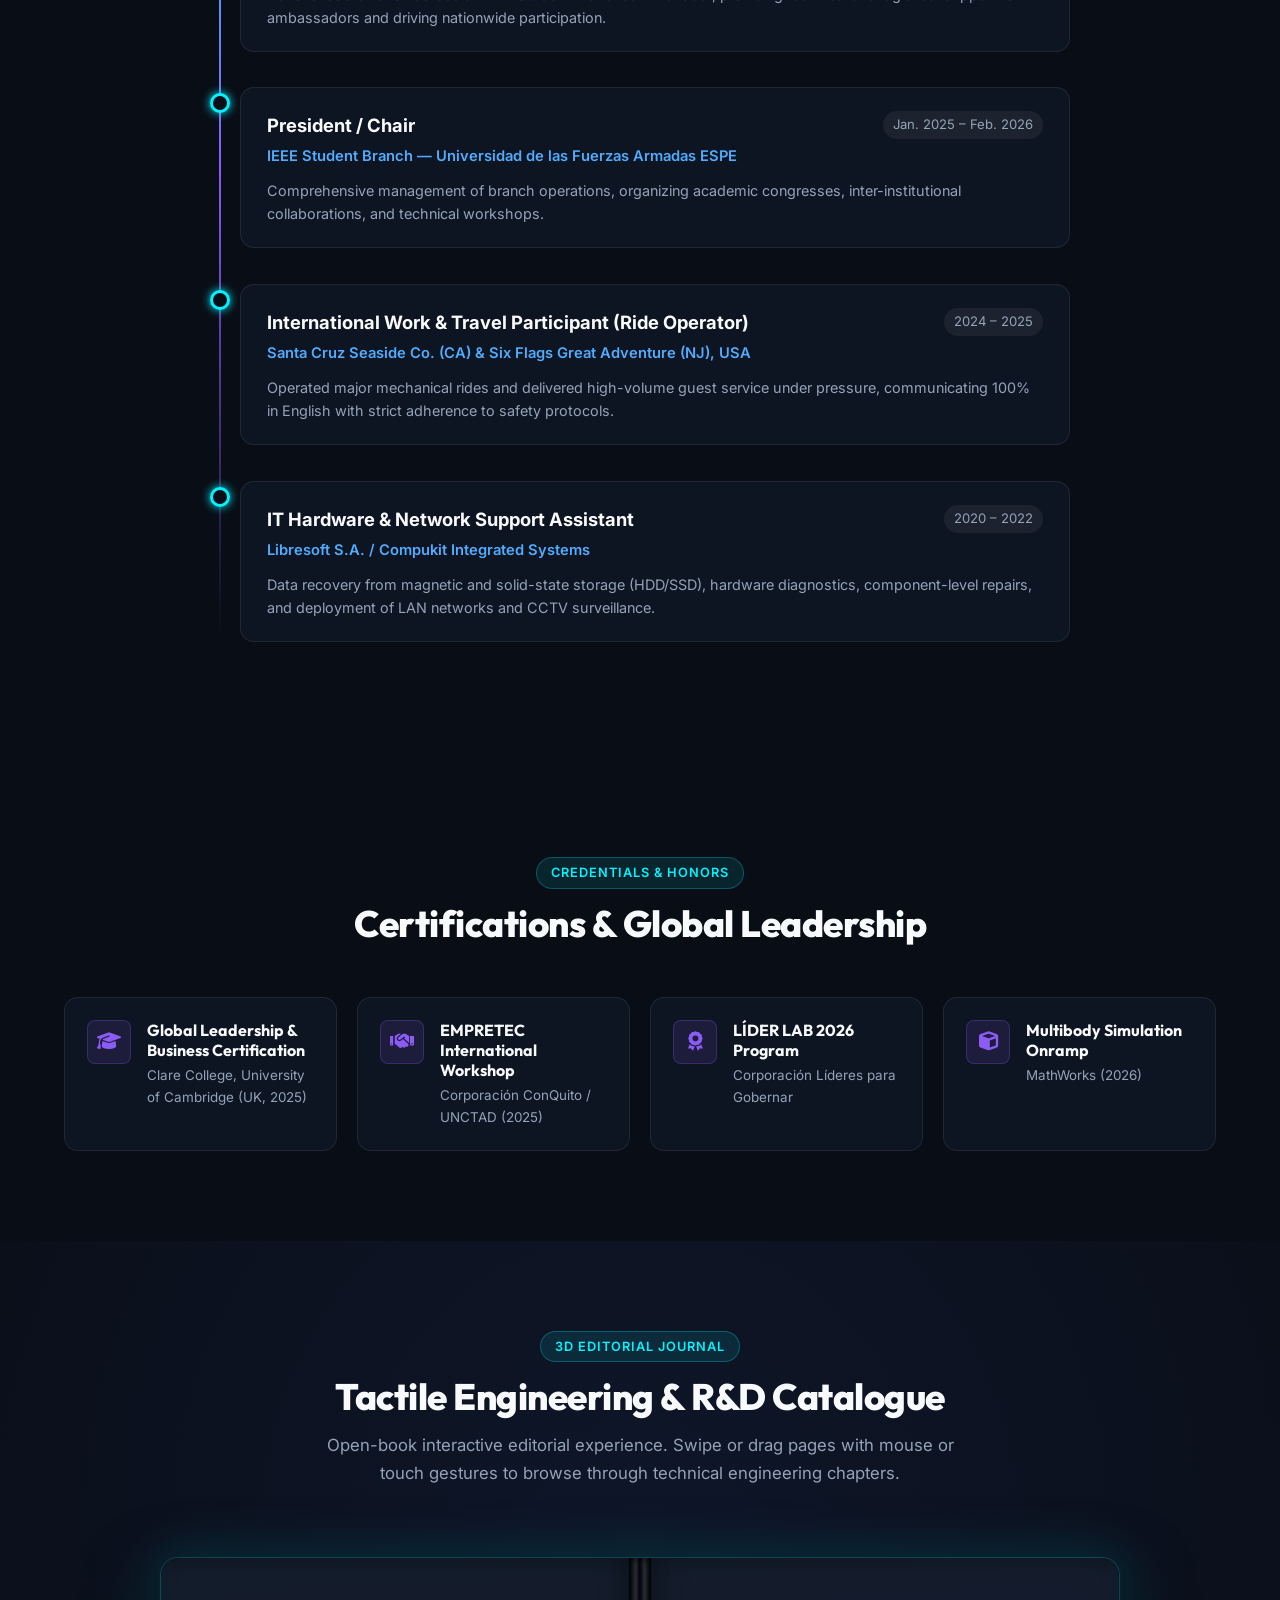
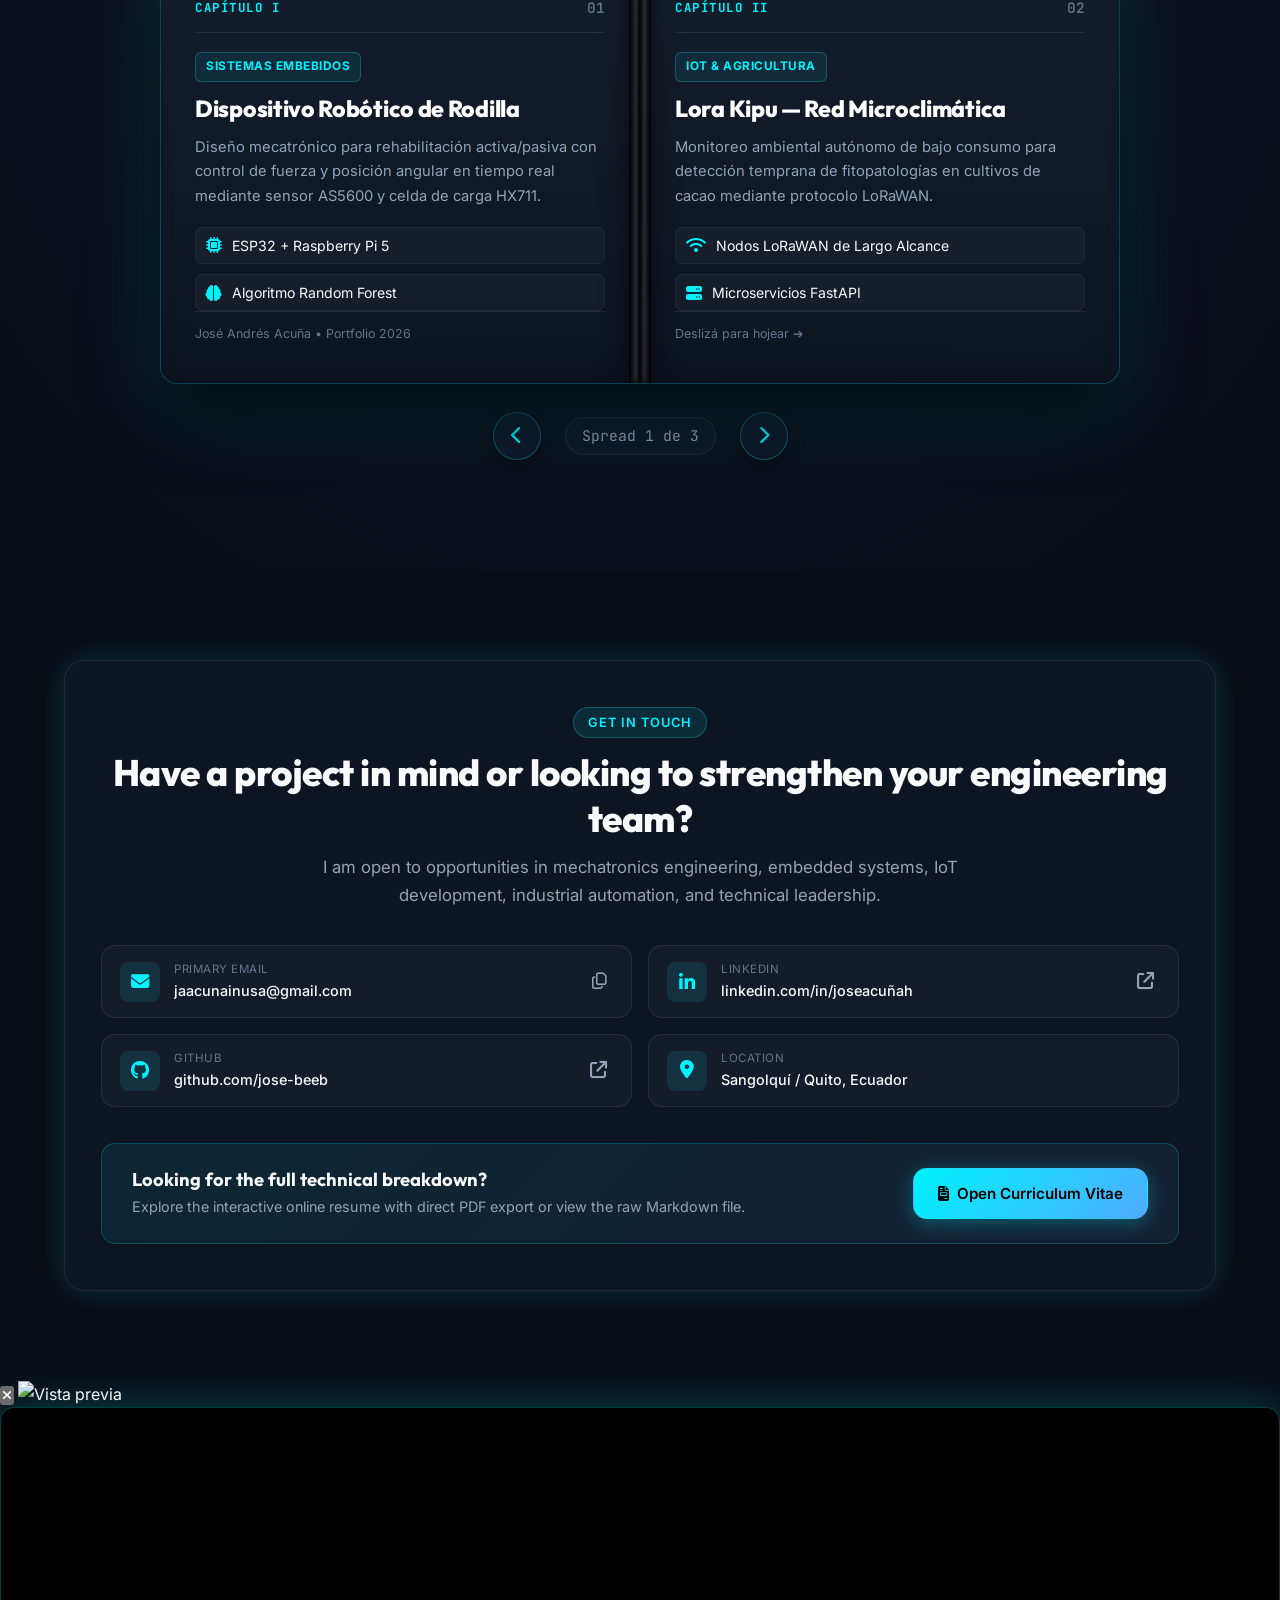
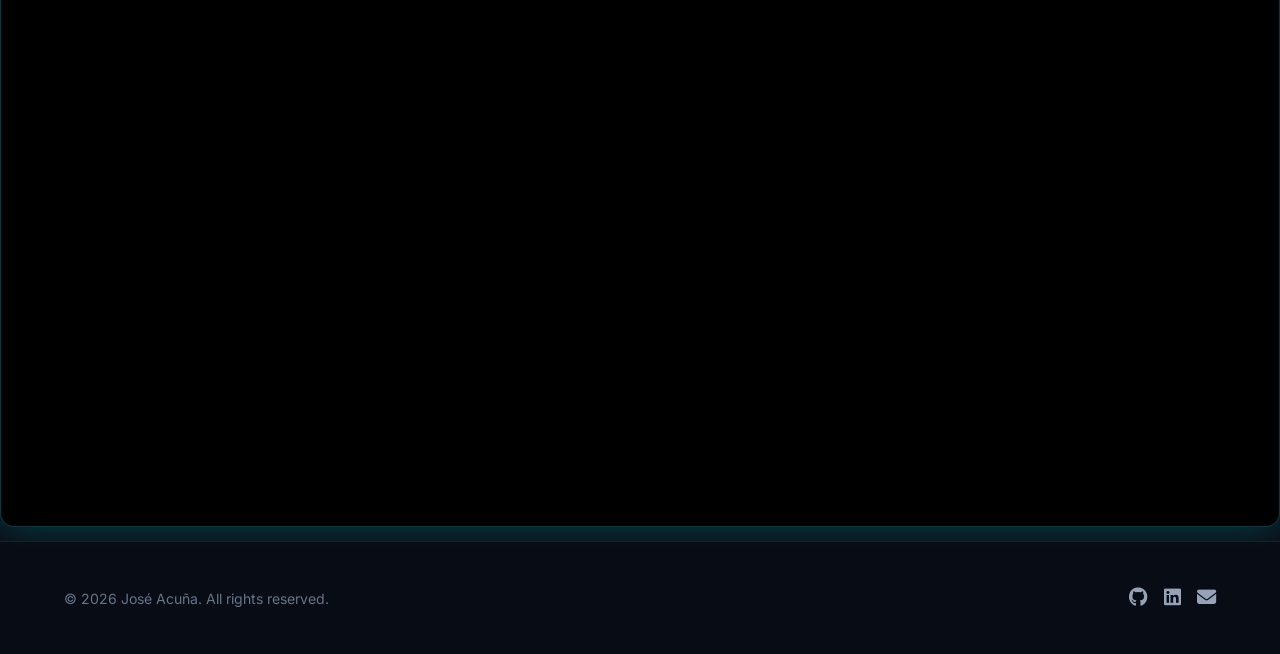
==== commit 802e55f3: "perf: complete performance audit, add defer to scripts, and implement version sync controller" ====
--- a/index.html
+++ b/index.html
@@ -961,7 +961,7 @@
     <span class="bubble-tag">¡Escribime!</span>
   </a>
 
-  <script src="translations.js?v=11.0"></script>
-  <script src="main.js?v=11.0"></script>
+  <script src="translations.js?v=11.0" defer></script>
+  <script src="main.js?v=11.0" defer></script>
 </body>
 </html>
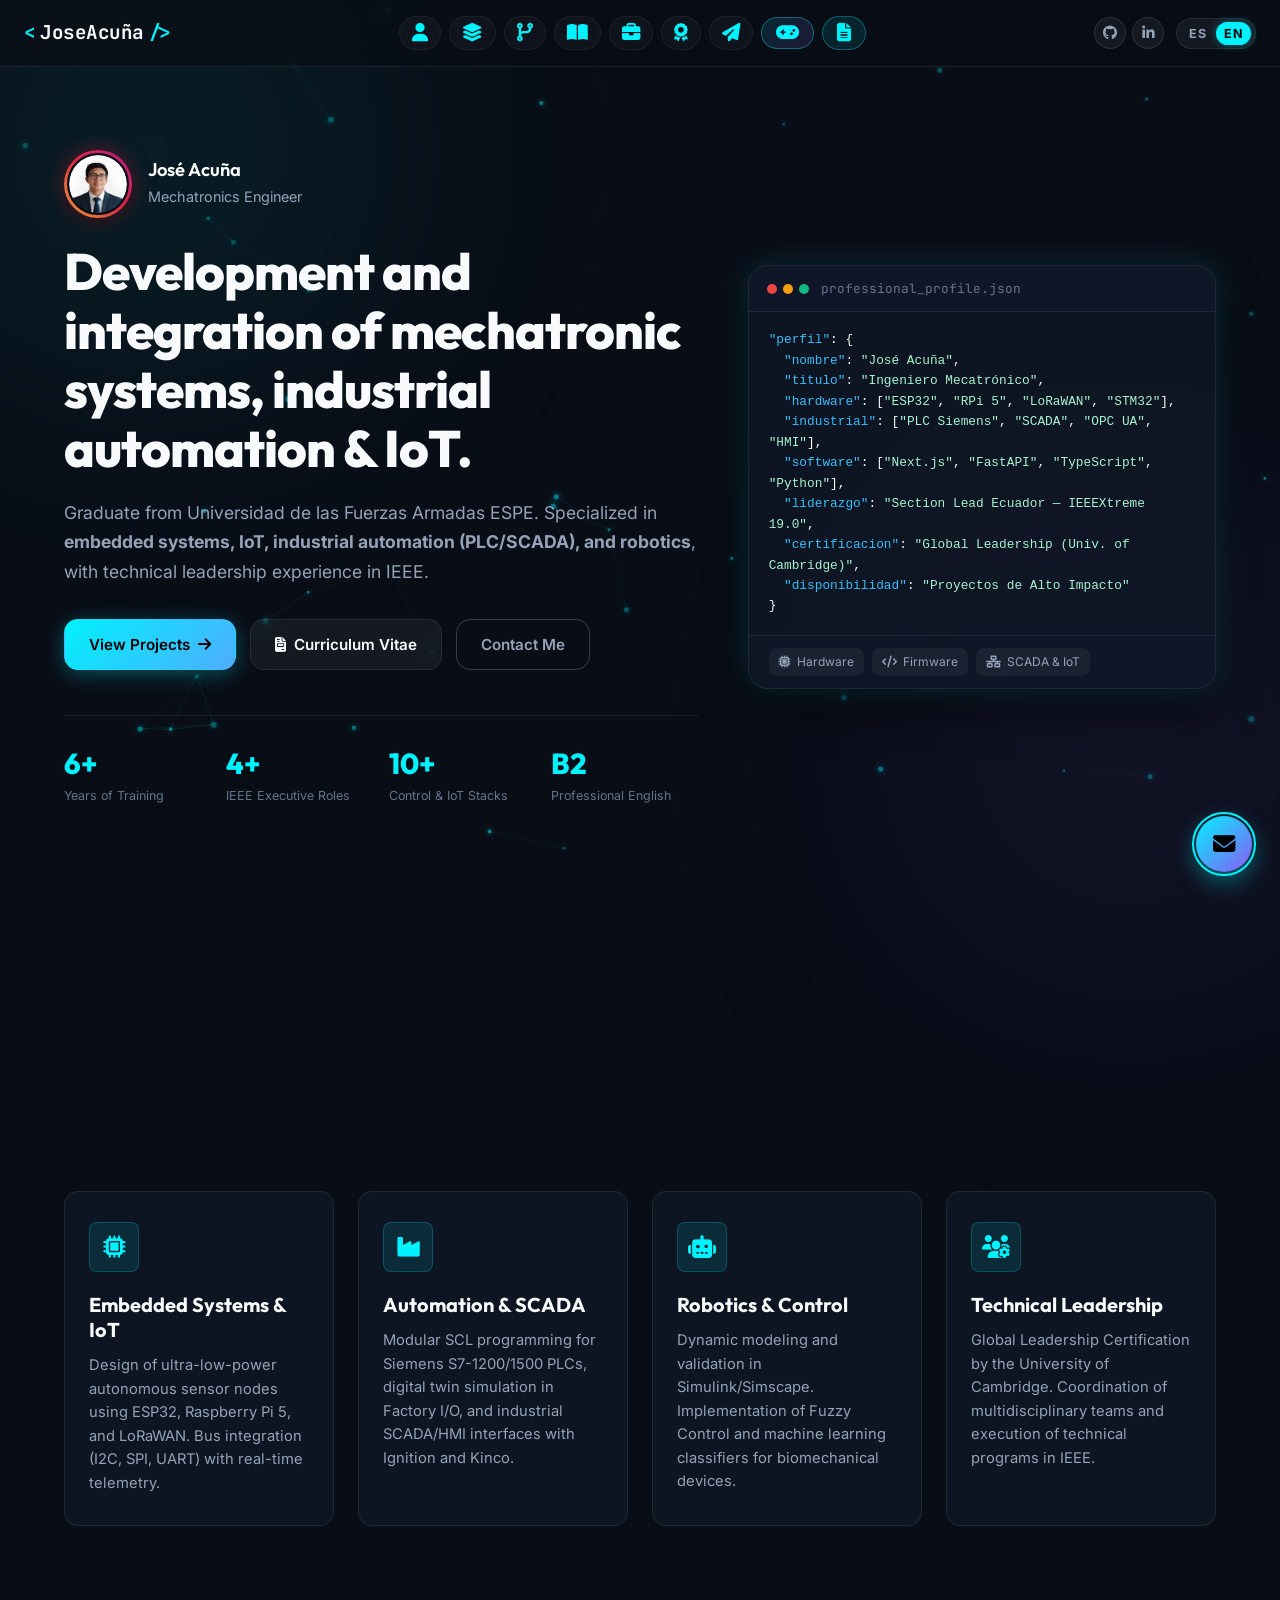
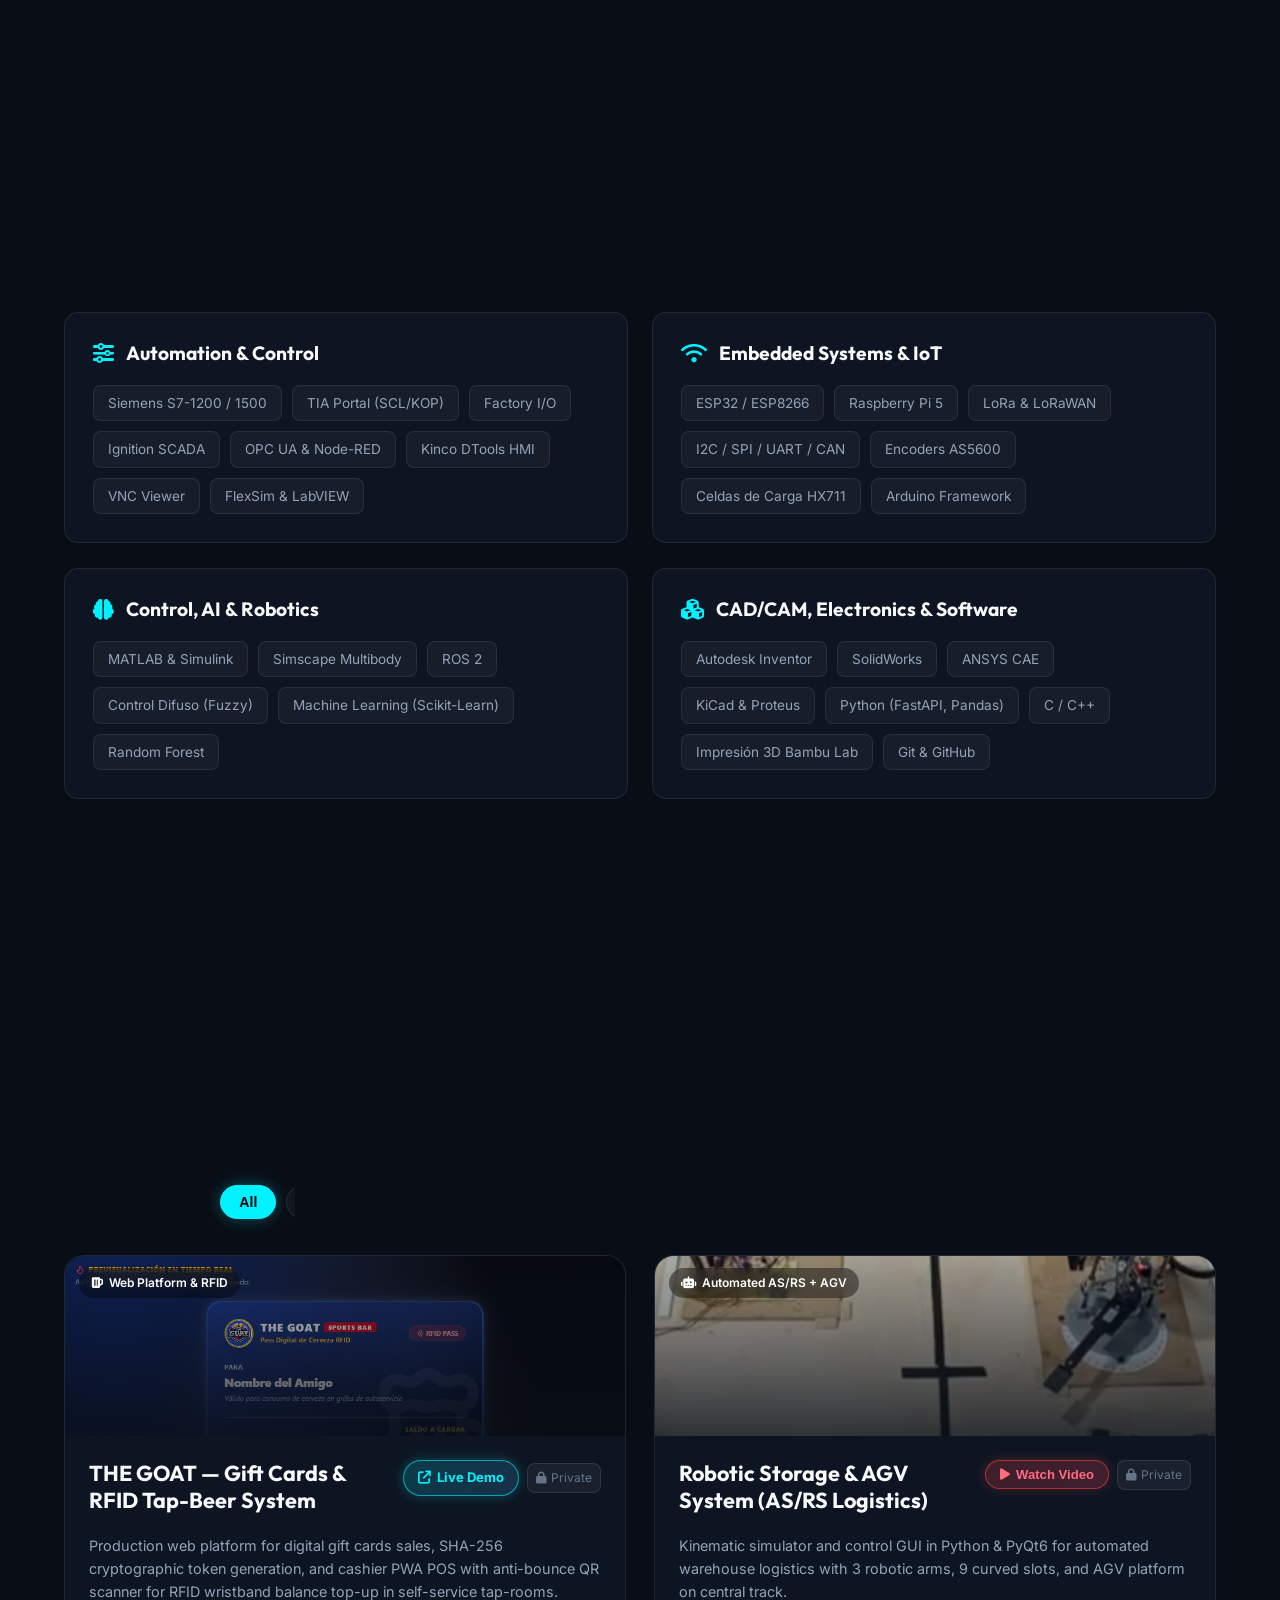
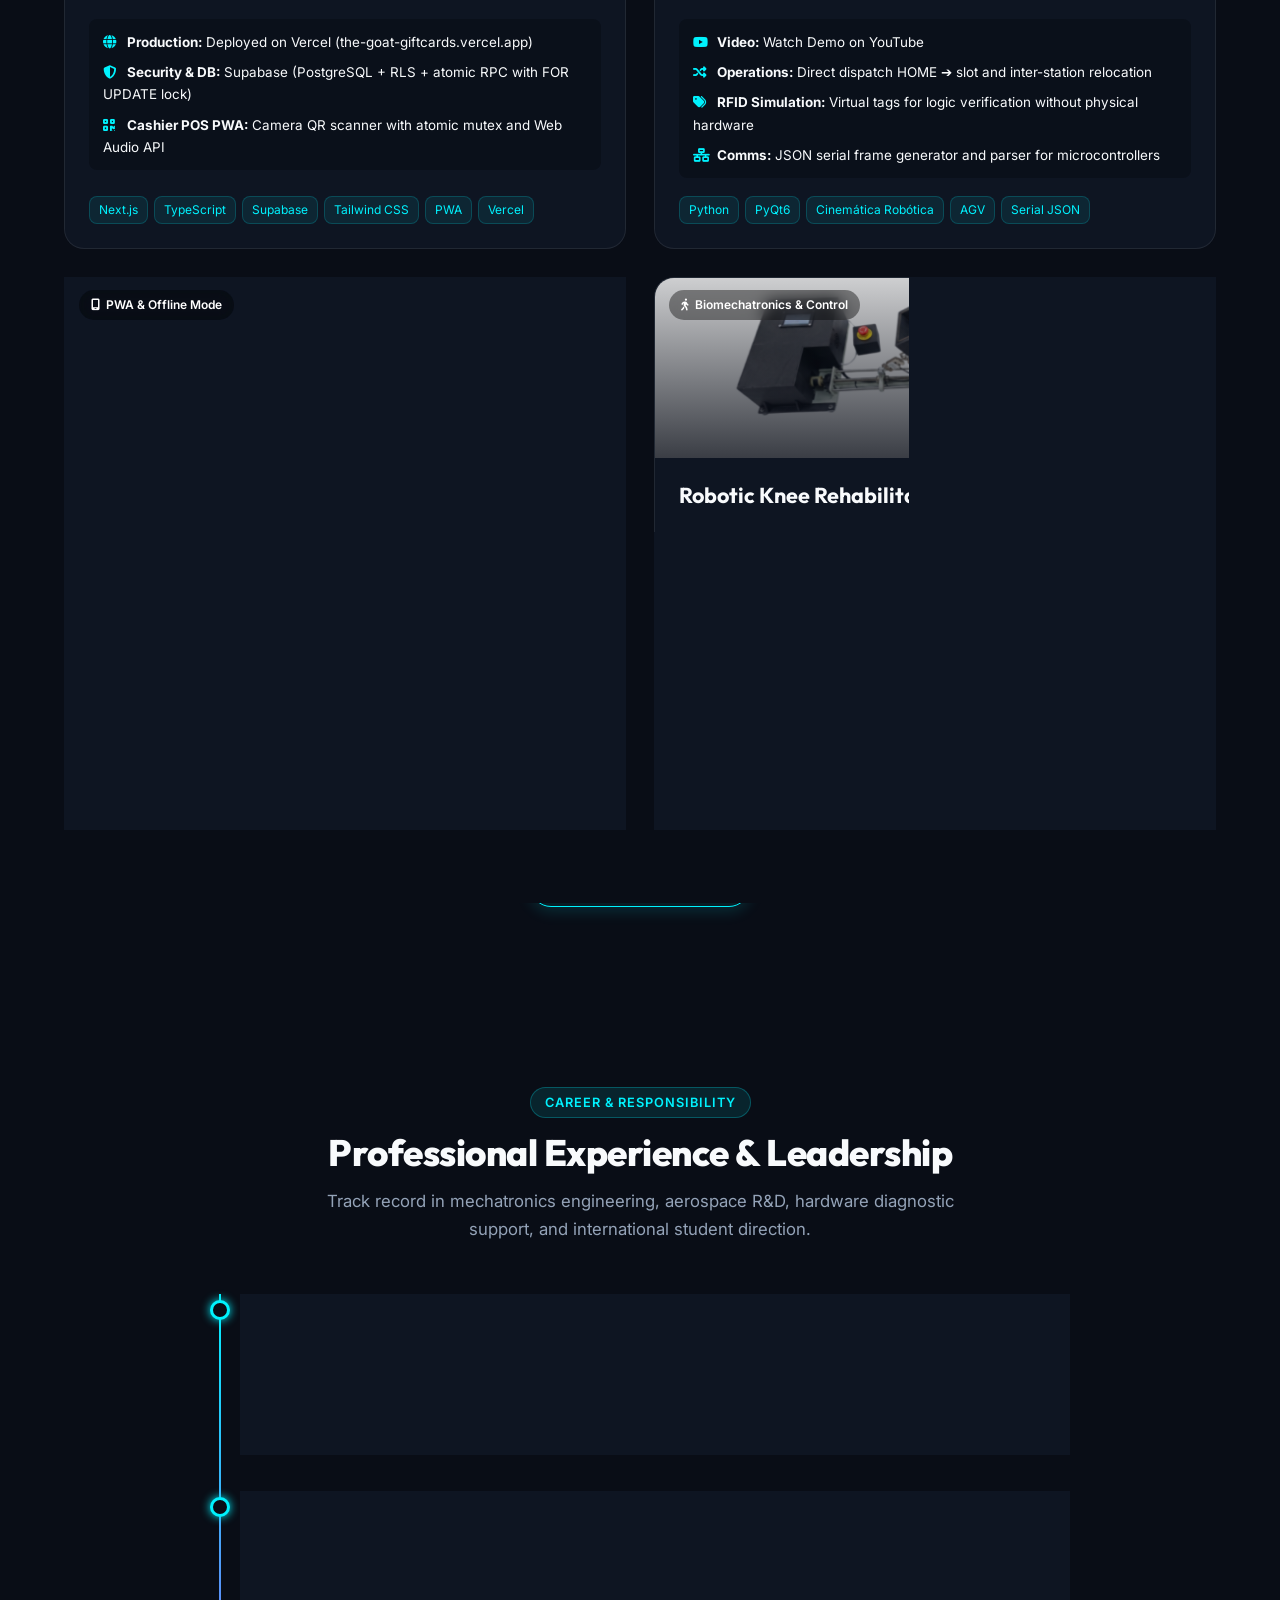
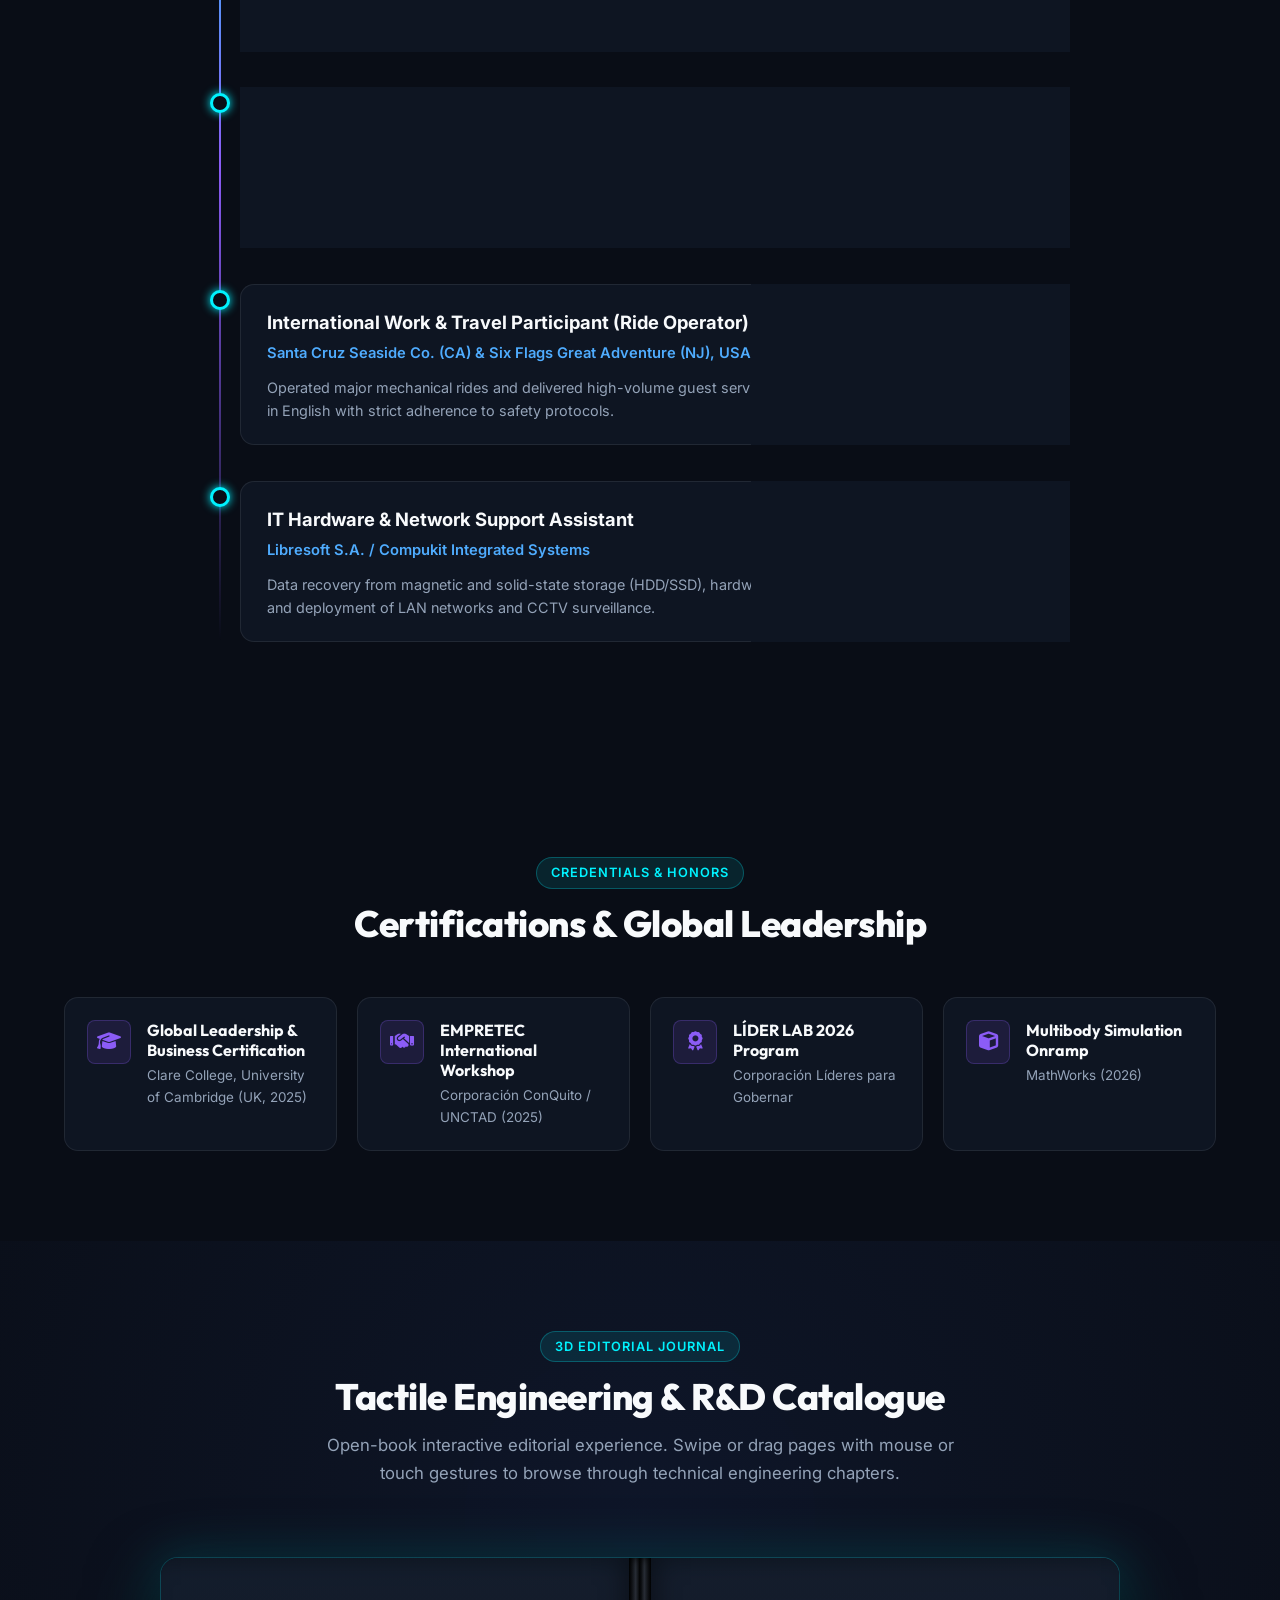
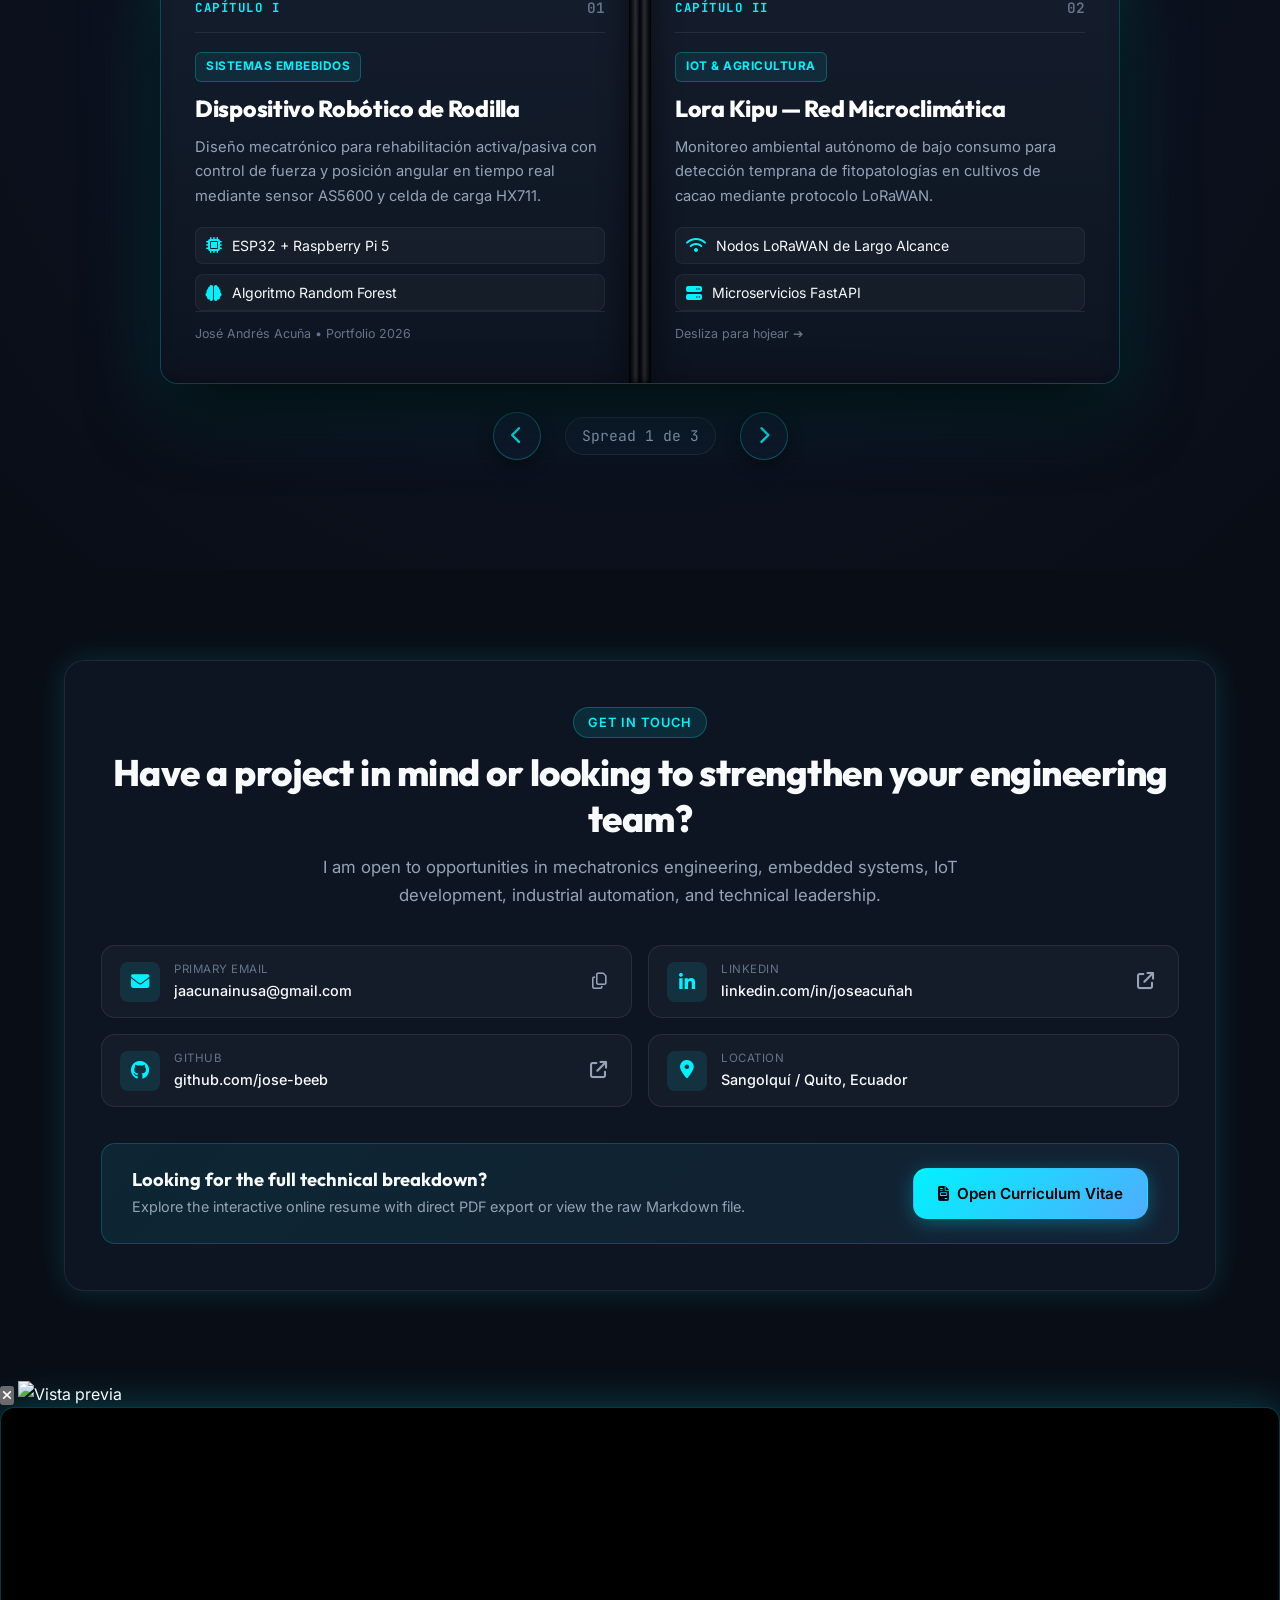
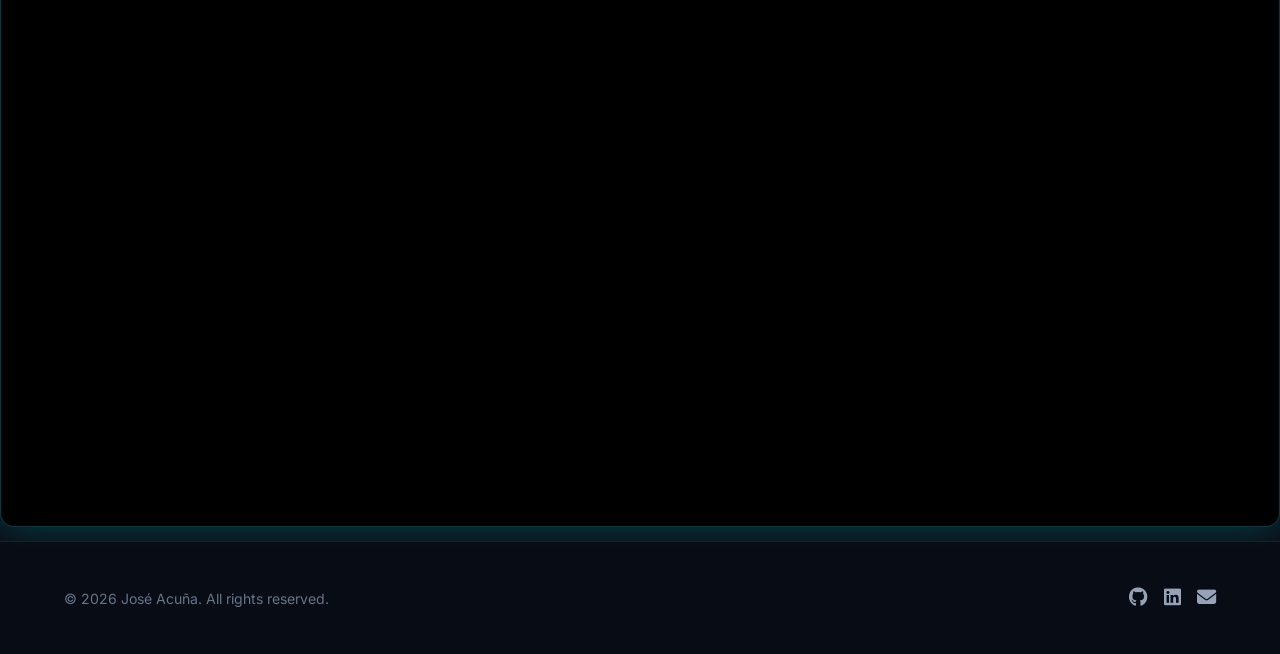
==== commit 294d9660: "refactor: standardize all user-facing copy to professional neutral Spanish" ====
--- a/index.html
+++ b/index.html
@@ -21,7 +21,7 @@
   <!-- FontAwesome Icons -->
   <link rel="stylesheet" href="https://cdnjs.cloudflare.com/ajax/libs/font-awesome/6.5.1/css/all.min.css">
 
-  <link rel="stylesheet" href="styles.css?v=11.0">
+  <link rel="stylesheet" href="styles.css?v=12.0">
 </head>
 <body>
 
@@ -729,7 +729,7 @@
           <span class="section-tag" data-i18n="flipbook.tag">Bitácora Editorial 3D</span>
           <h2 class="section-title" data-i18n="flipbook.title">Catálogo Táctil de Ingeniería & I+D</h2>
           <p class="section-description" data-i18n="flipbook.description">
-            Experiencia editorial interactiva tipo libro abierto. Deslizá o arrastrá las hojas con el ratón o en pantalla táctil para hojear los capítulos técnicos.
+            Experiencia editorial interactiva tipo libro abierto. Desliza o arrastra las hojas con el ratón o en pantalla táctil para hojear los capítulos técnicos.
           </p>
         </div>
 
@@ -778,7 +778,7 @@
                 </div>
               </div>
               <div class="fb-page-footer">
-                <span>Deslizá para hojear ➔</span>
+                <span>Desliza para hojear ➔</span>
               </div>
             </div>
           </div>
@@ -848,8 +848,8 @@
 
           <div class="cv-cta-banner">
             <div class="cv-cta-text">
-              <h4 data-i18n="contact.cv_banner.title">¿Querés revisar el historial detallado de mi trayectoria?</h4>
-              <p data-i18n="contact.cv_banner.desc">Podés consultar el CV interactivo completo con opción de exportar a PDF o ver el archivo Markdown.</p>
+              <h4 data-i18n="contact.cv_banner.title">¿Deseas revisar el historial detallado de mi trayectoria?</h4>
+              <p data-i18n="contact.cv_banner.desc">Puedes consultar el CV interactivo completo con opción de exportar a PDF o ver el archivo Markdown.</p>
             </div>
             <a href="./cv.html" target="_blank" class="btn btn-primary">
               <i class="fa-solid fa-file-invoice"></i>
@@ -889,7 +889,7 @@
           <i class="fa-solid fa-gamepad text-cyan"></i>
           <div>
             <h3>Juego de Pares: Stack Mecatrónico</h3>
-            <p>Emparejá las tecnologías. Al acertar, las cartas se desvanecen suavemente en su lugar.</p>
+            <p>Empareja las tecnologías. Al acertar, las cartas se desvanecen suavemente en su lugar.</p>
           </div>
         </div>
         <button class="btn-close-game" id="btn-close-game"><i class="fa-solid fa-xmark"></i></button>
@@ -910,7 +910,7 @@
       <div class="game-win-banner hidden" id="game-win-banner">
         <i class="fa-solid fa-trophy win-trophy"></i>
         <h4>¡Excelente Trabajo!</h4>
-        <p>Completaste todos los pares mecatrónicos con precisión y memoria técnica.</p>
+        <p>Has completado todos los pares mecatrónicos con precisión y memoria técnica.</p>
         <button class="btn btn-primary" id="btn-play-again">Jugar de Nuevo</button>
       </div>
     </div>
@@ -955,13 +955,13 @@
   </footer>
 
   <!-- Floating Contact Mail Bubble (FAB) -->
-  <a href="mailto:jaacunainusa@gmail.com" class="floating-mail-bubble" id="floating-mail-bubble" aria-label="Enviar correo" title="¡Escribime un correo!">
+  <a href="mailto:jaacunainusa@gmail.com" class="floating-mail-bubble" id="floating-mail-bubble" aria-label="Enviar correo" title="¡Escríbeme un correo!">
     <span class="bubble-pulse"></span>
     <i class="fa-solid fa-envelope"></i>
-    <span class="bubble-tag">¡Escribime!</span>
+    <span class="bubble-tag">¡Escríbeme!</span>
   </a>
 
-  <script src="translations.js?v=11.0" defer></script>
-  <script src="main.js?v=11.0" defer></script>
+  <script src="translations.js?v=12.0" defer></script>
+  <script src="main.js?v=12.0" defer></script>
 </body>
 </html>
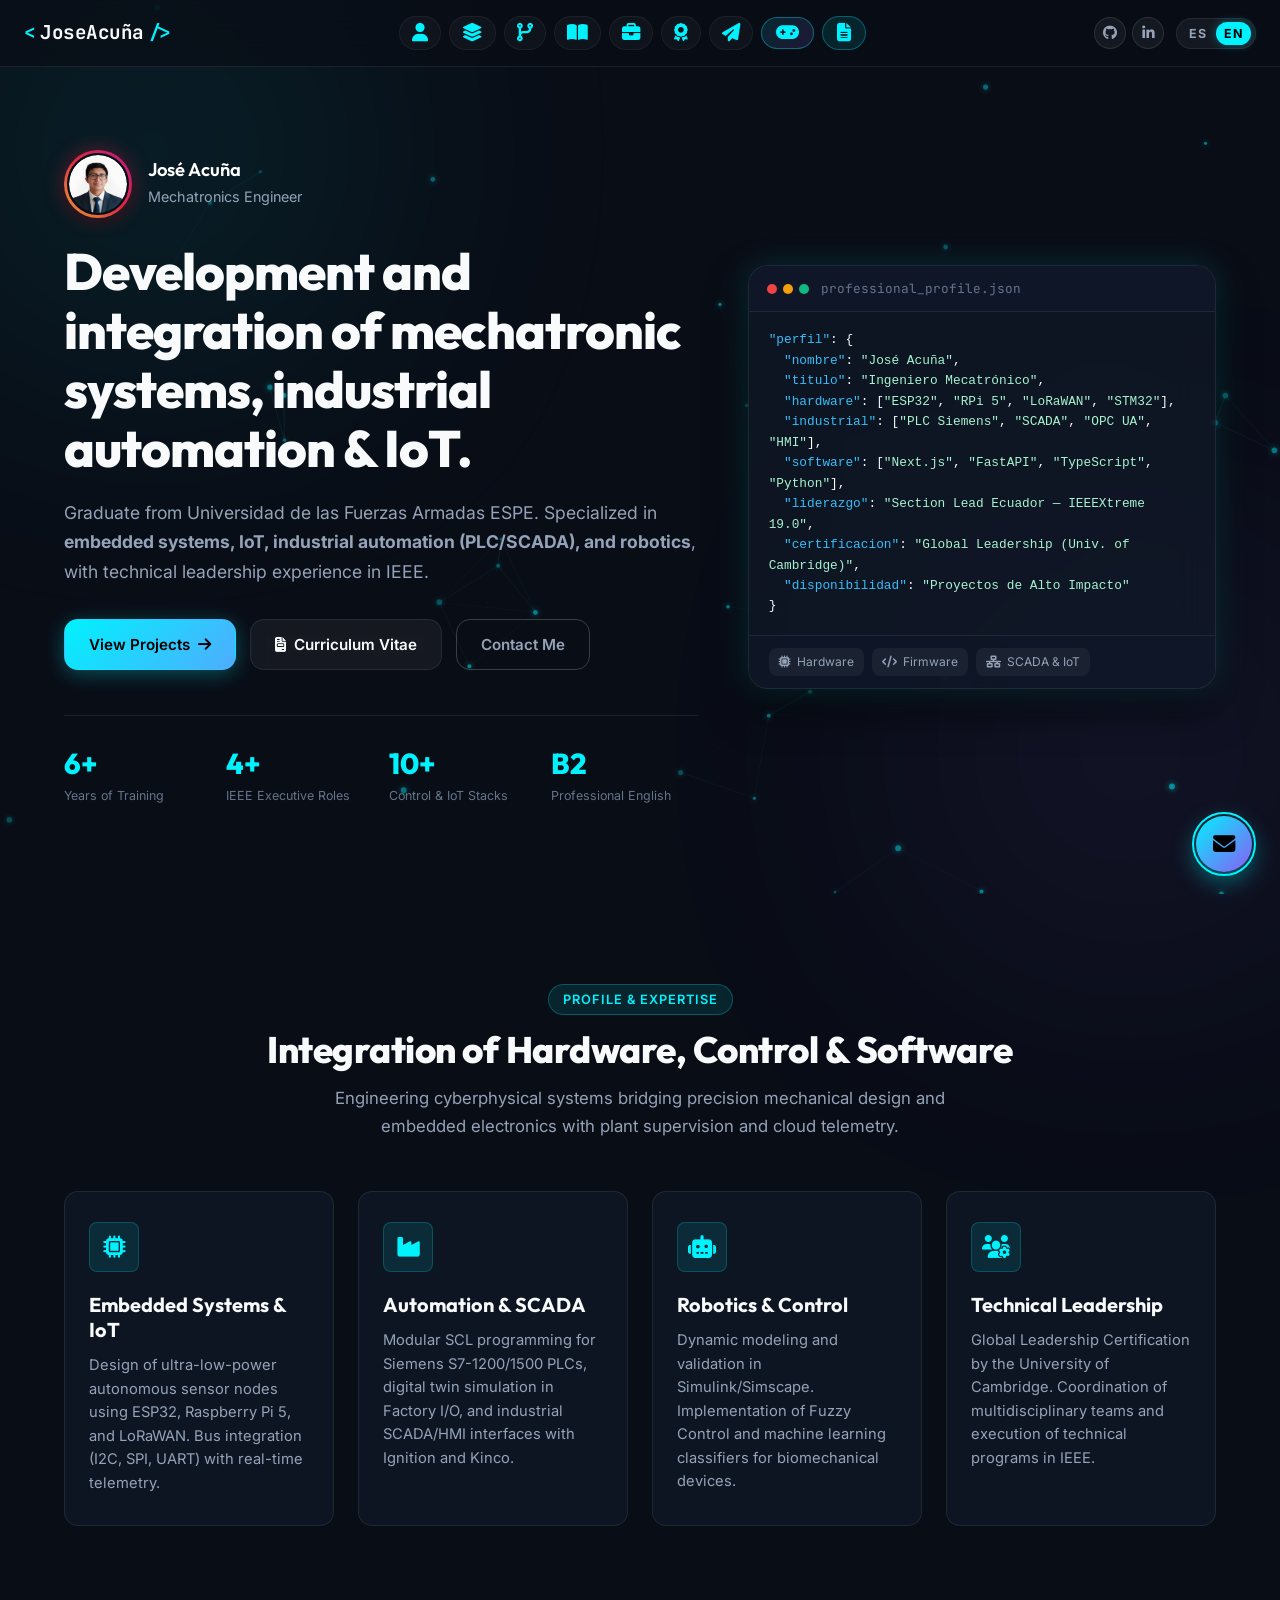
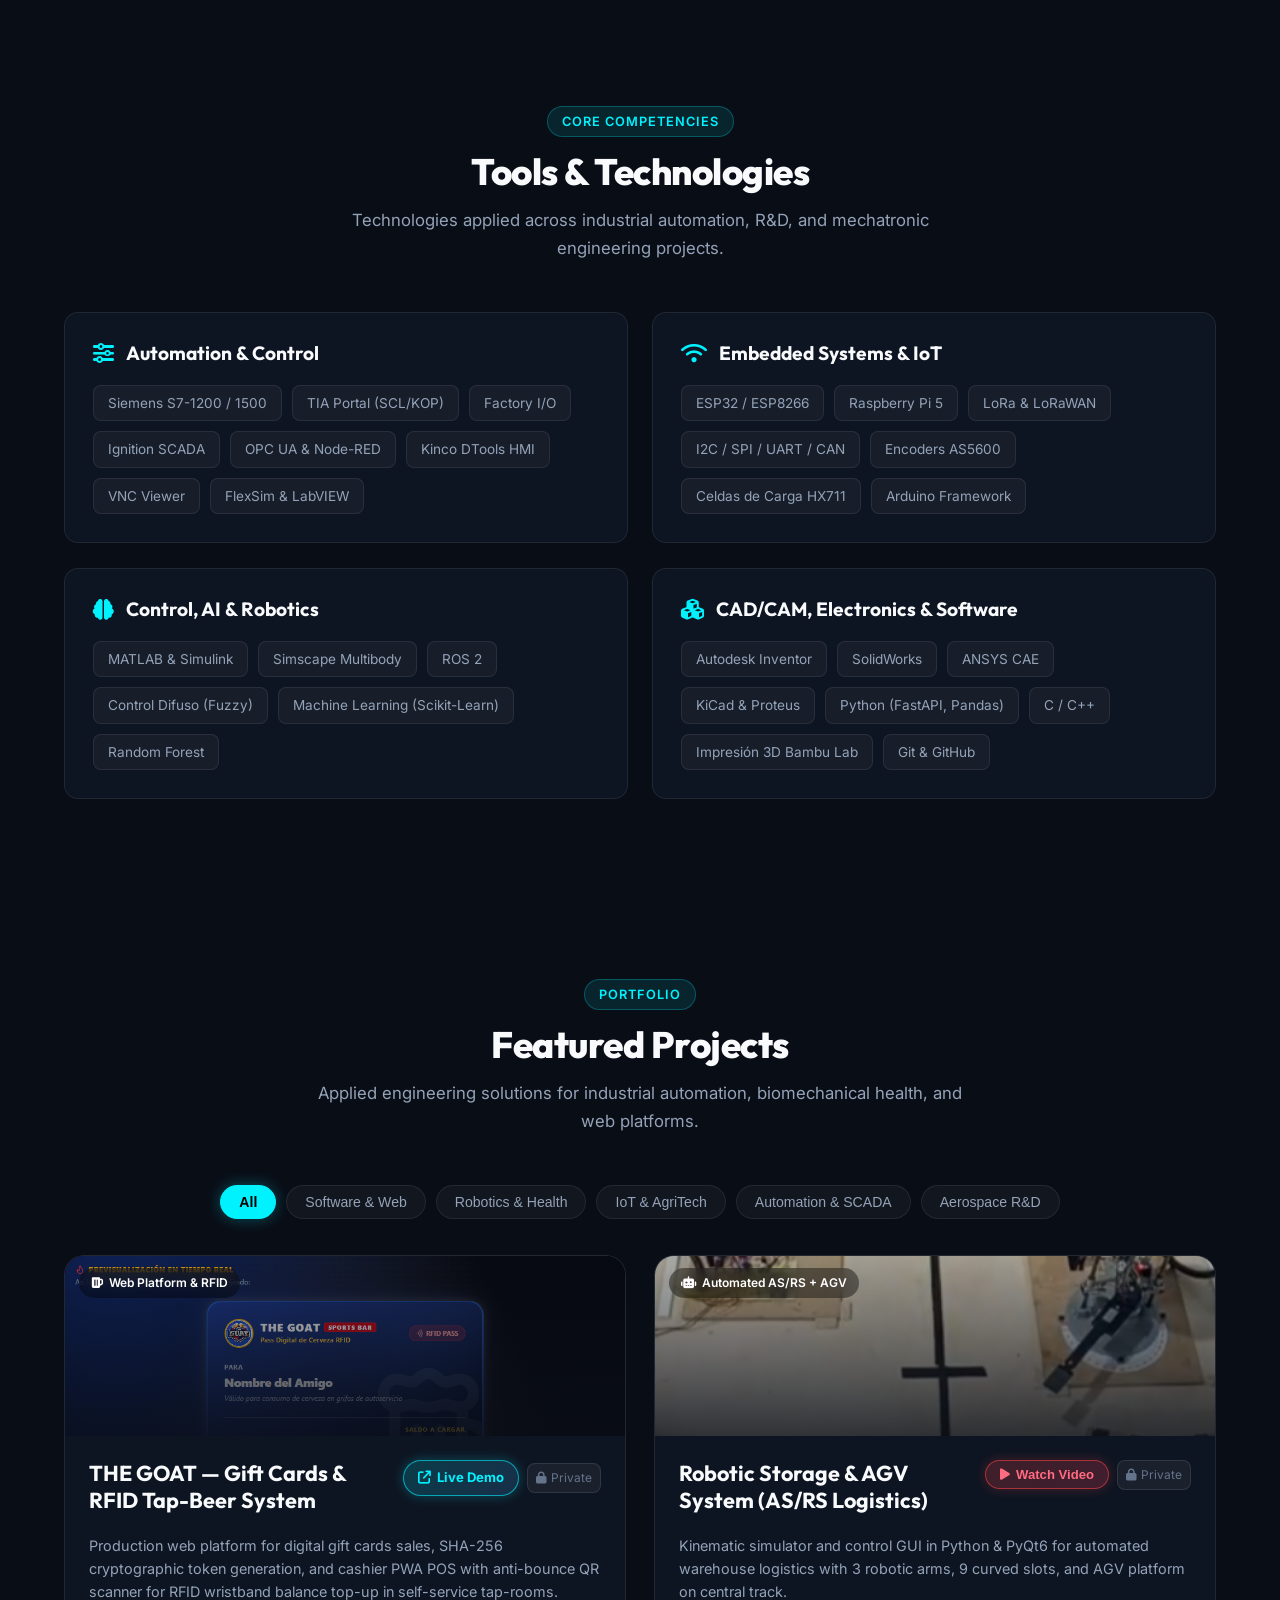
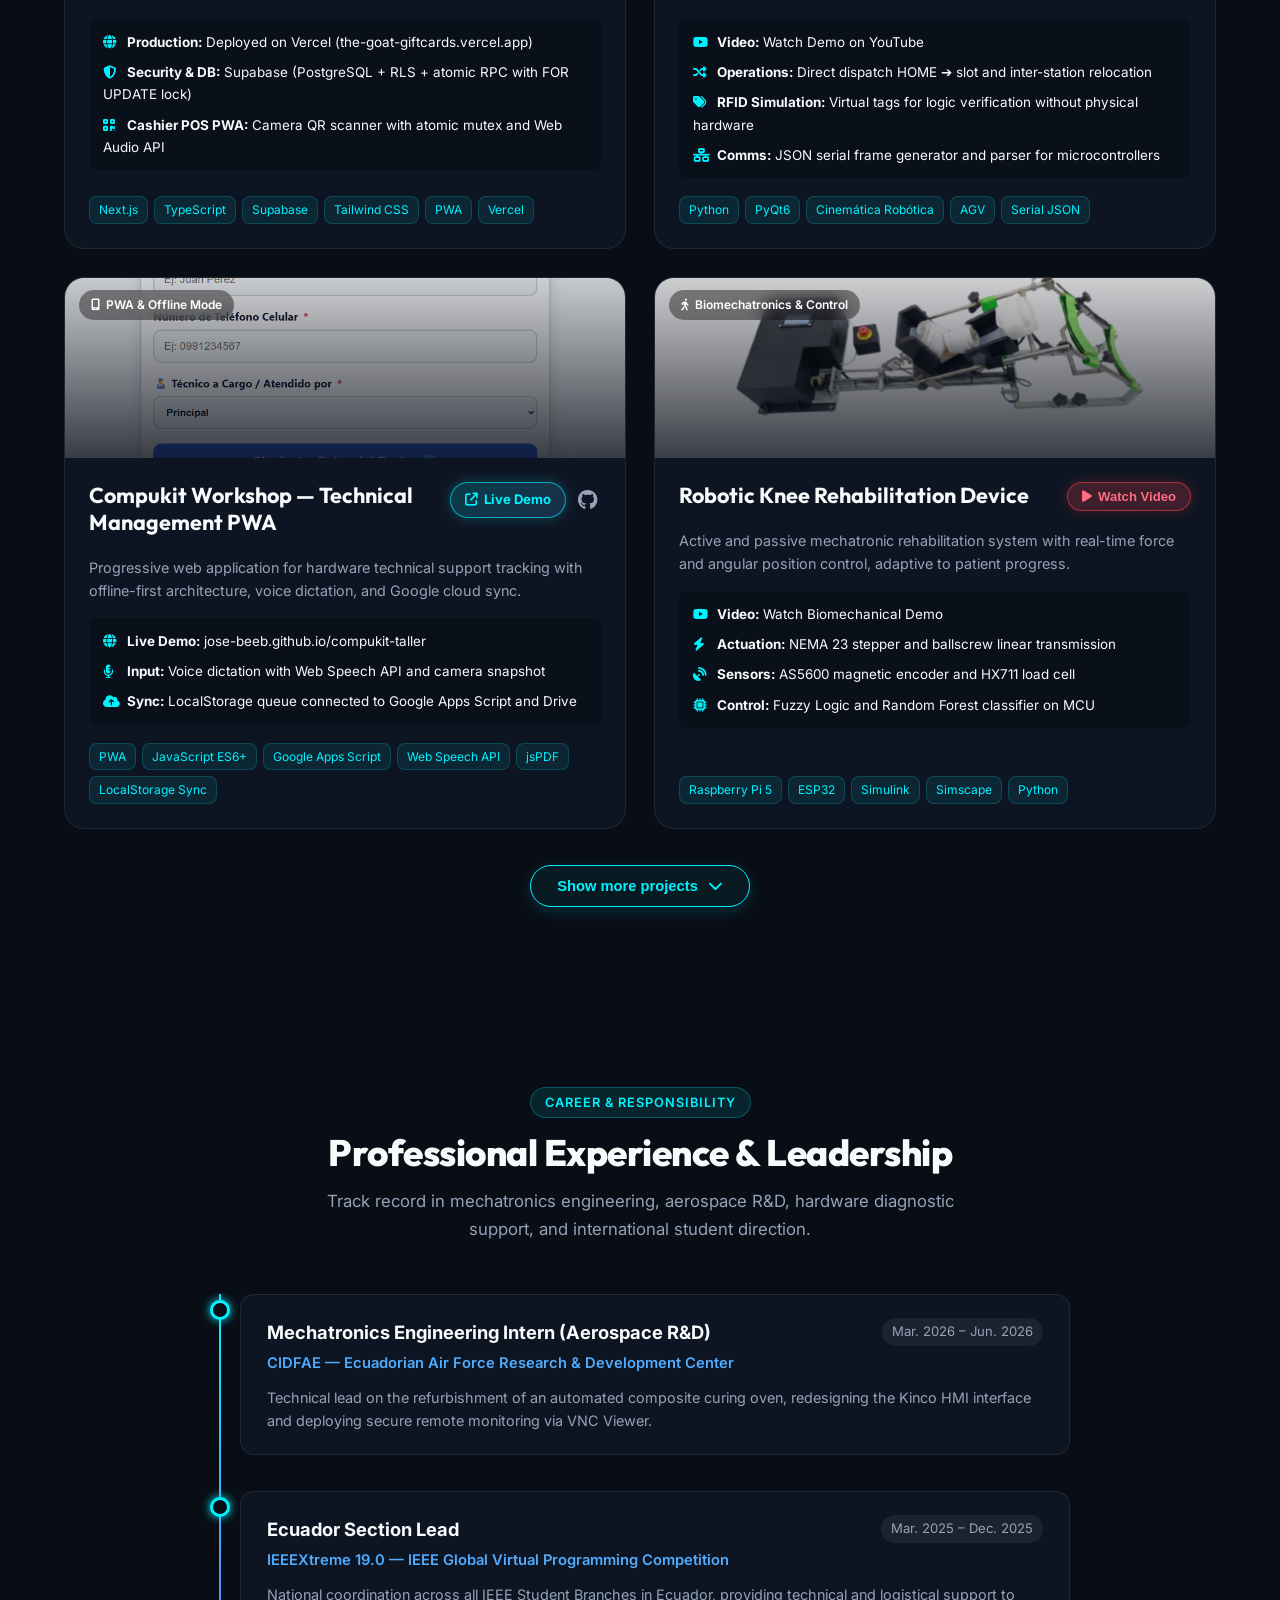
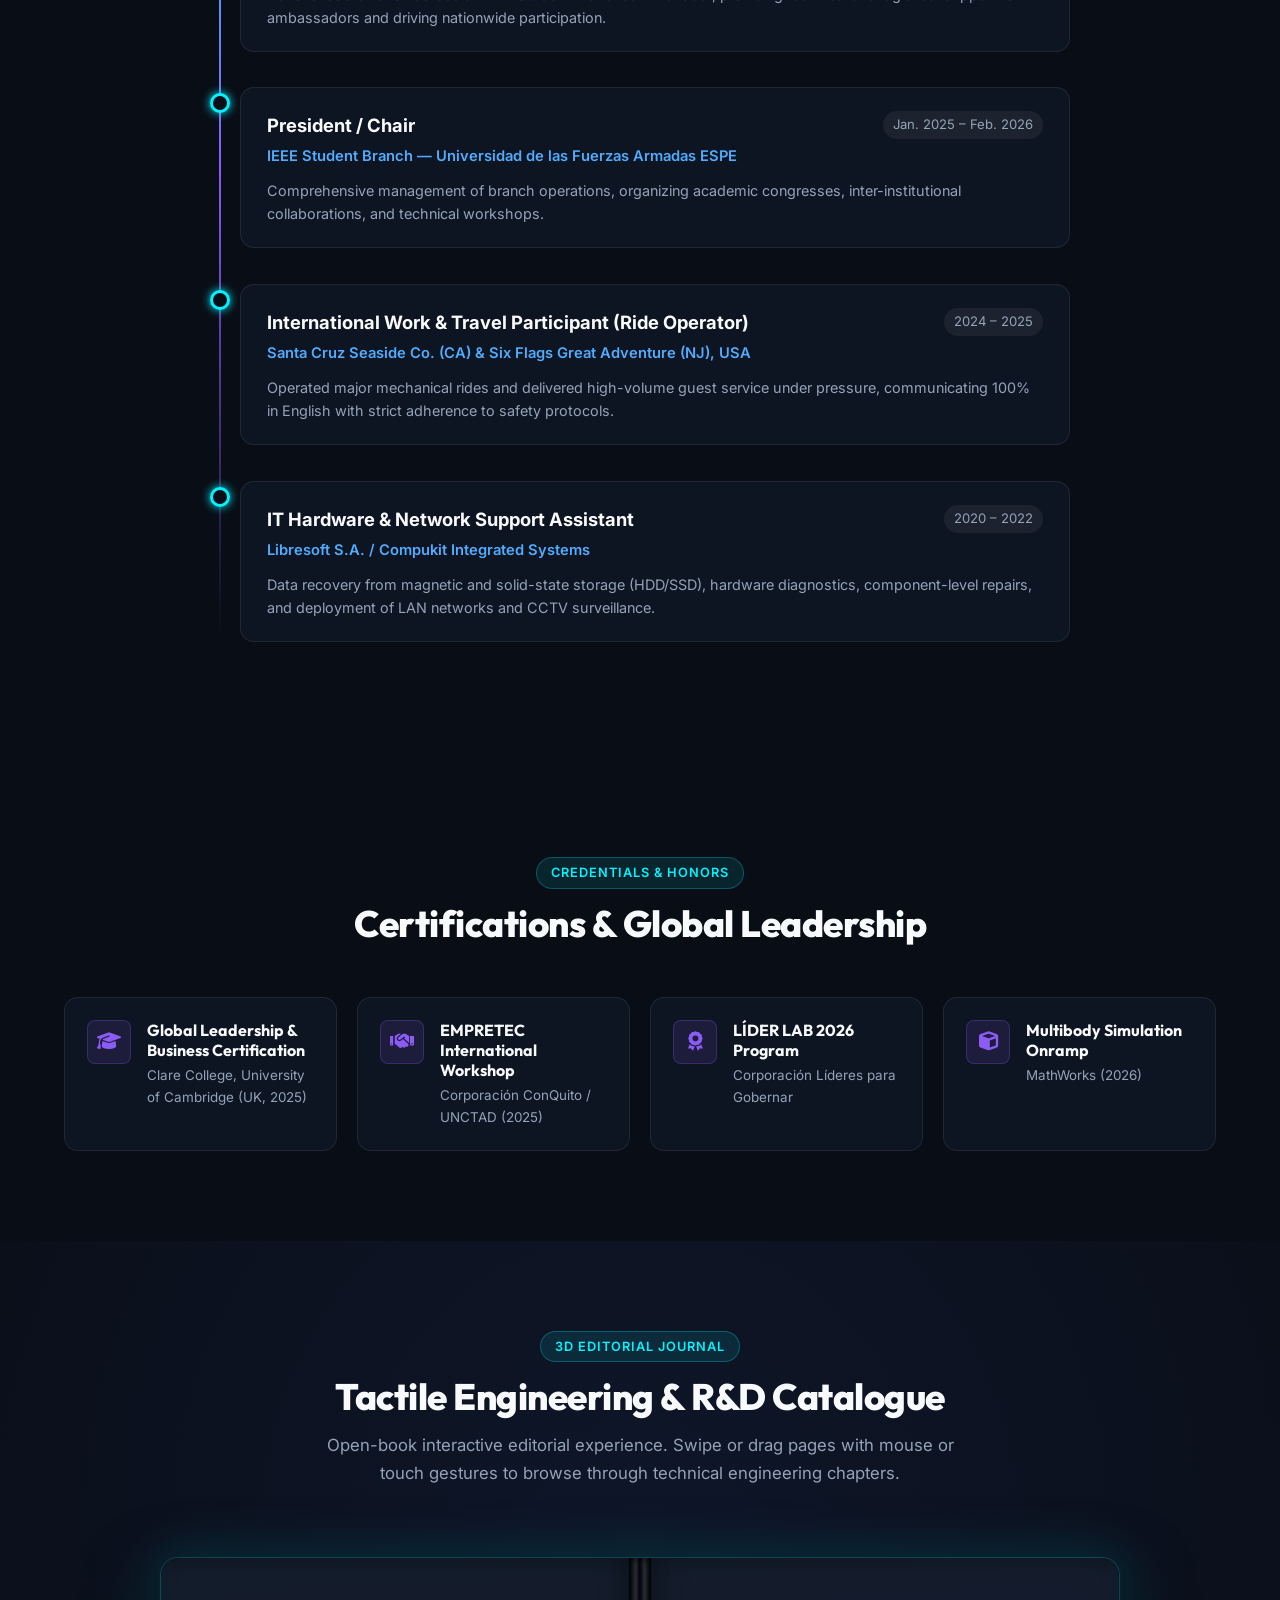
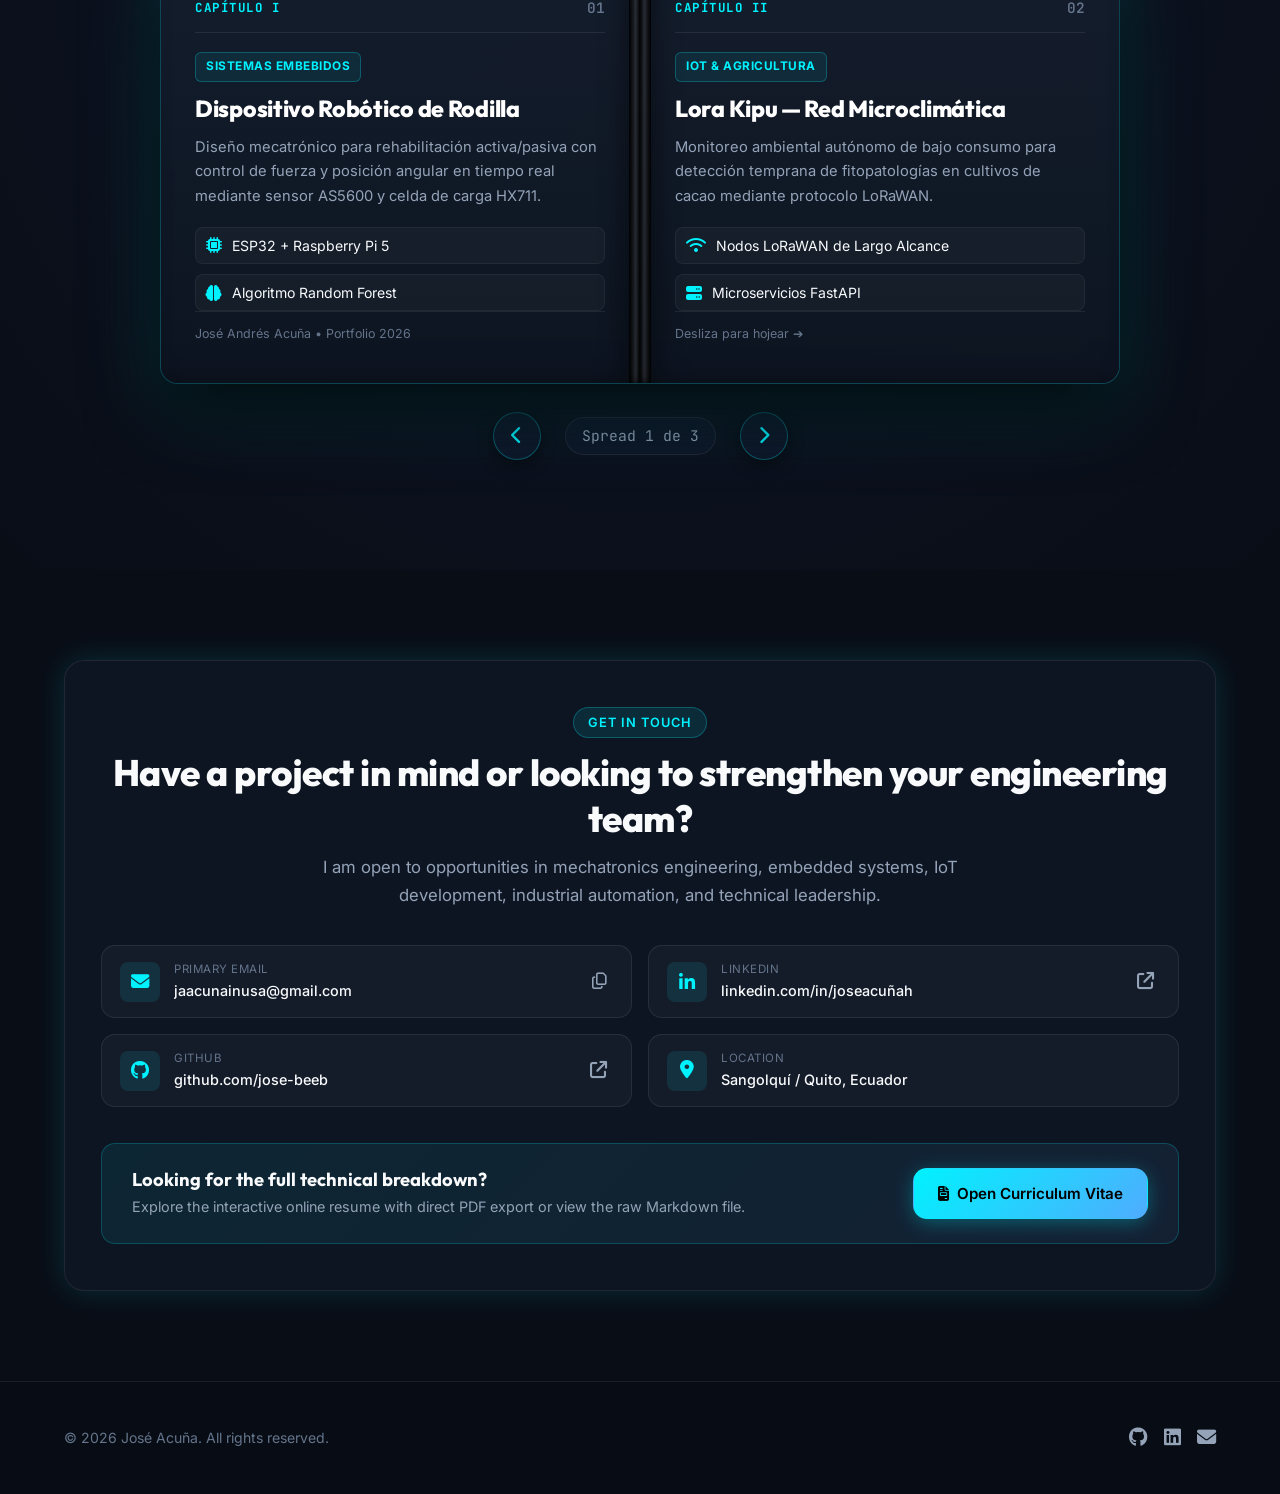
==== commit 0ee95c16: "fix: remove obsolete legacy image-modal and video-modal markup that caused black bar artifact" ====
--- a/index.html
+++ b/index.html
@@ -21,7 +21,7 @@
   <!-- FontAwesome Icons -->
   <link rel="stylesheet" href="https://cdnjs.cloudflare.com/ajax/libs/font-awesome/6.5.1/css/all.min.css">
 
-  <link rel="stylesheet" href="styles.css?v=12.0">
+  <link rel="stylesheet" href="styles.css?v=13.0">
 </head>
 <body>
 
@@ -861,26 +861,6 @@
     </section>
   </main>
 
-  <!-- Image Lightbox Modal -->
-  <div class="image-modal" id="image-modal" onclick="closeImageModal()">
-    <div class="image-modal-content" onclick="event.stopPropagation()">
-      <button class="image-modal-close" onclick="closeImageModal()" aria-label="Cerrar vista previa"><i class="fa-solid fa-xmark"></i></button>
-      <img src="" alt="Vista previa" id="modal-img">
-      <div class="image-modal-caption" id="modal-caption"></div>
-    </div>
-  </div>
-
-  <!-- Video Player Modal -->
-  <div class="video-modal" id="video-modal" onclick="closeVideoModal()">
-    <div class="video-modal-content" onclick="event.stopPropagation()">
-      <button class="video-modal-close" onclick="closeVideoModal()" aria-label="Cerrar video"><i class="fa-solid fa-xmark"></i></button>
-      <div class="video-responsive-container" id="video-container">
-        <!-- iframe injected by main.js -->
-      </div>
-      <div class="video-modal-caption" id="video-caption"></div>
-    </div>
-  </div>
-
   <!-- Memory Matching Game Modal (Juego de Pares con .fade-out y .fade-in) -->
   <div class="memory-game-modal hidden" id="memory-game-modal">
     <div class="memory-game-card">
@@ -961,7 +941,7 @@
     <span class="bubble-tag">¡Escríbeme!</span>
   </a>
 
-  <script src="translations.js?v=12.0" defer></script>
-  <script src="main.js?v=12.0" defer></script>
+  <script src="translations.js?v=13.0" defer></script>
+  <script src="main.js?v=13.0" defer></script>
 </body>
 </html>
--- a/styles.css
+++ b/styles.css
@@ -1285,56 +1285,6 @@
   background: rgba(255, 255, 255, 0.16);
   border-color: #fff;
   transform: translateY(-2px);
-}
-
-.video-modal-content.is-short {
-  max-width: 420px;
-}
-
-.video-responsive-container {
-  width: 100%;
-  aspect-ratio: 16 / 9;
-  border-radius: var(--radius-md);
-  overflow: hidden;
-  border: 1px solid var(--border-glow);
-  box-shadow: 0 0 40px rgba(0, 242, 254, 0.25);
-  background: #000;
-}
-
-.video-modal-content.is-short .video-responsive-container {
-  aspect-ratio: 9 / 16;
-  max-height: 75vh;
-}
-
-.video-responsive-container iframe {
-  width: 100%;
-  height: 100%;
-  border: none;
-}
-
-.video-modal-close {
-  position: absolute;
-  top: -40px;
-  right: 0;
-  background: none;
-  border: none;
-  color: #fff;
-  font-size: 1.6rem;
-  cursor: pointer;
-  transition: var(--transition-fast);
-}
-
-.video-modal-close:hover {
-  color: #ff4b60;
-  transform: scale(1.1);
-}
-
-.video-modal-caption {
-  margin-top: 14px;
-  color: var(--text-primary);
-  font-size: 1rem;
-  font-weight: 600;
-  text-align: center;
 }
 
 .badge-private {
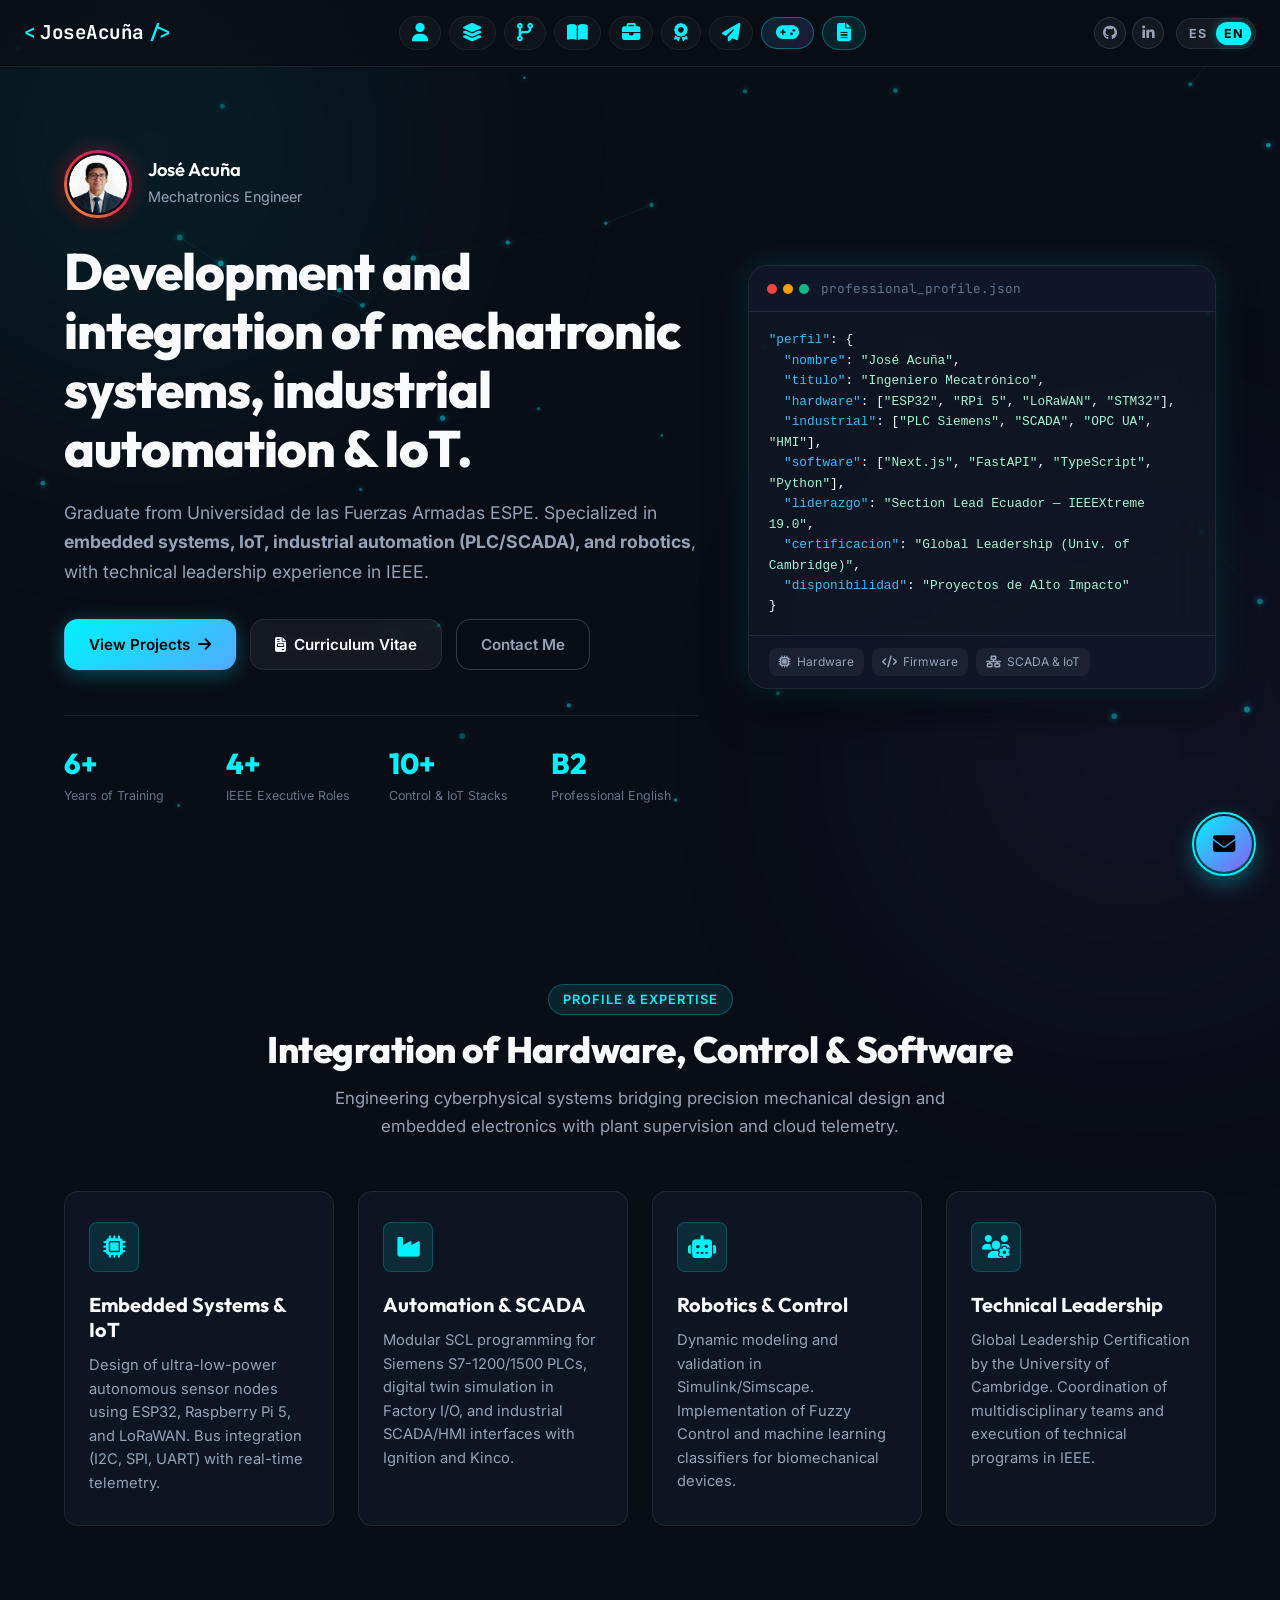
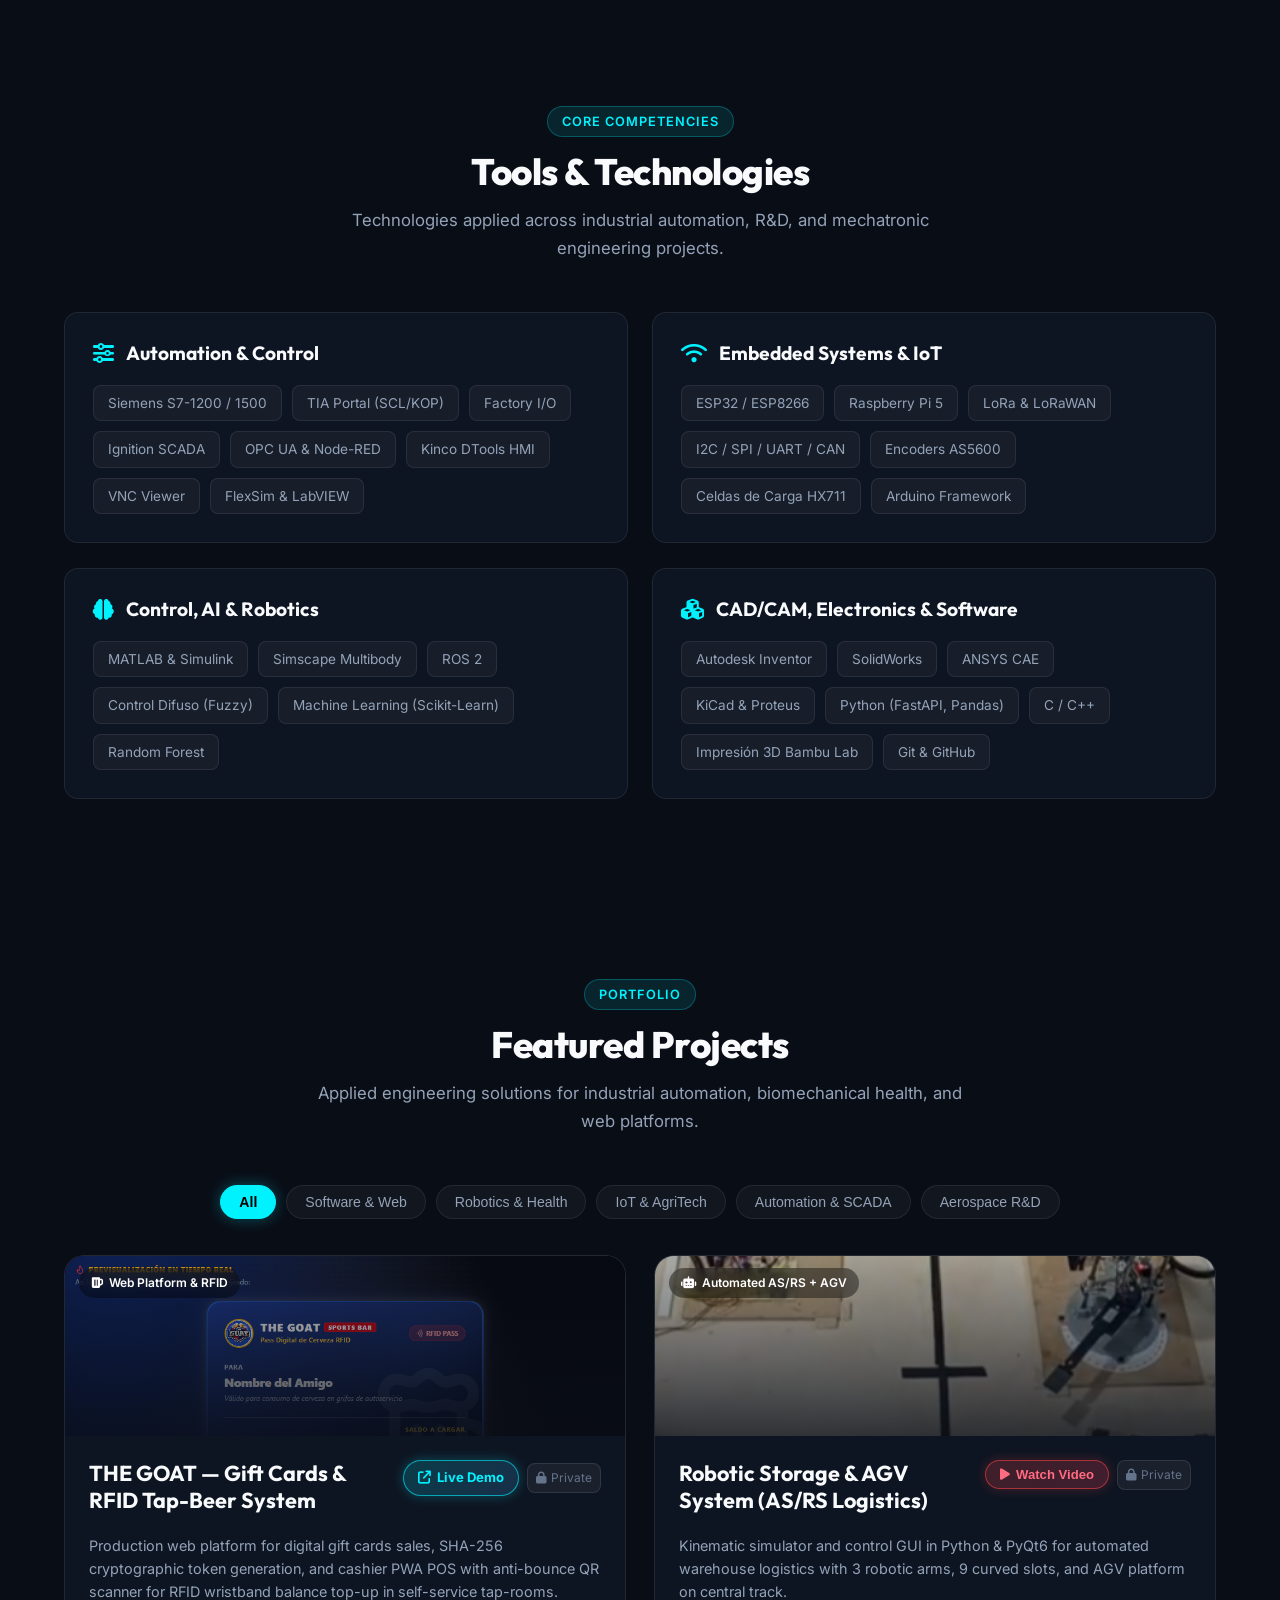
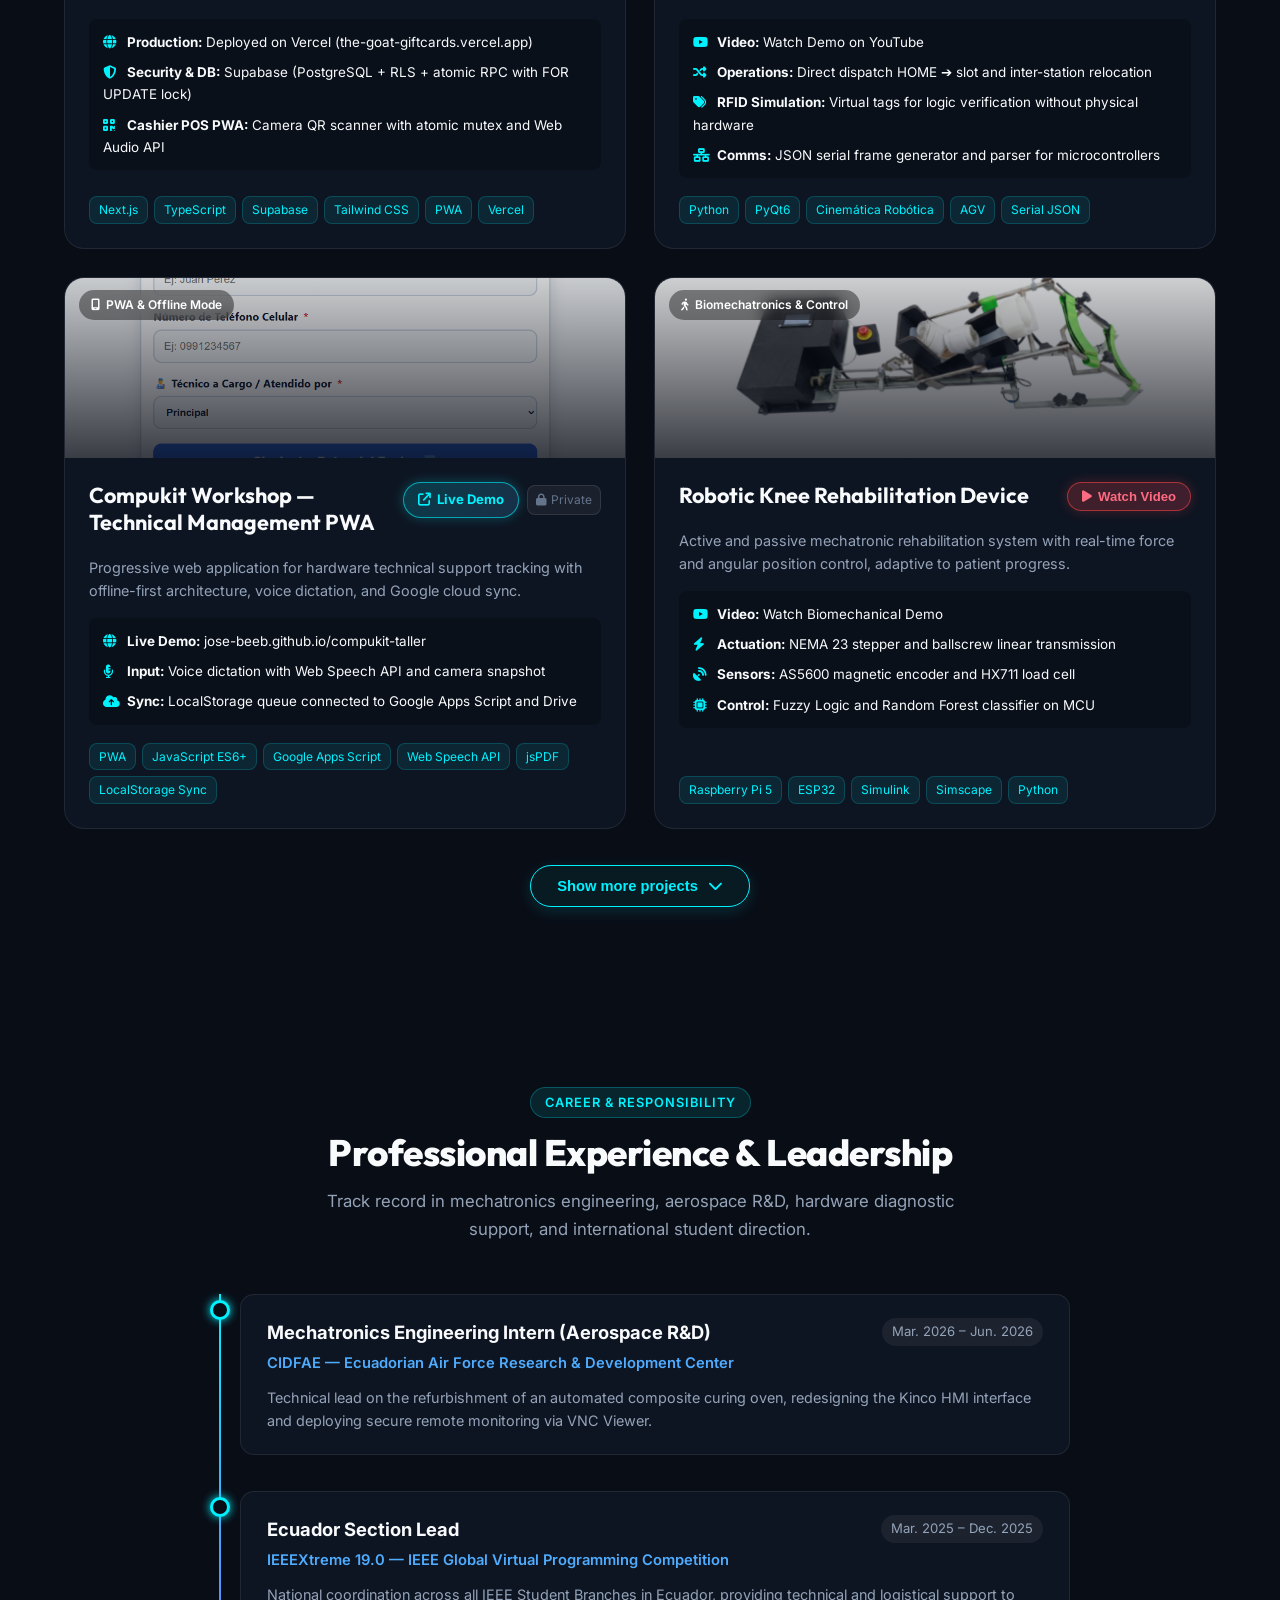
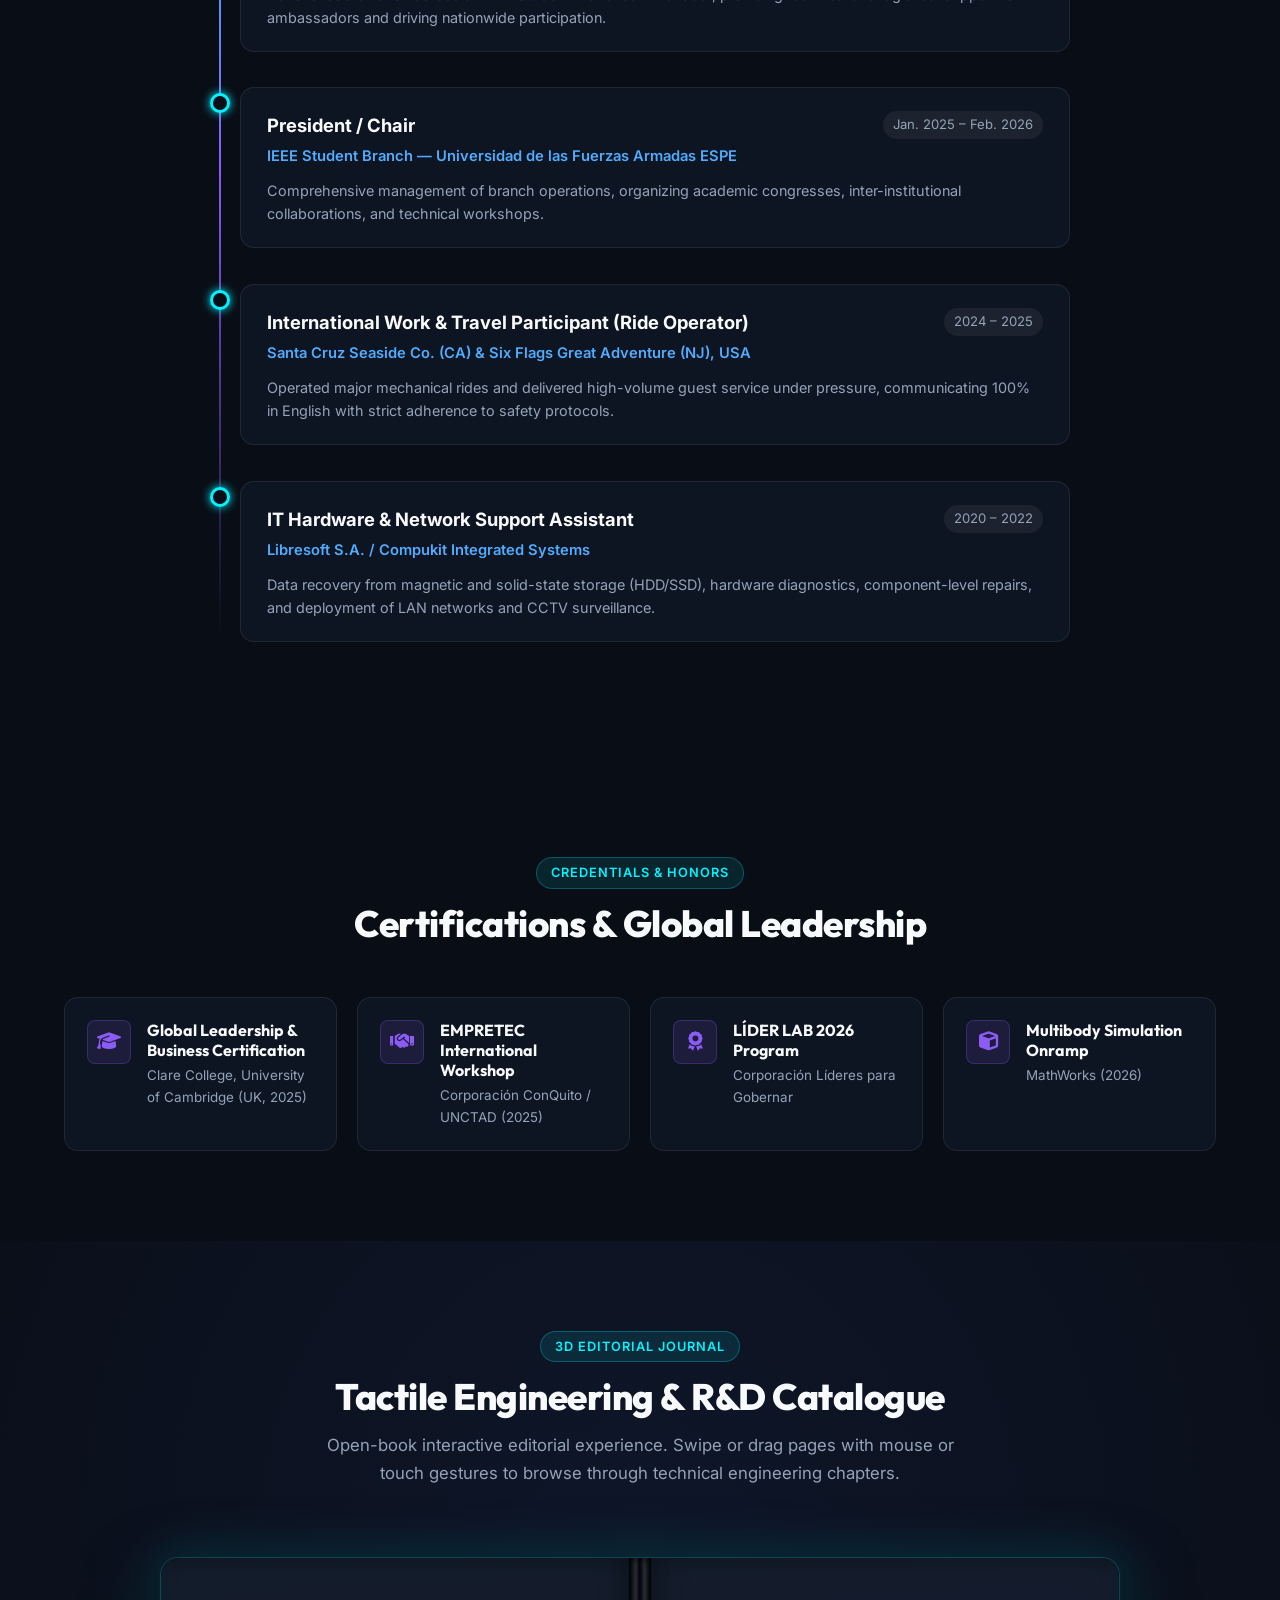
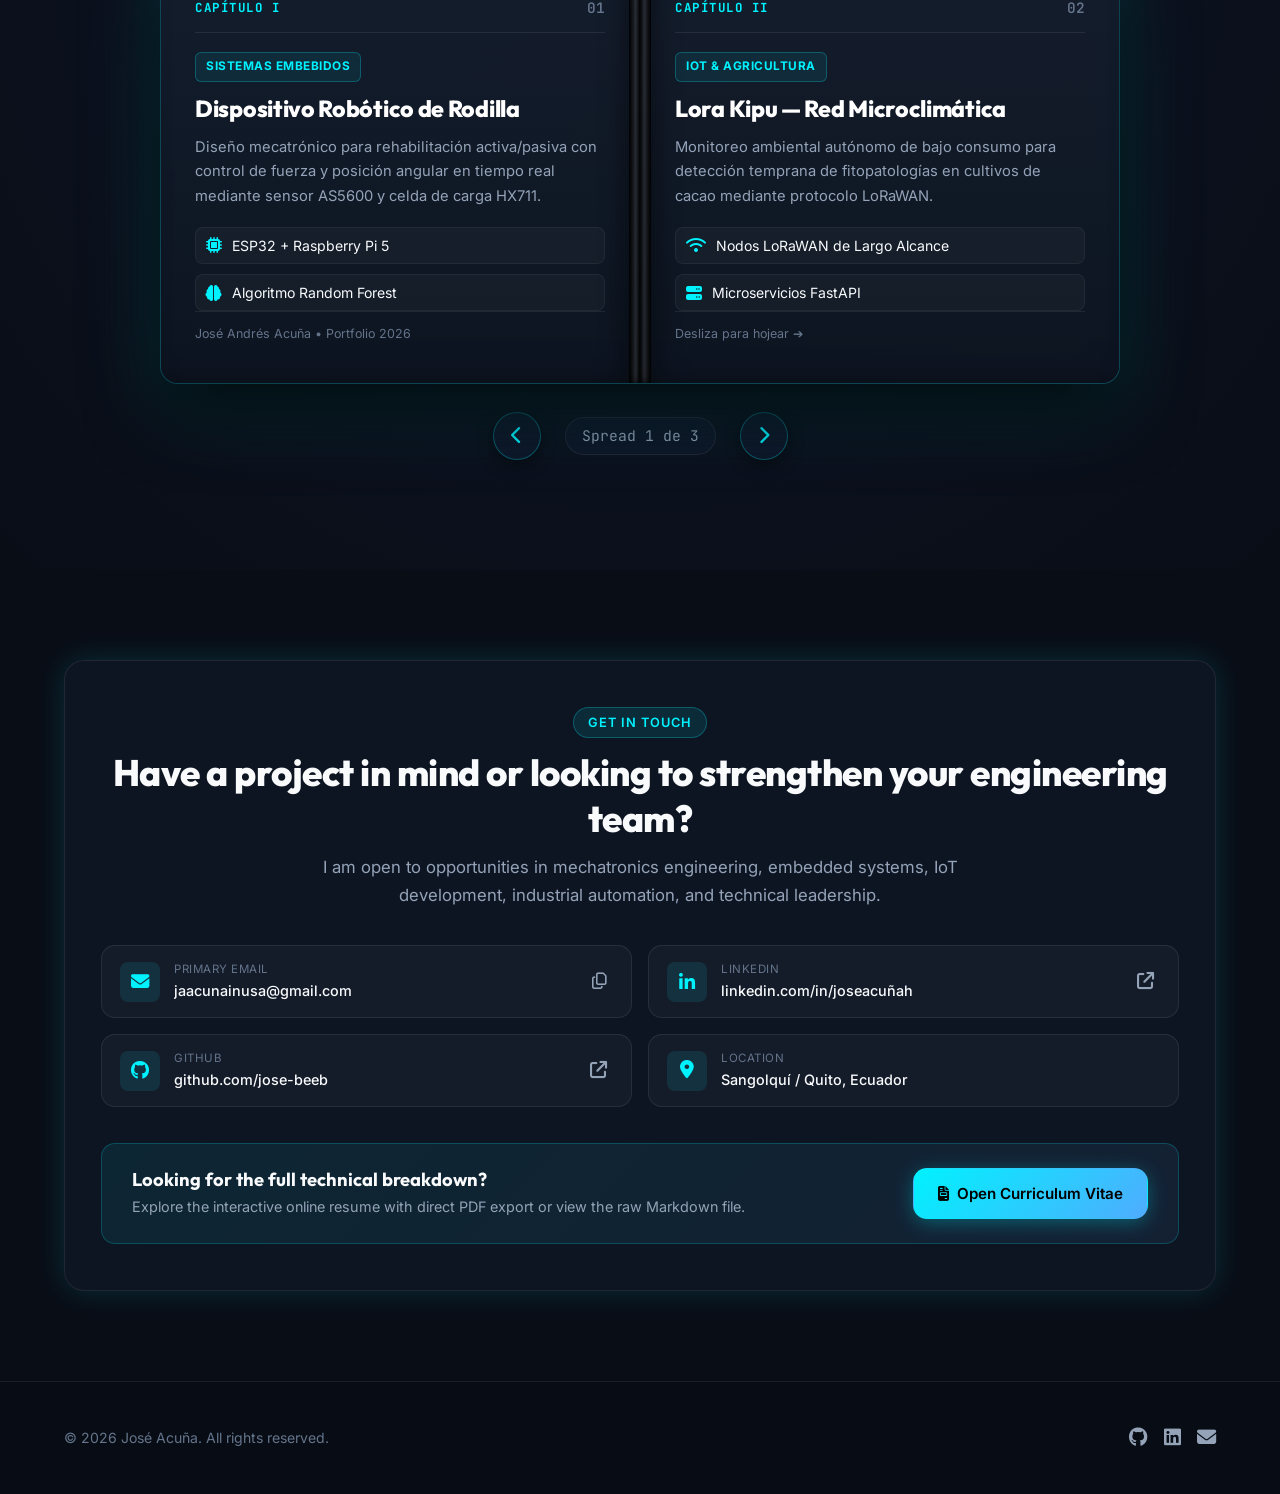
==== commit fac02138: "chore: update Compukit Taller project status to private repository" ====
--- a/index.html
+++ b/index.html
@@ -21,7 +21,7 @@
   <!-- FontAwesome Icons -->
   <link rel="stylesheet" href="https://cdnjs.cloudflare.com/ajax/libs/font-awesome/6.5.1/css/all.min.css">
 
-  <link rel="stylesheet" href="styles.css?v=13.0">
+  <link rel="stylesheet" href="styles.css?v=14.0">
 </head>
 <body>
 
@@ -941,7 +941,7 @@
     <span class="bubble-tag">¡Escríbeme!</span>
   </a>
 
-  <script src="translations.js?v=13.0" defer></script>
-  <script src="main.js?v=13.0" defer></script>
+  <script src="translations.js?v=14.0" defer></script>
+  <script src="main.js?v=14.0" defer></script>
 </body>
 </html>
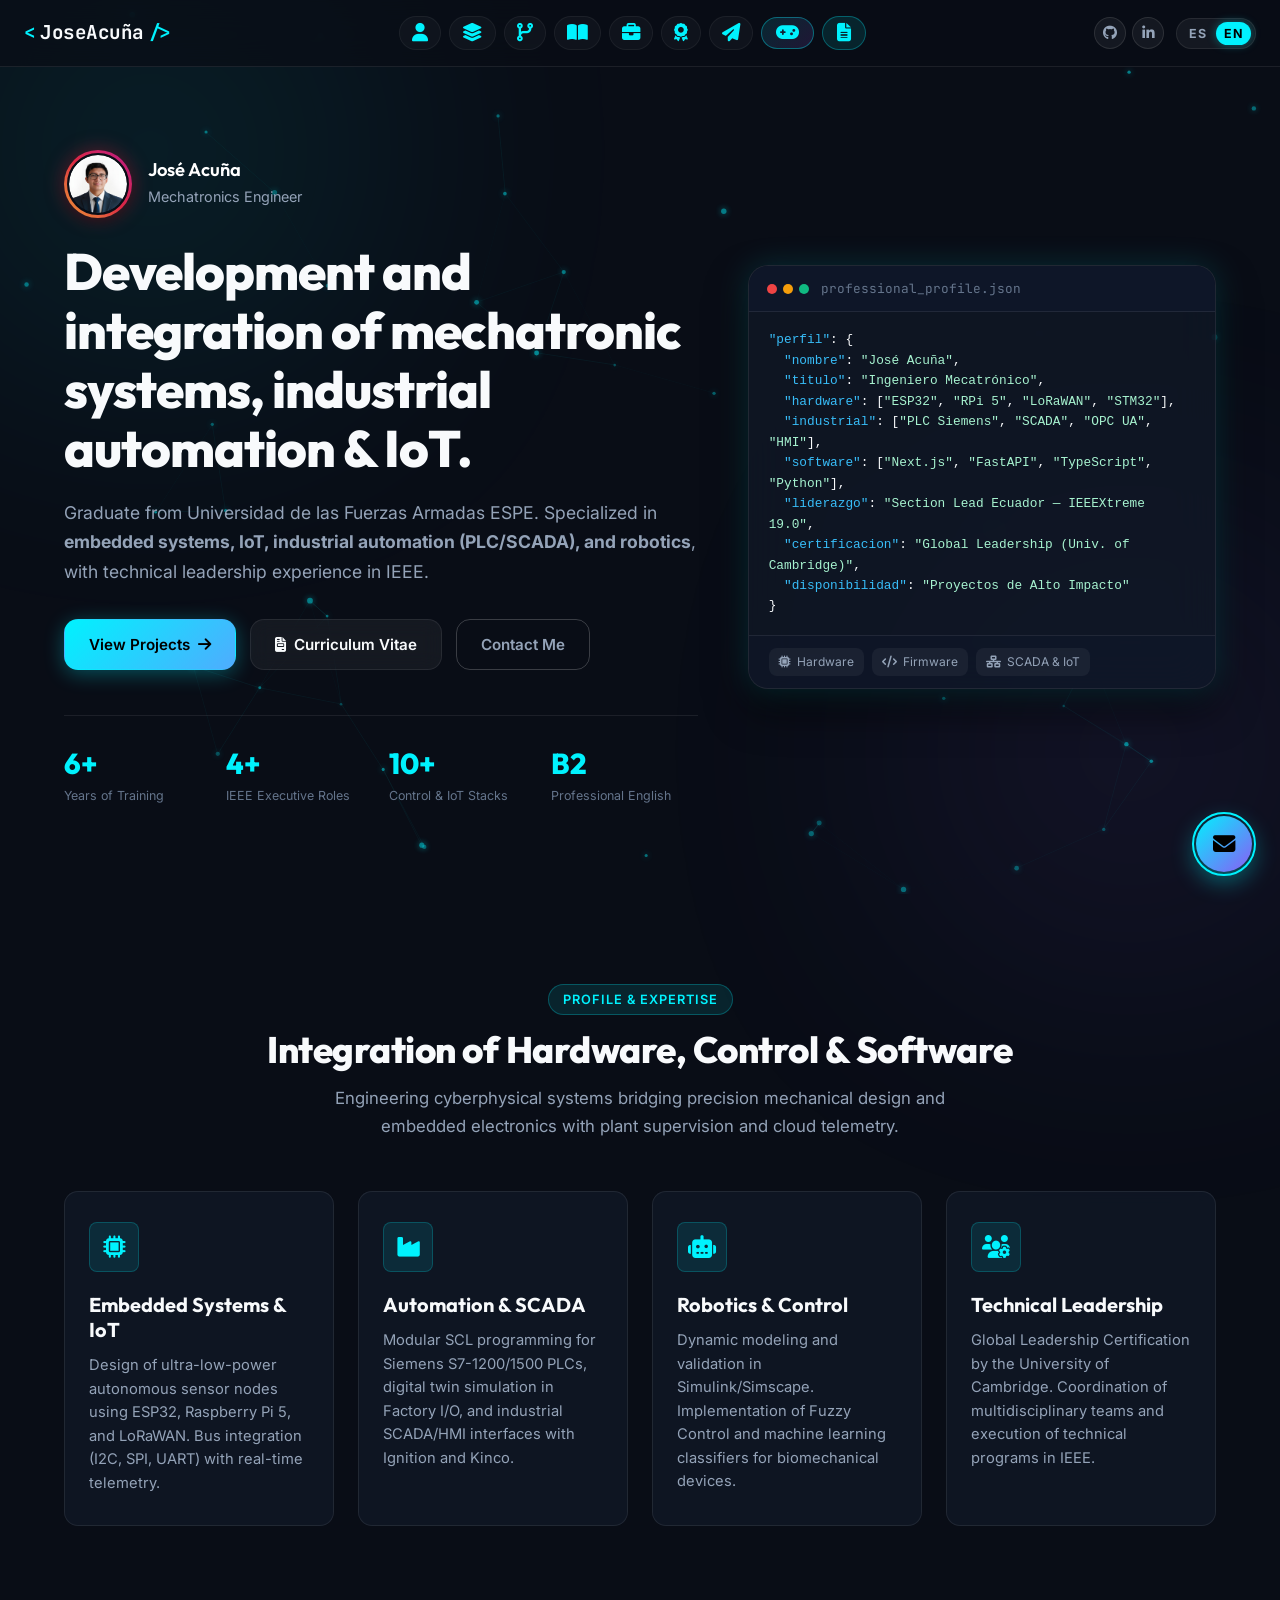
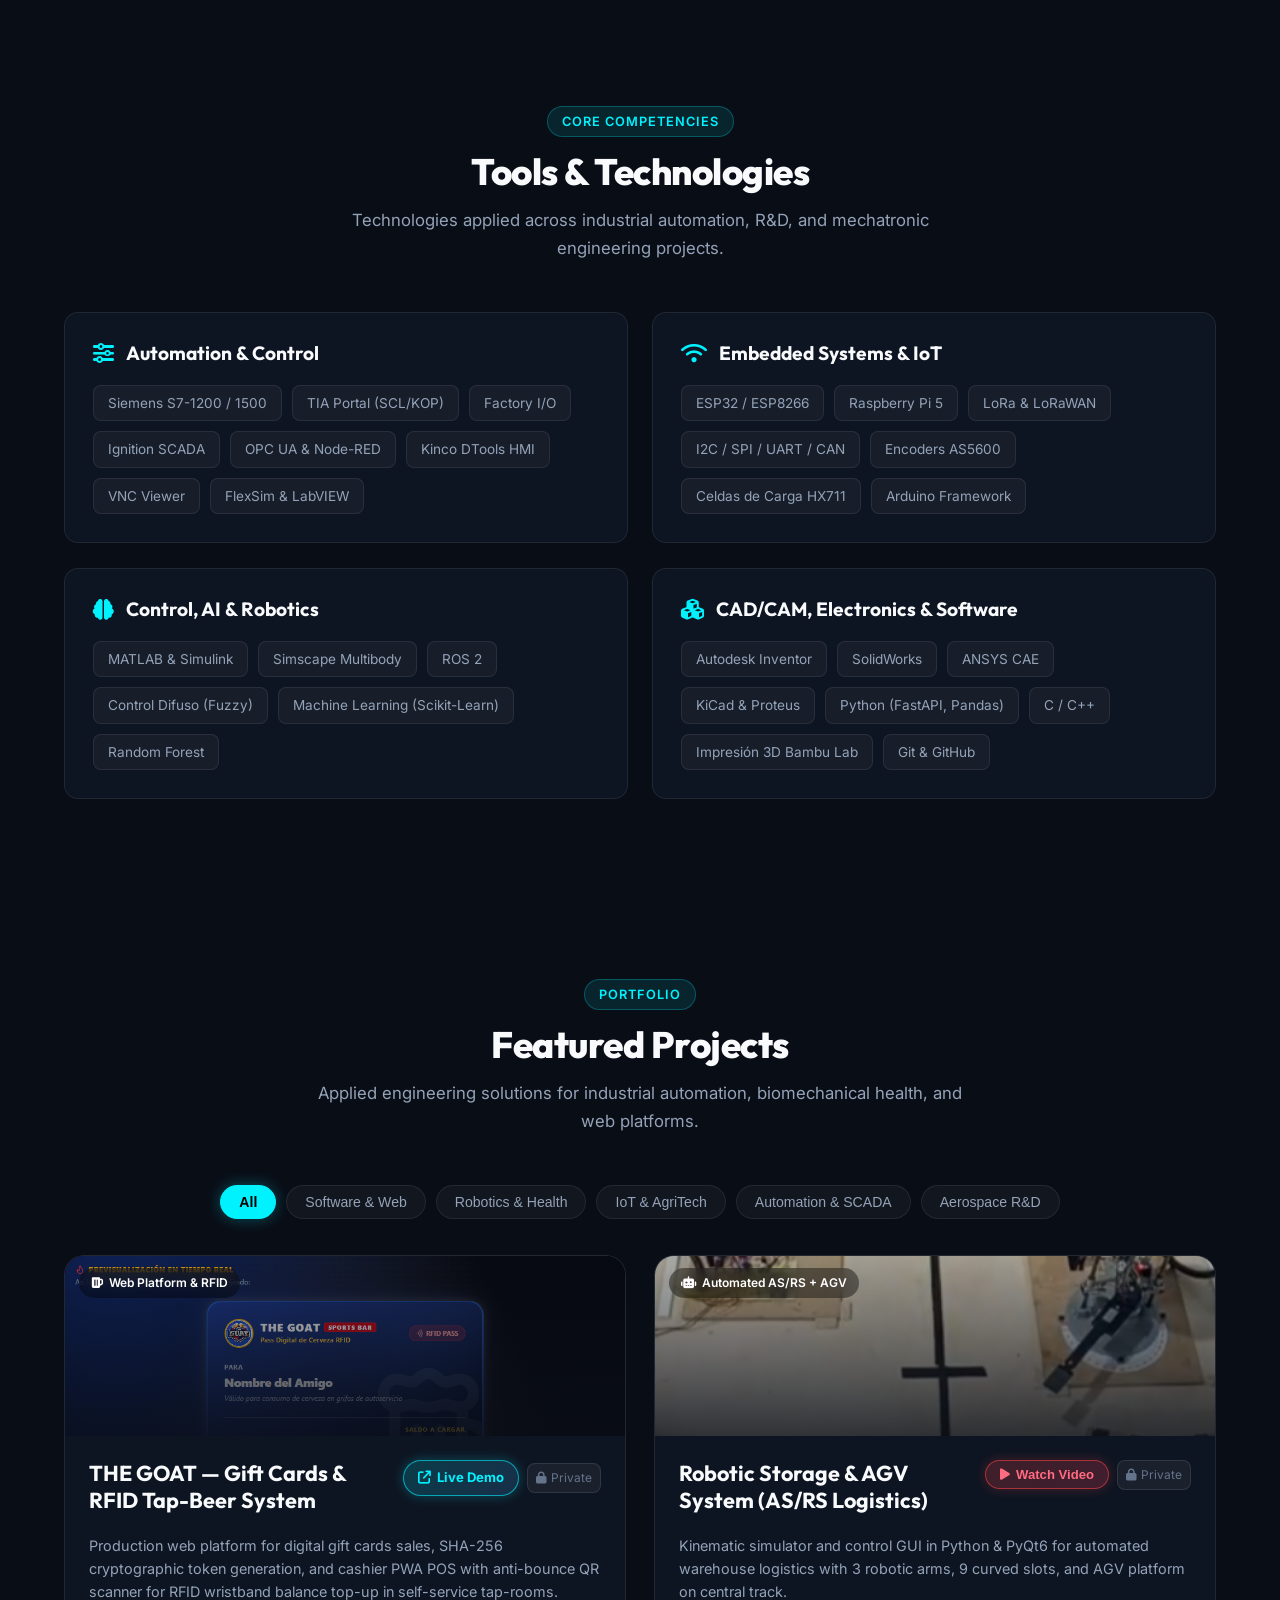
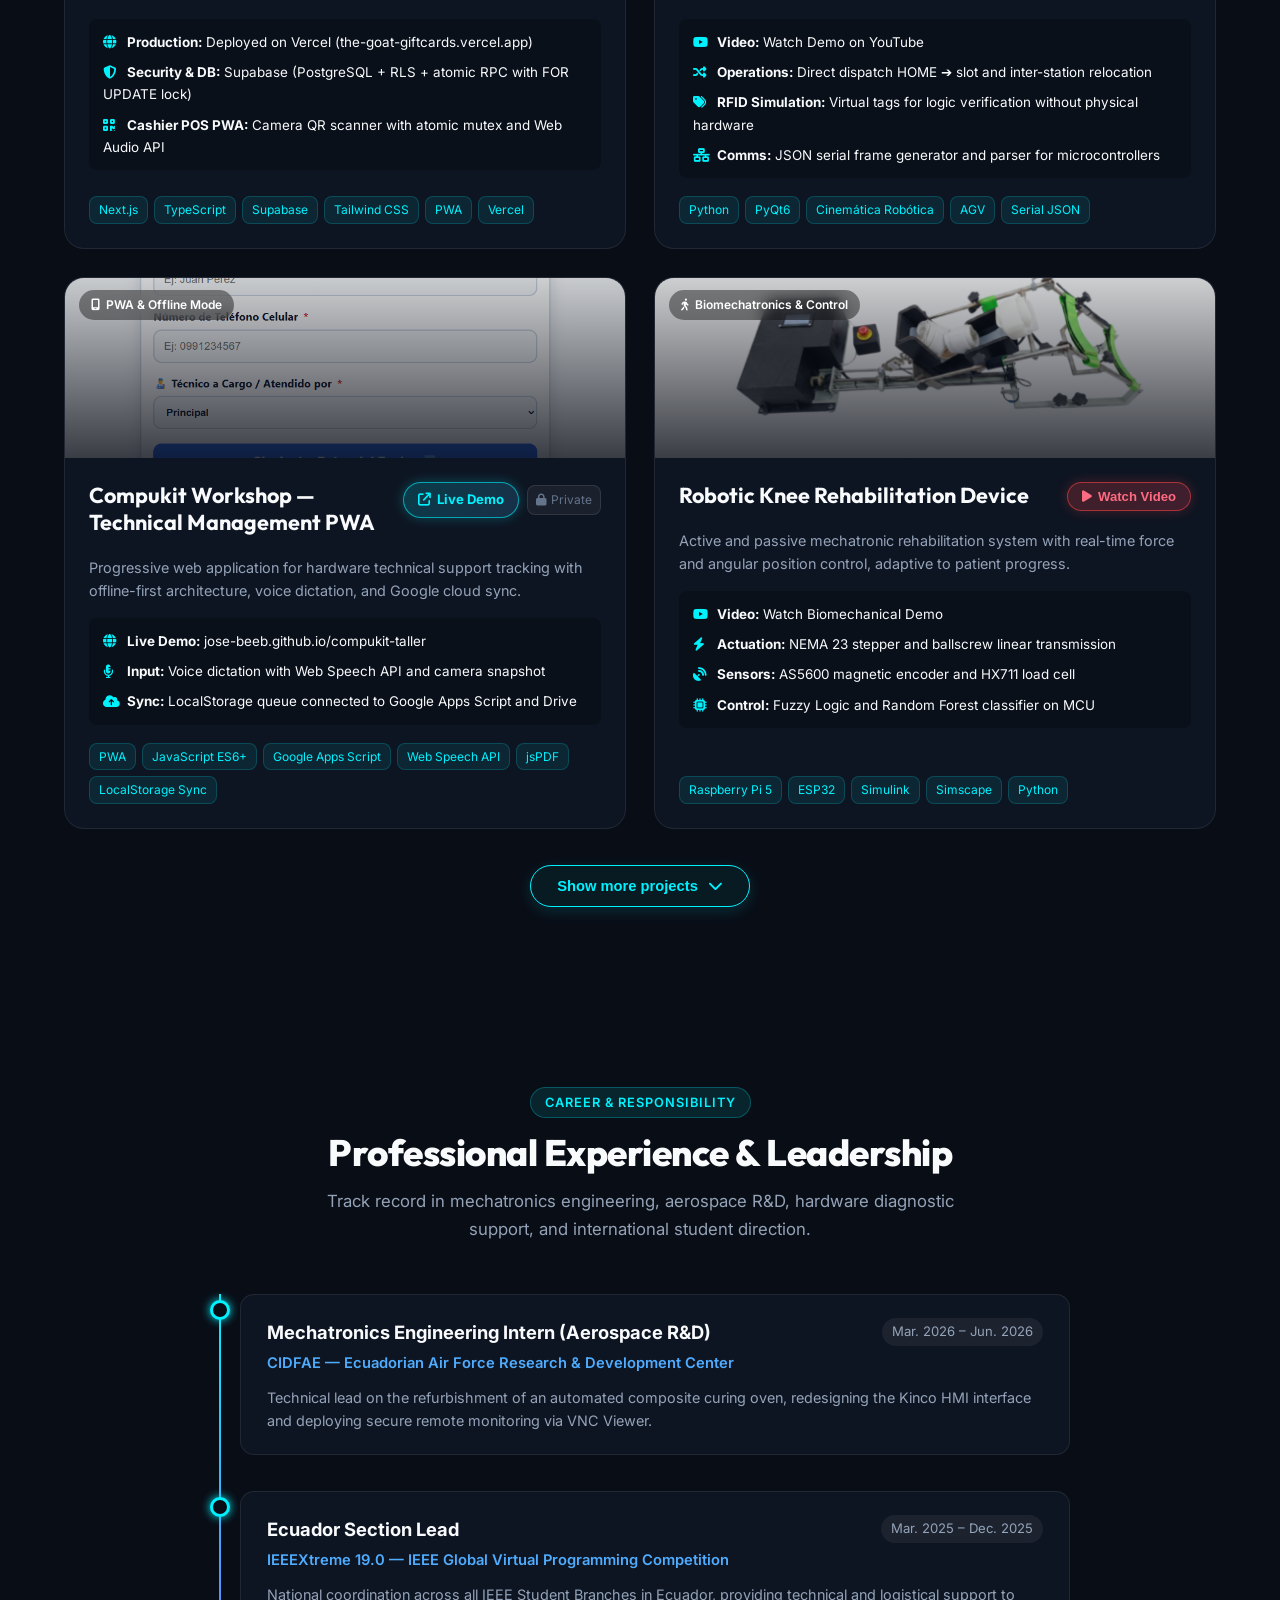
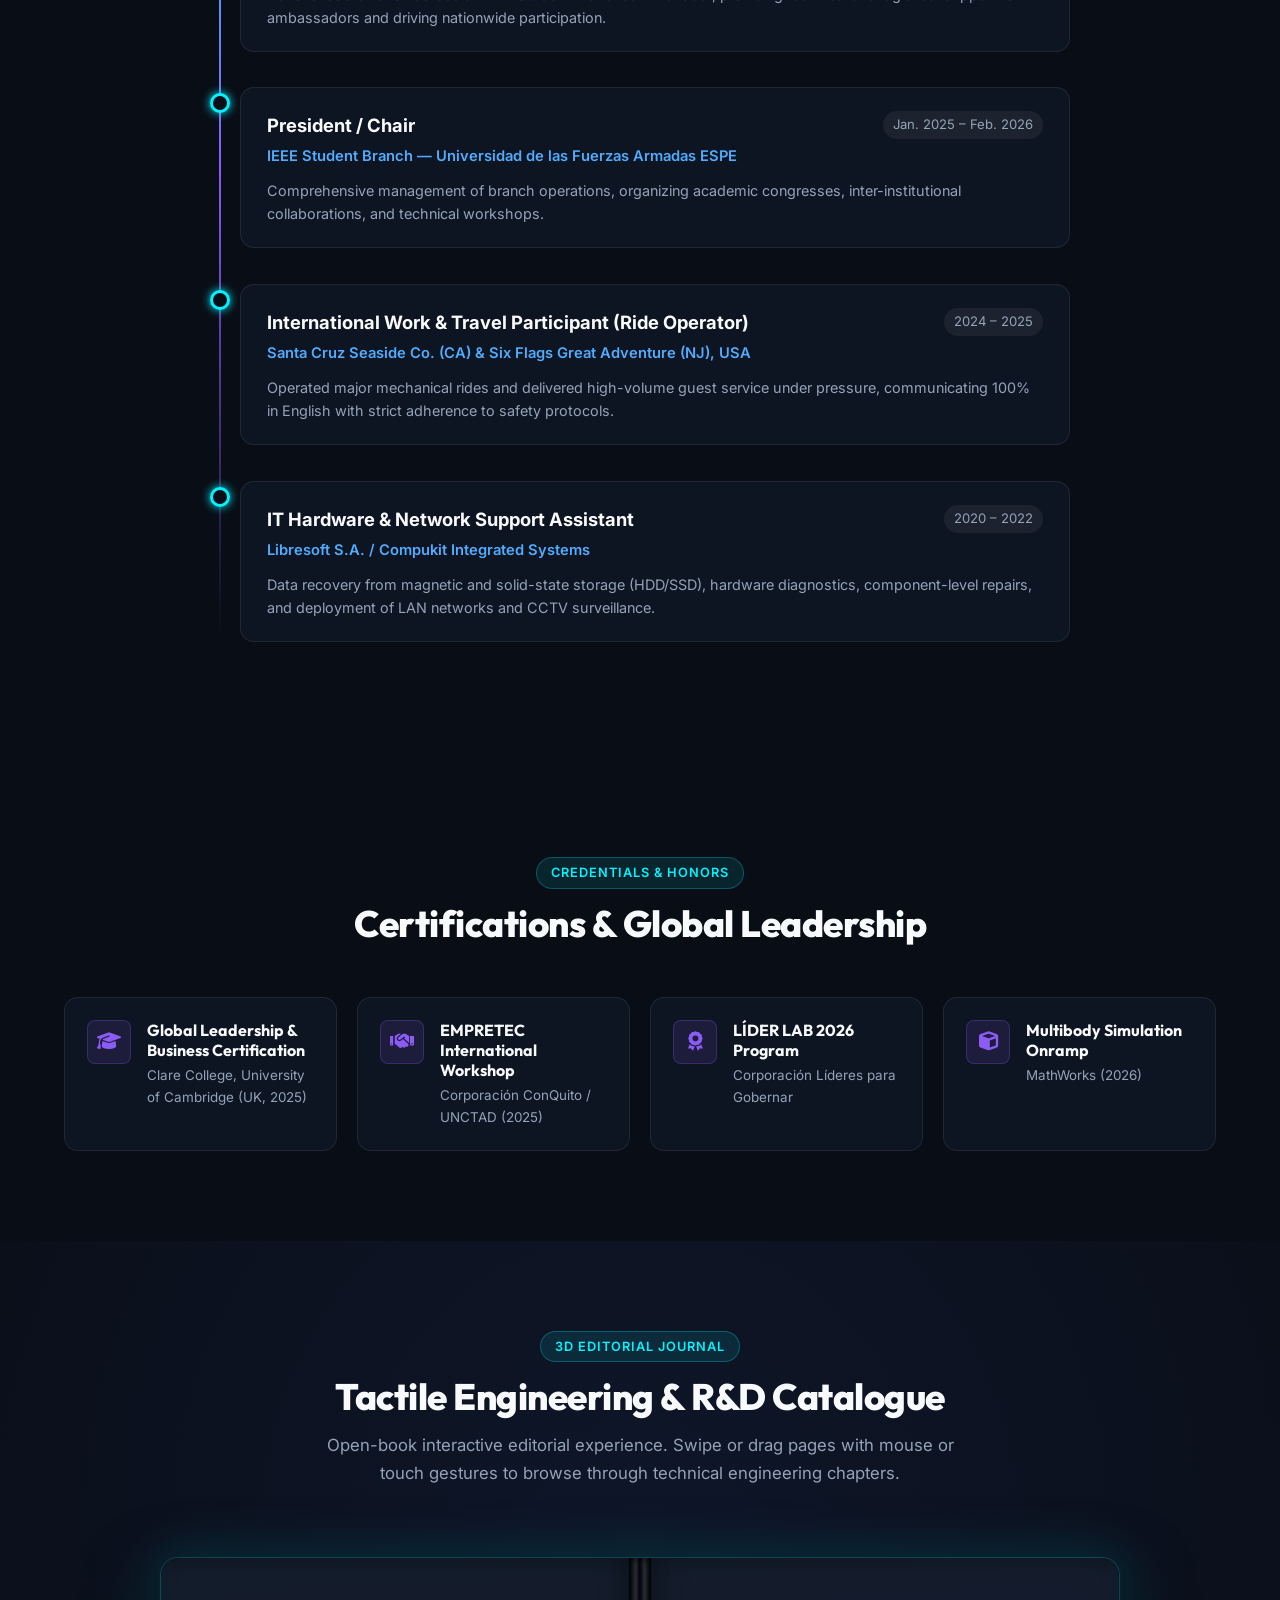
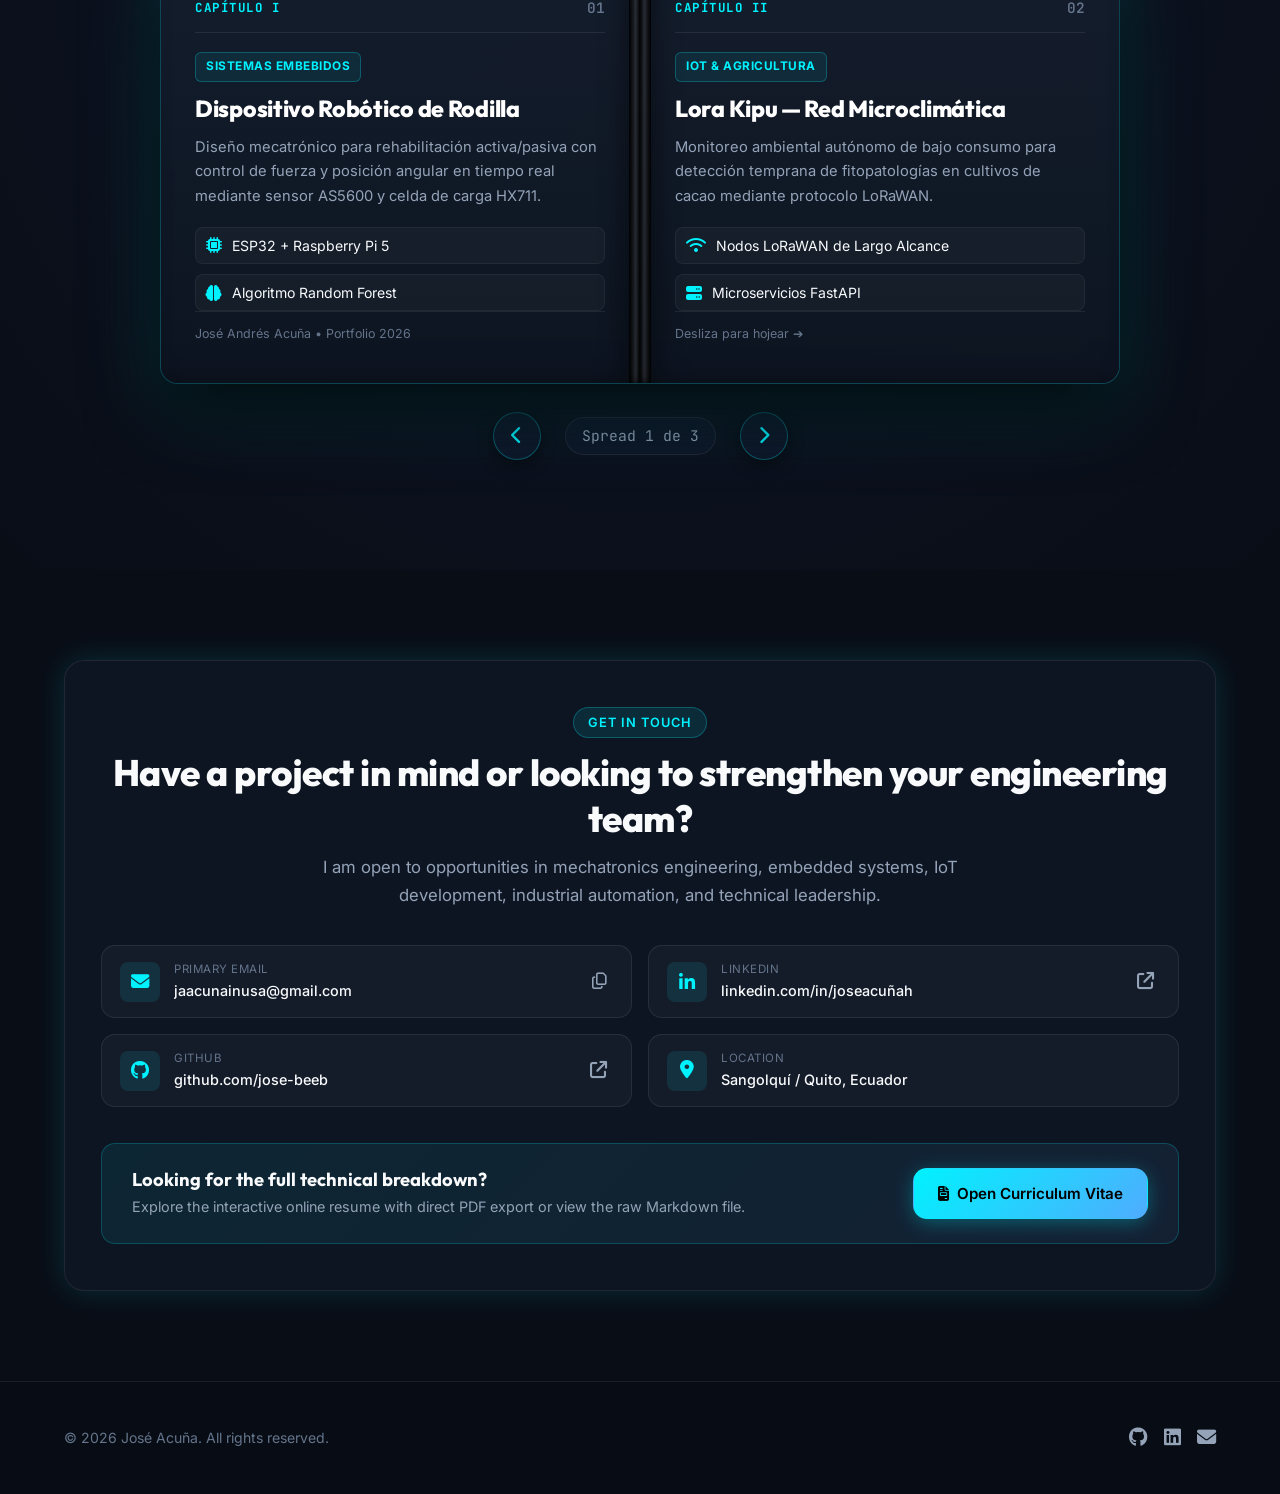
==== commit 882064cc: "feat: trigger initial 360 spin animation on load and restore hover flip on avatar" ====
--- a/index.html
+++ b/index.html
@@ -21,7 +21,7 @@
   <!-- FontAwesome Icons -->
   <link rel="stylesheet" href="https://cdnjs.cloudflare.com/ajax/libs/font-awesome/6.5.1/css/all.min.css">
 
-  <link rel="stylesheet" href="styles.css?v=14.0">
+  <link rel="stylesheet" href="styles.css?v=15.0">
 </head>
 <body>
 
@@ -941,7 +941,7 @@
     <span class="bubble-tag">¡Escríbeme!</span>
   </a>
 
-  <script src="translations.js?v=14.0" defer></script>
-  <script src="main.js?v=14.0" defer></script>
+  <script src="translations.js?v=15.0" defer></script>
+  <script src="main.js?v=15.0" defer></script>
 </body>
 </html>
--- a/styles.css
+++ b/styles.css
@@ -524,8 +524,27 @@
   transition: transform 0.65s cubic-bezier(0.34, 1.56, 0.64, 1);
 }
 
+/* Hover flip & active toggle flip */
+.instagram-avatar-ring:hover .instagram-avatar-inner,
 .instagram-avatar-ring.is-flipped .instagram-avatar-inner {
   transform: rotateY(180deg);
+}
+
+/* Initial 360° Spin on page load */
+@keyframes avatarInitialSpin {
+  0% {
+    transform: rotateY(0deg) scale(1);
+  }
+  50% {
+    transform: rotateY(180deg) scale(1.12);
+  }
+  100% {
+    transform: rotateY(360deg) scale(1);
+  }
+}
+
+.instagram-avatar-inner.initial-spin {
+  animation: avatarInitialSpin 1.3s cubic-bezier(0.34, 1.56, 0.64, 1) forwards;
 }
 
 .avatar-side {
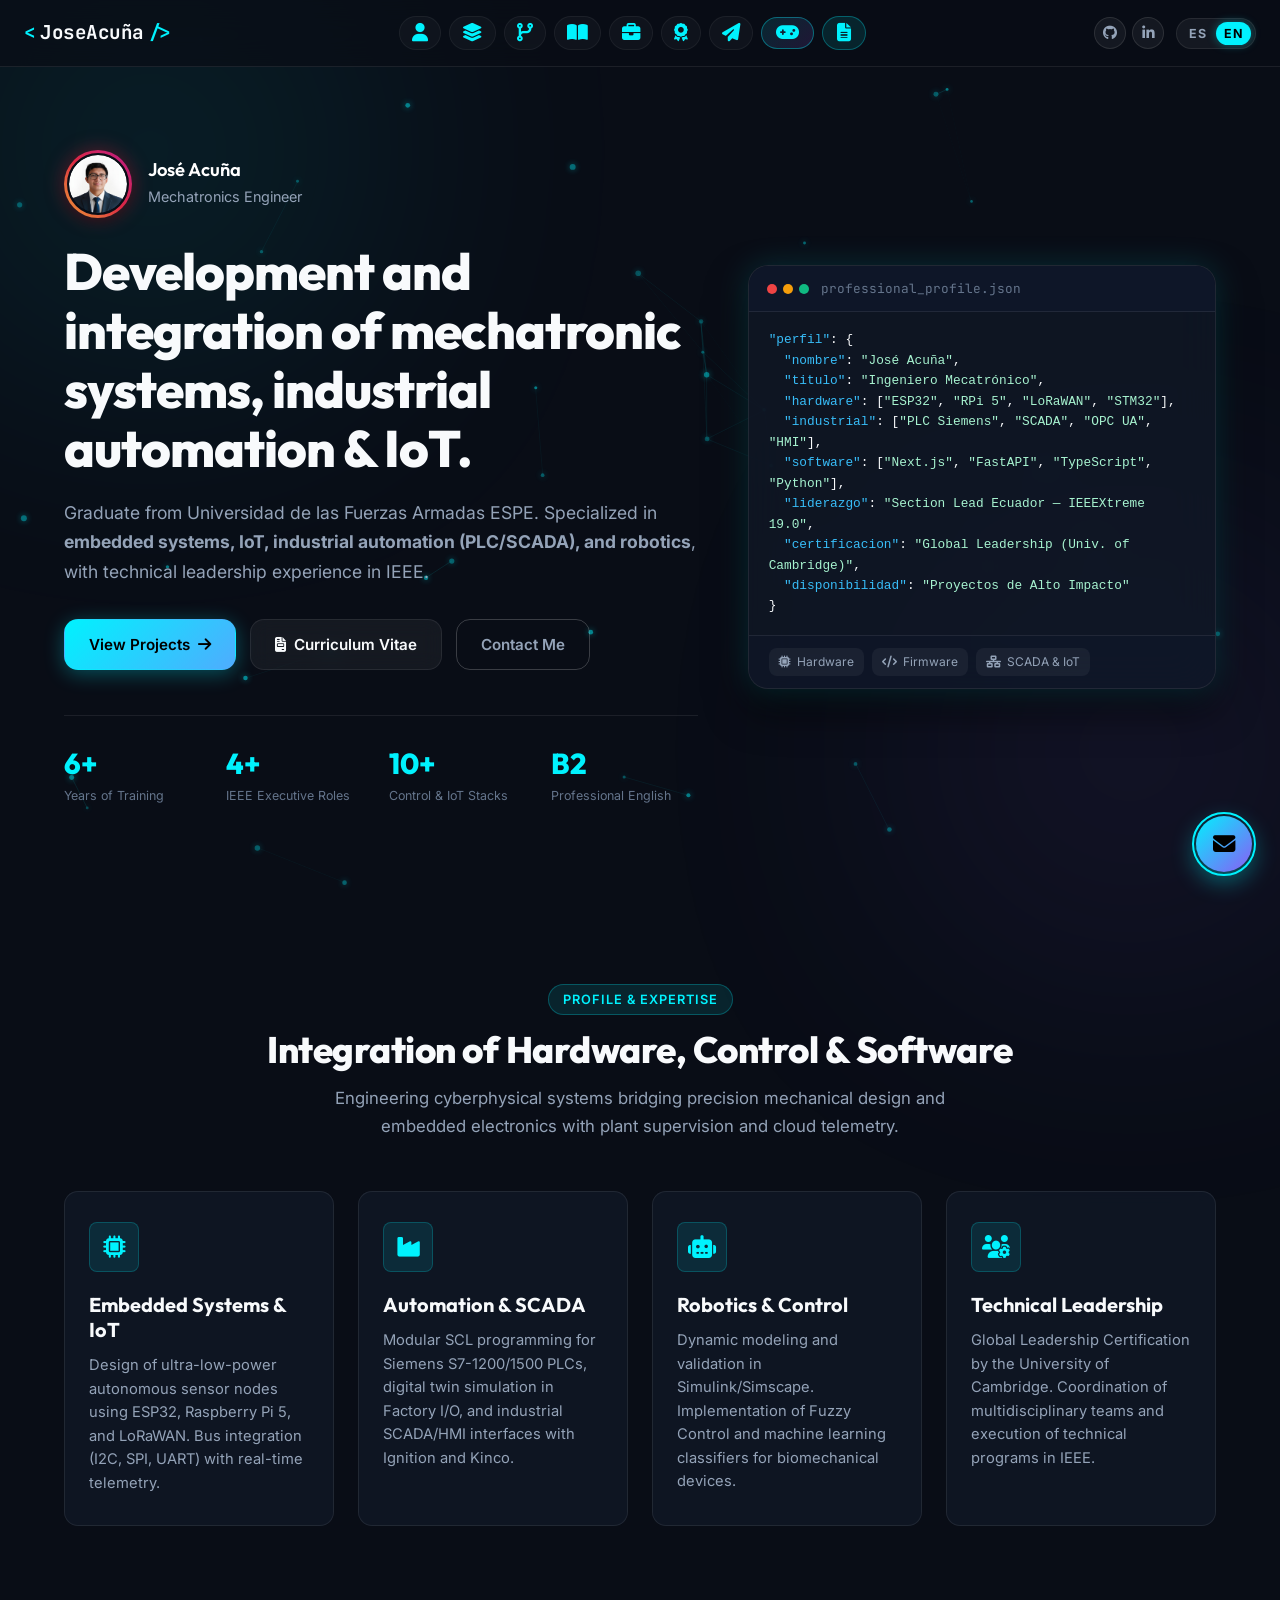
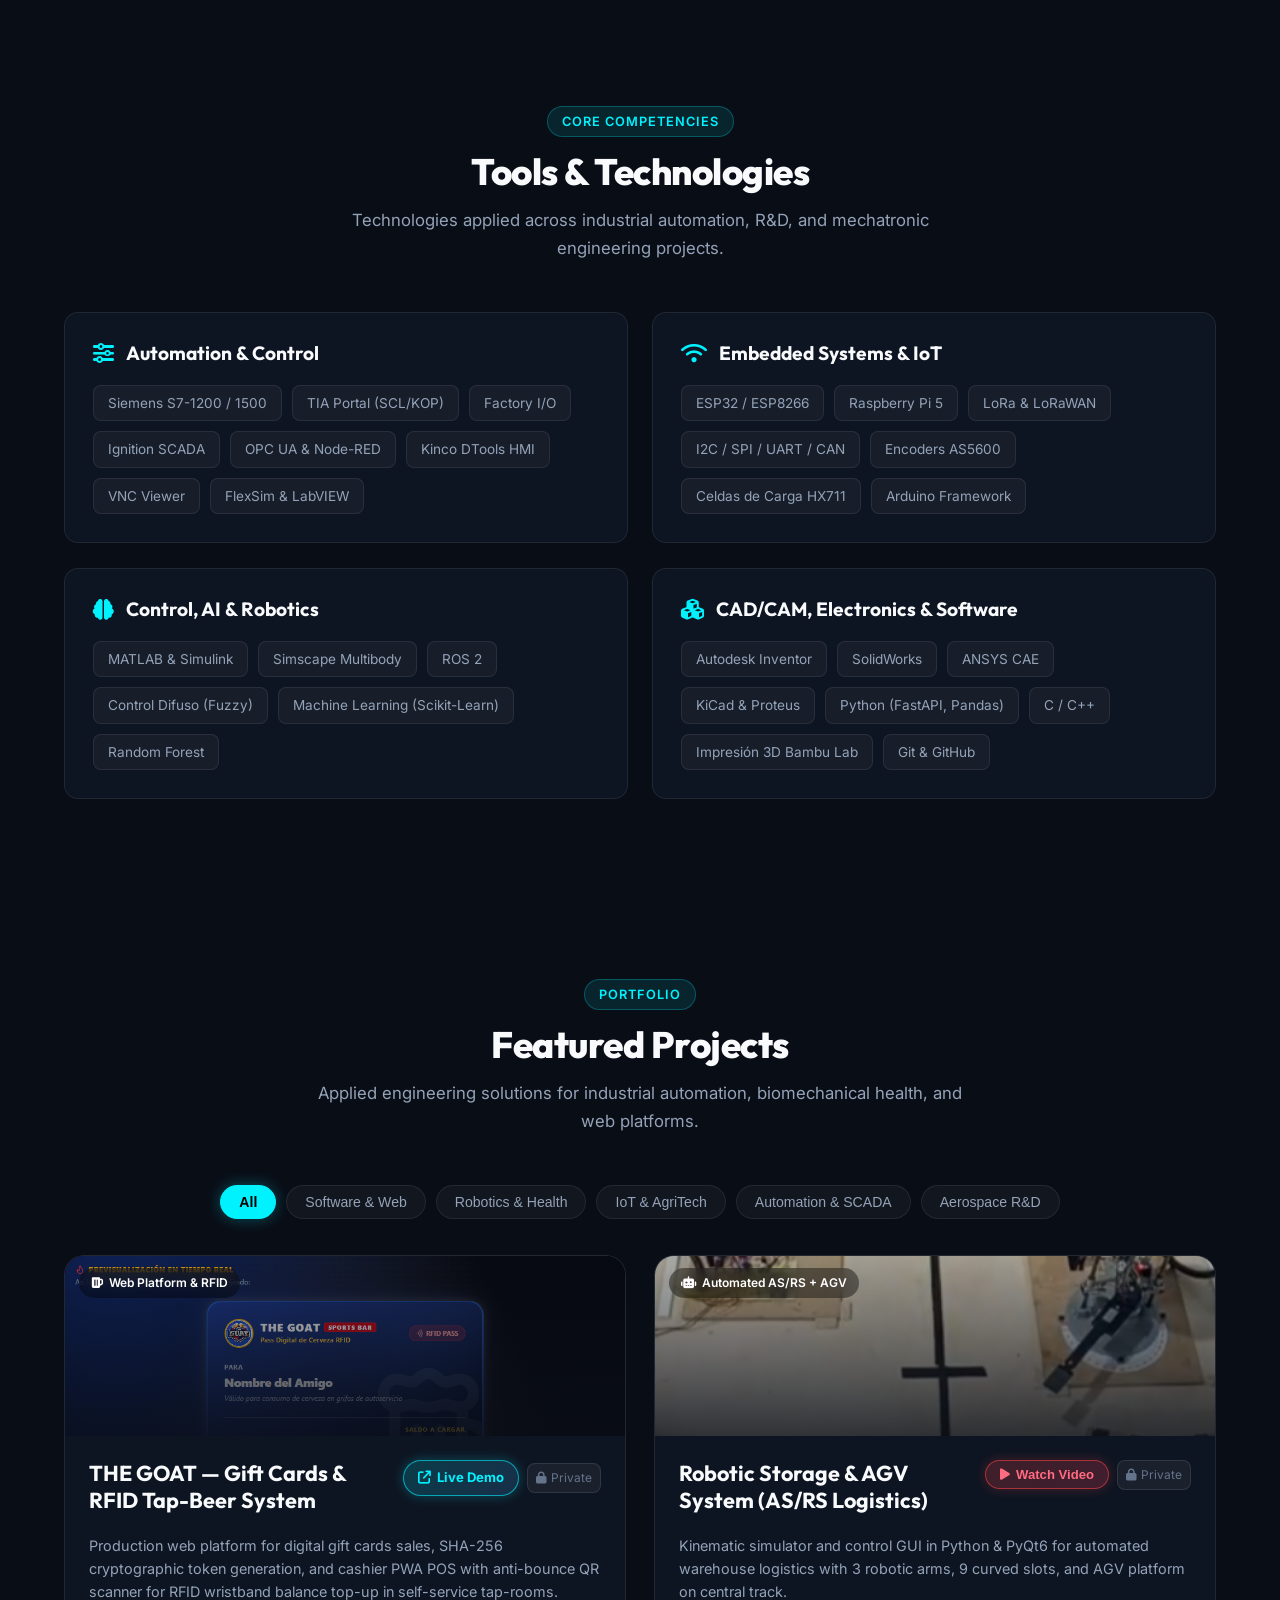
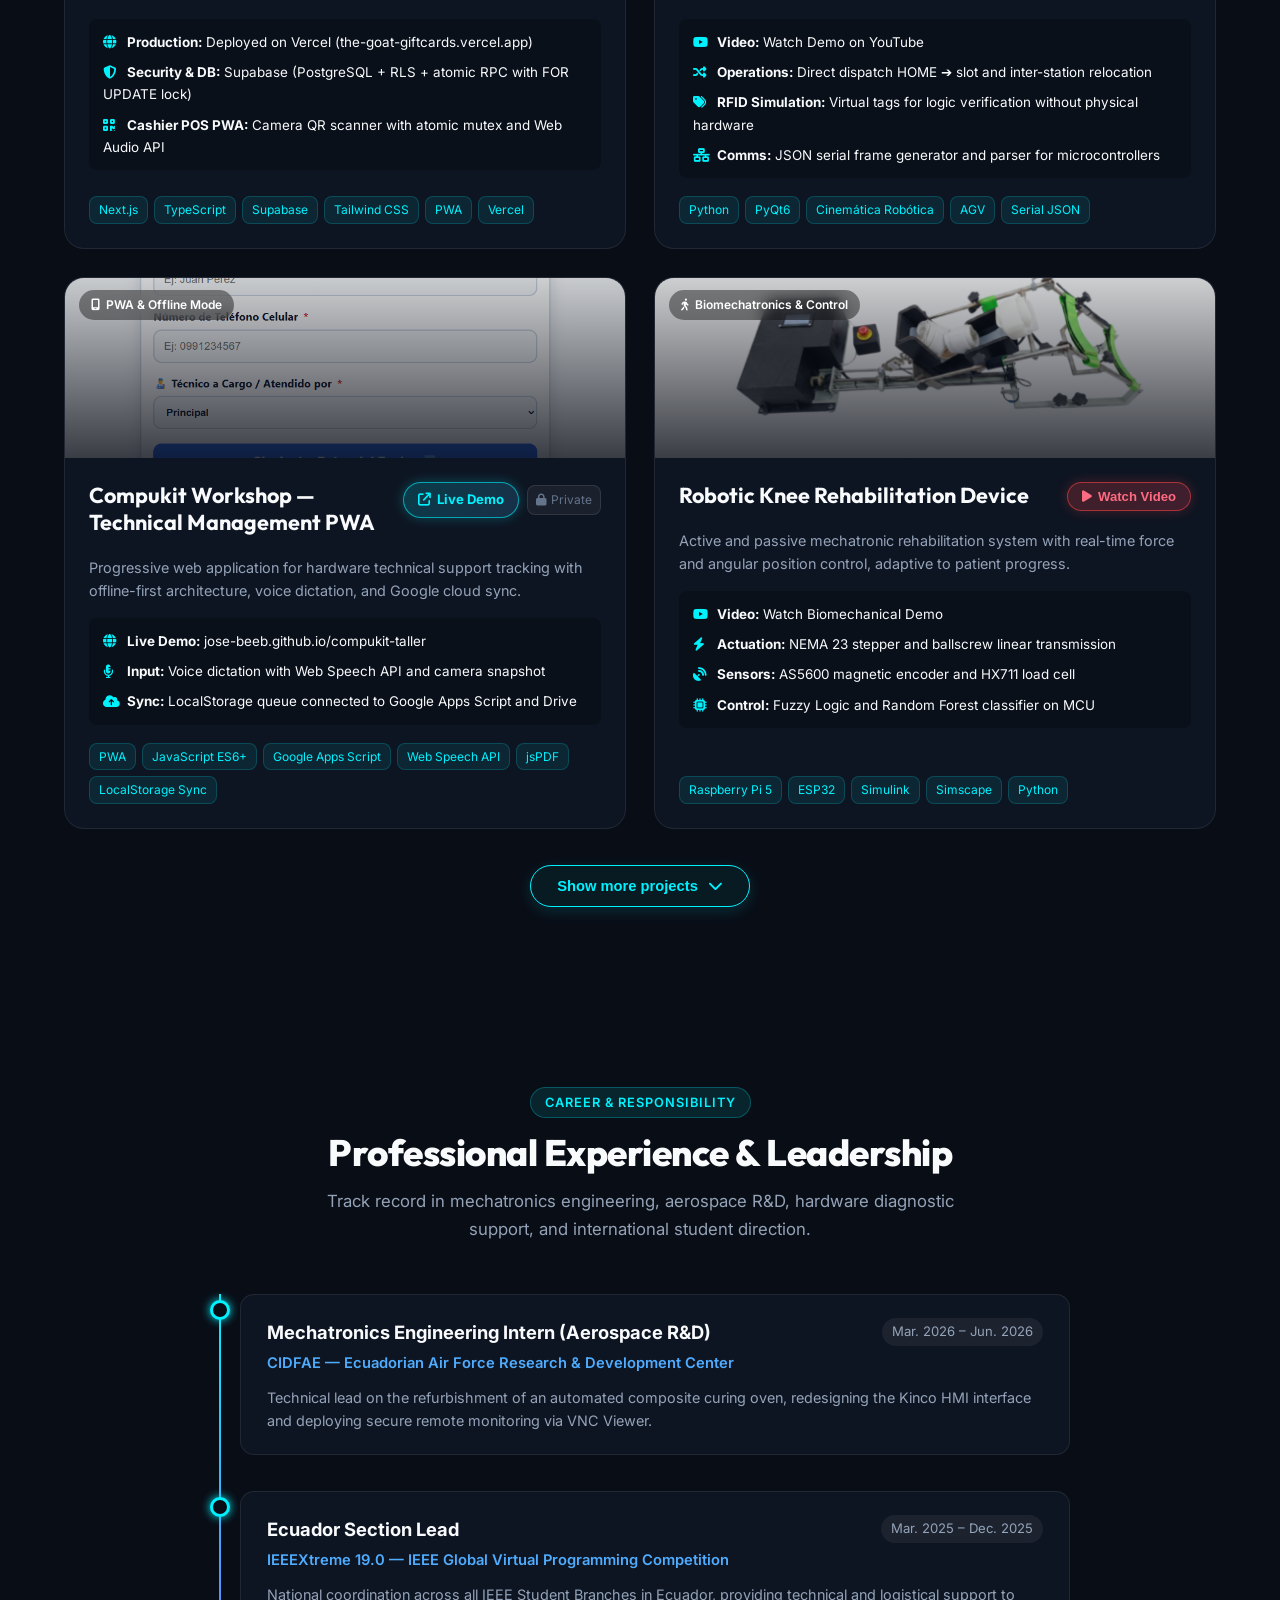
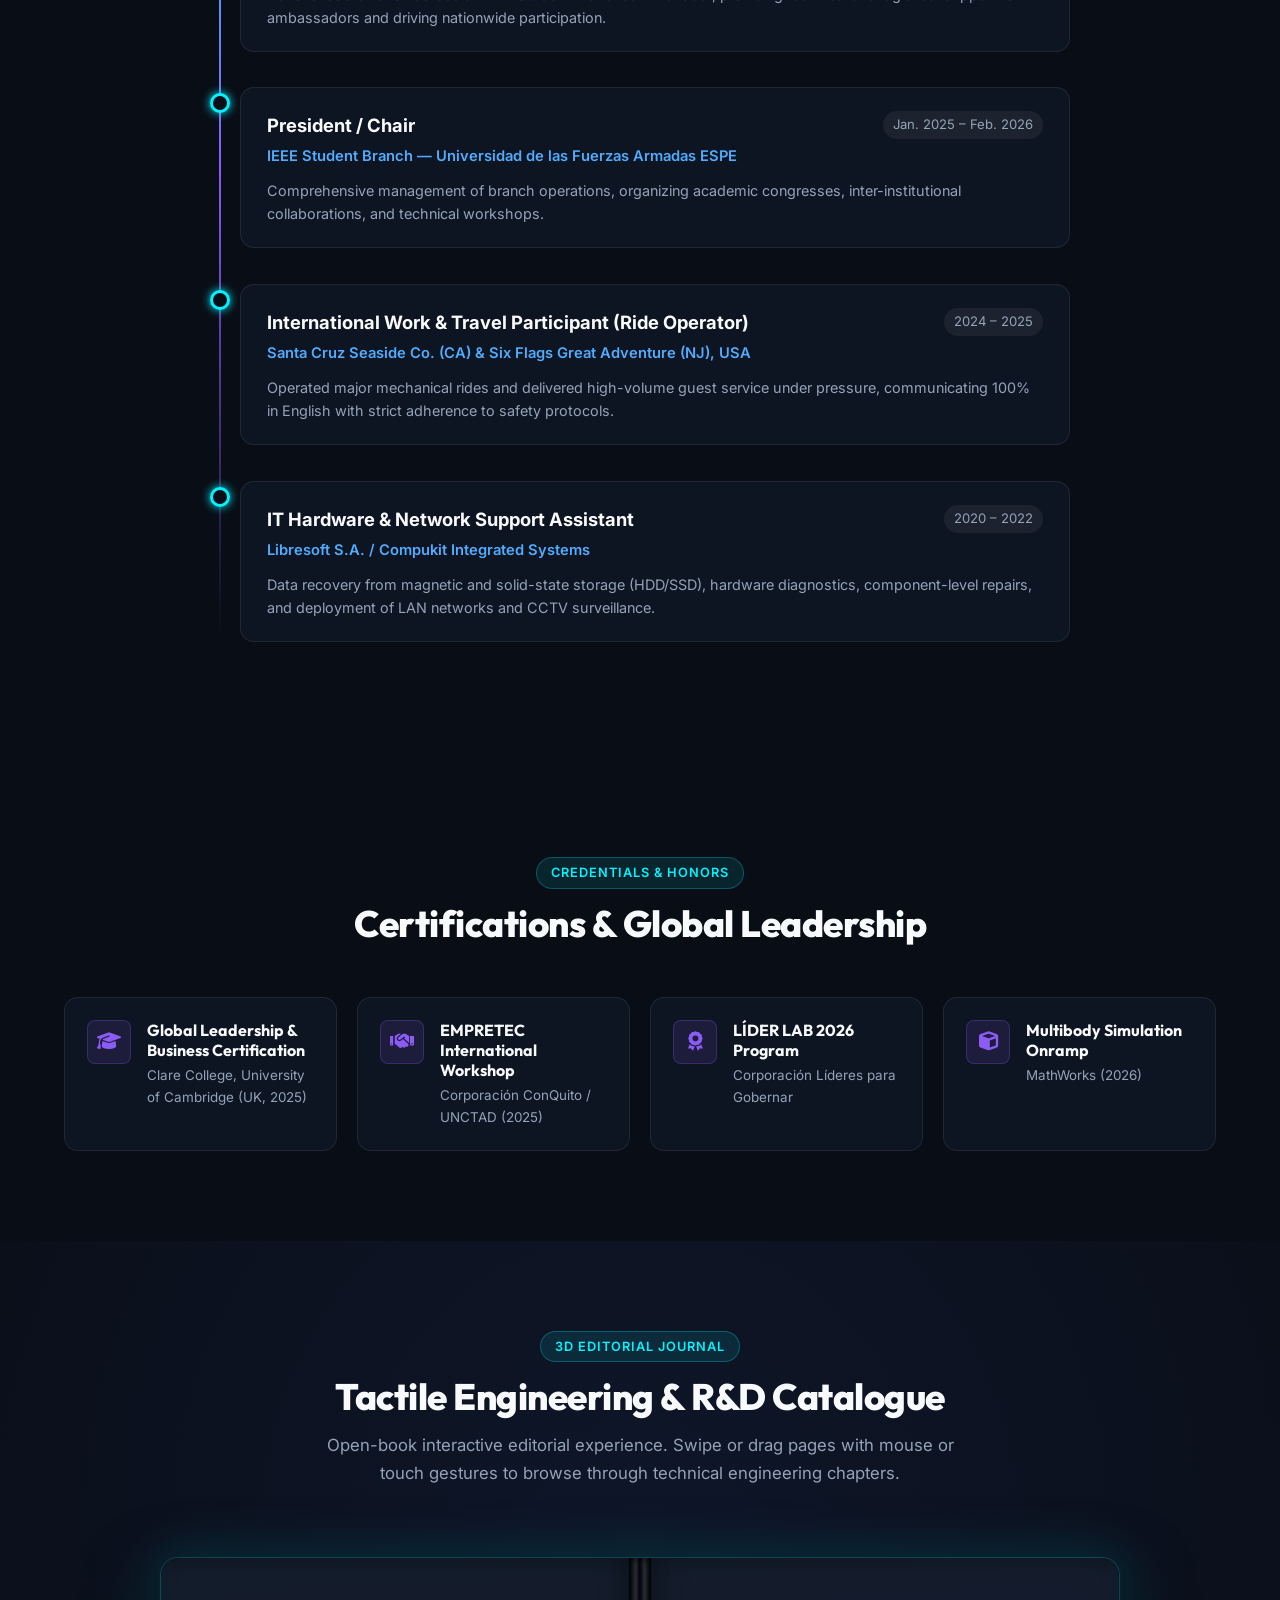
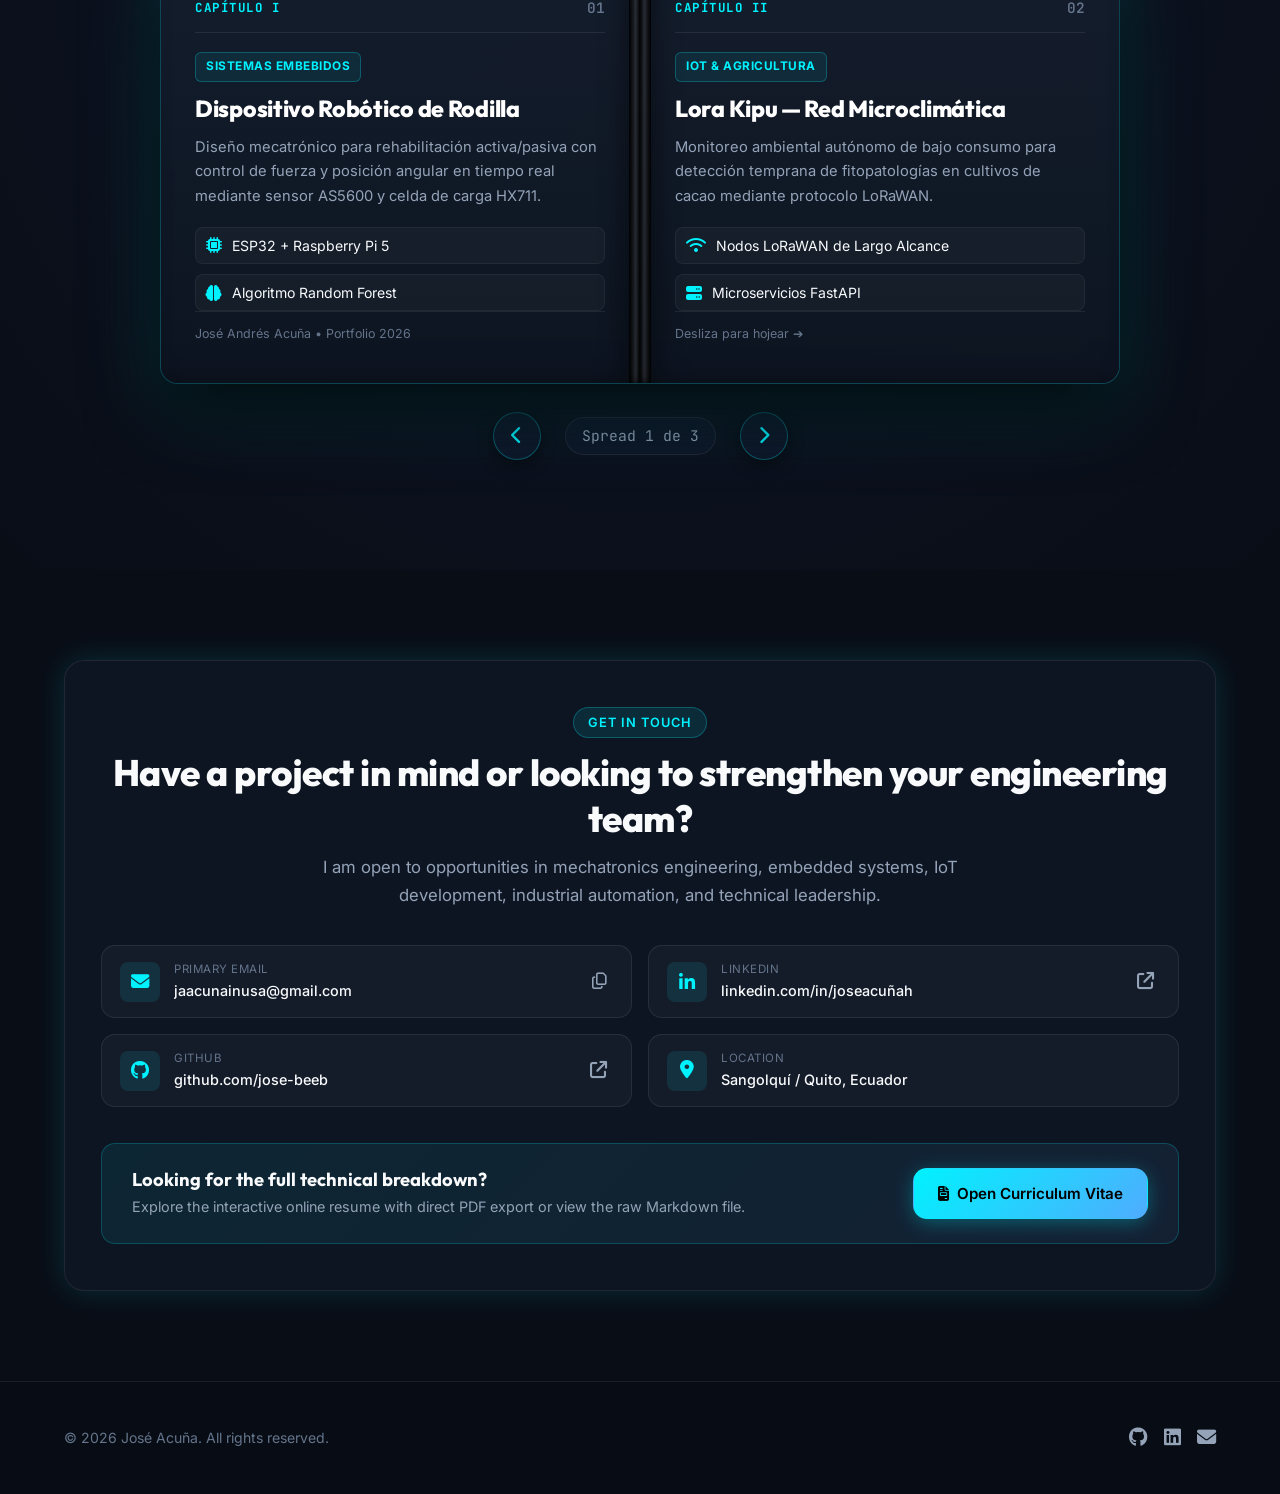
==== commit faaa934d: "feat(seo): enhance technical metadata, OpenGraph, Schema.org JSON-LD, and descriptive image alt tags" ====
--- a/index.html
+++ b/index.html
@@ -3,16 +3,80 @@
 <head>
   <meta charset="UTF-8">
   <meta name="viewport" content="width=device-width, initial-scale=1.0">
-  <title>José Andrés Acuña | Ingeniero Mecatrónico & Líder Técnico</title>
-  <meta name="description" content="Portafolio profesional de José Andrés Acuña Herrera - Ingeniero Mecatrónico especializado en Sistemas Embebidos, IoT, Automatización Industrial, SCADA y Liderazgo IEEE.">
-  <meta name="keywords" content="Ingeniería Mecatrónica, IoT, SCADA, PLC Siemens, ESP32, ROS 2, Robótica, Ecuador, IEEE">
+  <title>José Andrés Acuña | Ingeniero Mecatrónico, Sistemas Embebidos & IoT</title>
+  <meta name="description" content="Portafolio profesional de José Andrés Acuña Herrera — Ingeniero Mecatrónico especializado en Sistemas Embebidos, IoT, Automatización Industrial (PLC/SCADA), Robótica y Desarrollo Web Fullstack.">
+  <meta name="keywords" content="José Andrés Acuña Herrera, Ingeniero Mecatrónico, Sistemas Embebidos, Internet de las Cosas, IoT, LoRaWAN, SCADA Ignition, PLC Siemens S7-1200, TIA Portal, Factory IO, Robótica, Python, FastAPI, Next.js, TypeScript, Supabase, Ecuador, Liderazgo IEEE">
   <meta name="author" content="José Andrés Acuña Herrera">
-
-  <!-- Open Graph / Social -->
+  <meta name="robots" content="index, follow, max-snippet:-1, max-image-preview:large, max-video-preview:-1">
+  <link rel="canonical" href="https://jose-beeb.github.io/portafolio-/">
+
+  <!-- Open Graph / Facebook / LinkedIn -->
   <meta property="og:type" content="website">
-  <meta property="og:title" content="José Andrés Acuña | Ingeniero Mecatrónico">
-  <meta property="og:description" content="Automatización industrial, sistemas embebidos, IoT y proyectos mecatrónicos de alto impacto.">
-  
+  <meta property="og:url" content="https://jose-beeb.github.io/portafolio-/">
+  <meta property="og:title" content="José Andrés Acuña Herrera | Ingeniero Mecatrónico & Sistemas Embebidos">
+  <meta property="og:description" content="Portafolio de proyectos en automatización industrial, sistemas embebidos, IoT, robótica y desarrollo web con estándares de alta ingeniería.">
+  <meta property="og:image" content="https://jose-beeb.github.io/portafolio-/assets/images/profile.png">
+  <meta property="og:image:alt" content="José Andrés Acuña Herrera - Ingeniero Mecatrónico">
+  <meta property="og:locale" content="es_EC">
+  <meta property="og:site_name" content="José Acuña Portfolio">
+
+  <!-- Twitter Cards -->
+  <meta name="twitter:card" content="summary_large_image">
+  <meta name="twitter:url" content="https://jose-beeb.github.io/portafolio-/">
+  <meta name="twitter:title" content="José Andrés Acuña Herrera | Ingeniero Mecatrónico & IoT">
+  <meta name="twitter:description" content="Automatización industrial, sistemas embebidos, IoT y proyectos mecatrónicos de alto impacto.">
+  <meta name="twitter:image" content="https://jose-beeb.github.io/portafolio-/assets/images/profile.png">
+  <meta name="twitter:image:alt" content="José Andrés Acuña Herrera - Portafolio">
+
+  <!-- Structured Data (JSON-LD) -->
+  <script type="application/ld+json">
+  {
+    "@context": "https://schema.org",
+    "@graph": [
+      {
+        "@type": "Person",
+        "@id": "https://jose-beeb.github.io/portafolio-/#person",
+        "name": "José Andrés Acuña Herrera",
+        "alternateName": "José Acuña",
+        "url": "https://jose-beeb.github.io/portafolio-/",
+        "image": "https://jose-beeb.github.io/portafolio-/assets/images/profile.png",
+        "jobTitle": "Ingeniero Mecatrónico",
+        "alumniOf": {
+          "@type": "CollegeOrUniversity",
+          "name": "Universidad de las Fuerzas Armadas ESPE"
+        },
+        "sameAs": [
+          "https://github.com/jose-beeb",
+          "https://linkedin.com/in/joseacuñah"
+        ],
+        "knowsAbout": [
+          "Ingeniería Mecatrónica",
+          "Sistemas Embebidos",
+          "Internet of Things (IoT)",
+          "Automatización Industrial",
+          "PLC Siemens S7-1200",
+          "SCADA Ignition",
+          "Robótica & Control Biomecánico",
+          "Next.js",
+          "Python",
+          "FastAPI"
+        ]
+      },
+      {
+        "@type": "WebSite",
+        "@id": "https://jose-beeb.github.io/portafolio-/#website",
+        "url": "https://jose-beeb.github.io/portafolio-/",
+        "name": "José Andrés Acuña Herrera — Portafolio Profesional",
+        "description": "Proyectos de ingeniería mecatrónica, sistemas embebidos, IoT y automatización industrial.",
+        "publisher": {
+          "@id": "https://jose-beeb.github.io/portafolio-/#person"
+        },
+        "inLanguage": ["es", "en"]
+      }
+    ]
+  }
+  </script>
+
   <!-- Google Fonts -->
   <link rel="preconnect" href="https://fonts.googleapis.com">
   <link rel="preconnect" href="https://fonts.gstatic.com" crossorigin>
@@ -21,7 +85,7 @@
   <!-- FontAwesome Icons -->
   <link rel="stylesheet" href="https://cdnjs.cloudflare.com/ajax/libs/font-awesome/6.5.1/css/all.min.css">
 
-  <link rel="stylesheet" href="styles.css?v=15.0">
+  <link rel="stylesheet" href="styles.css?v=16.0">
 </head>
 <body>
 
@@ -83,11 +147,11 @@
               <div class="instagram-avatar-inner" id="profile-360-inner">
                 <!-- Front Side -->
                 <div class="avatar-side side-front">
-                  <img src="assets/images/profile.png" alt="José Acuña" class="avatar-photo" style="width: 100%; height: 100%; object-fit: cover; border-radius: 50%; display: block;" onerror="this.onerror=null; this.src='https://avatars.githubusercontent.com/u/171995231?v=4';">
+                  <img src="assets/images/profile.png" alt="José Andrés Acuña Herrera - Ingeniero Mecatrónico especializado en Sistemas Embebidos e IoT" class="avatar-photo" style="width: 100%; height: 100%; object-fit: cover; border-radius: 50%; display: block;" onerror="this.onerror=null; this.src='https://avatars.githubusercontent.com/u/171995231?v=4';">
                 </div>
                 <!-- Back Side (Alternate Casual Pose / Leader) -->
                 <div class="avatar-side side-back">
-                  <img src="assets/images/profile-informal.jpg" alt="José Acuña" class="avatar-photo" style="width: 100%; height: 100%; object-fit: cover; border-radius: 50%; display: block;" onerror="this.onerror=null; this.src='assets/images/profile-informal.png';">
+                  <img src="assets/images/profile-informal.jpg" alt="José Andrés Acuña - Presidente de Rama Estudiantil IEEE y Formación en Liderazgo Cambridge" class="avatar-photo" style="width: 100%; height: 100%; object-fit: cover; border-radius: 50%; display: block;" onerror="this.onerror=null; this.src='assets/images/profile-informal.png';">
                 </div>
               </div>
             </div>
@@ -941,7 +1005,7 @@
     <span class="bubble-tag">¡Escríbeme!</span>
   </a>
 
-  <script src="translations.js?v=15.0" defer></script>
-  <script src="main.js?v=15.0" defer></script>
+  <script src="translations.js?v=16.0" defer></script>
+  <script src="main.js?v=16.0" defer></script>
 </body>
 </html>
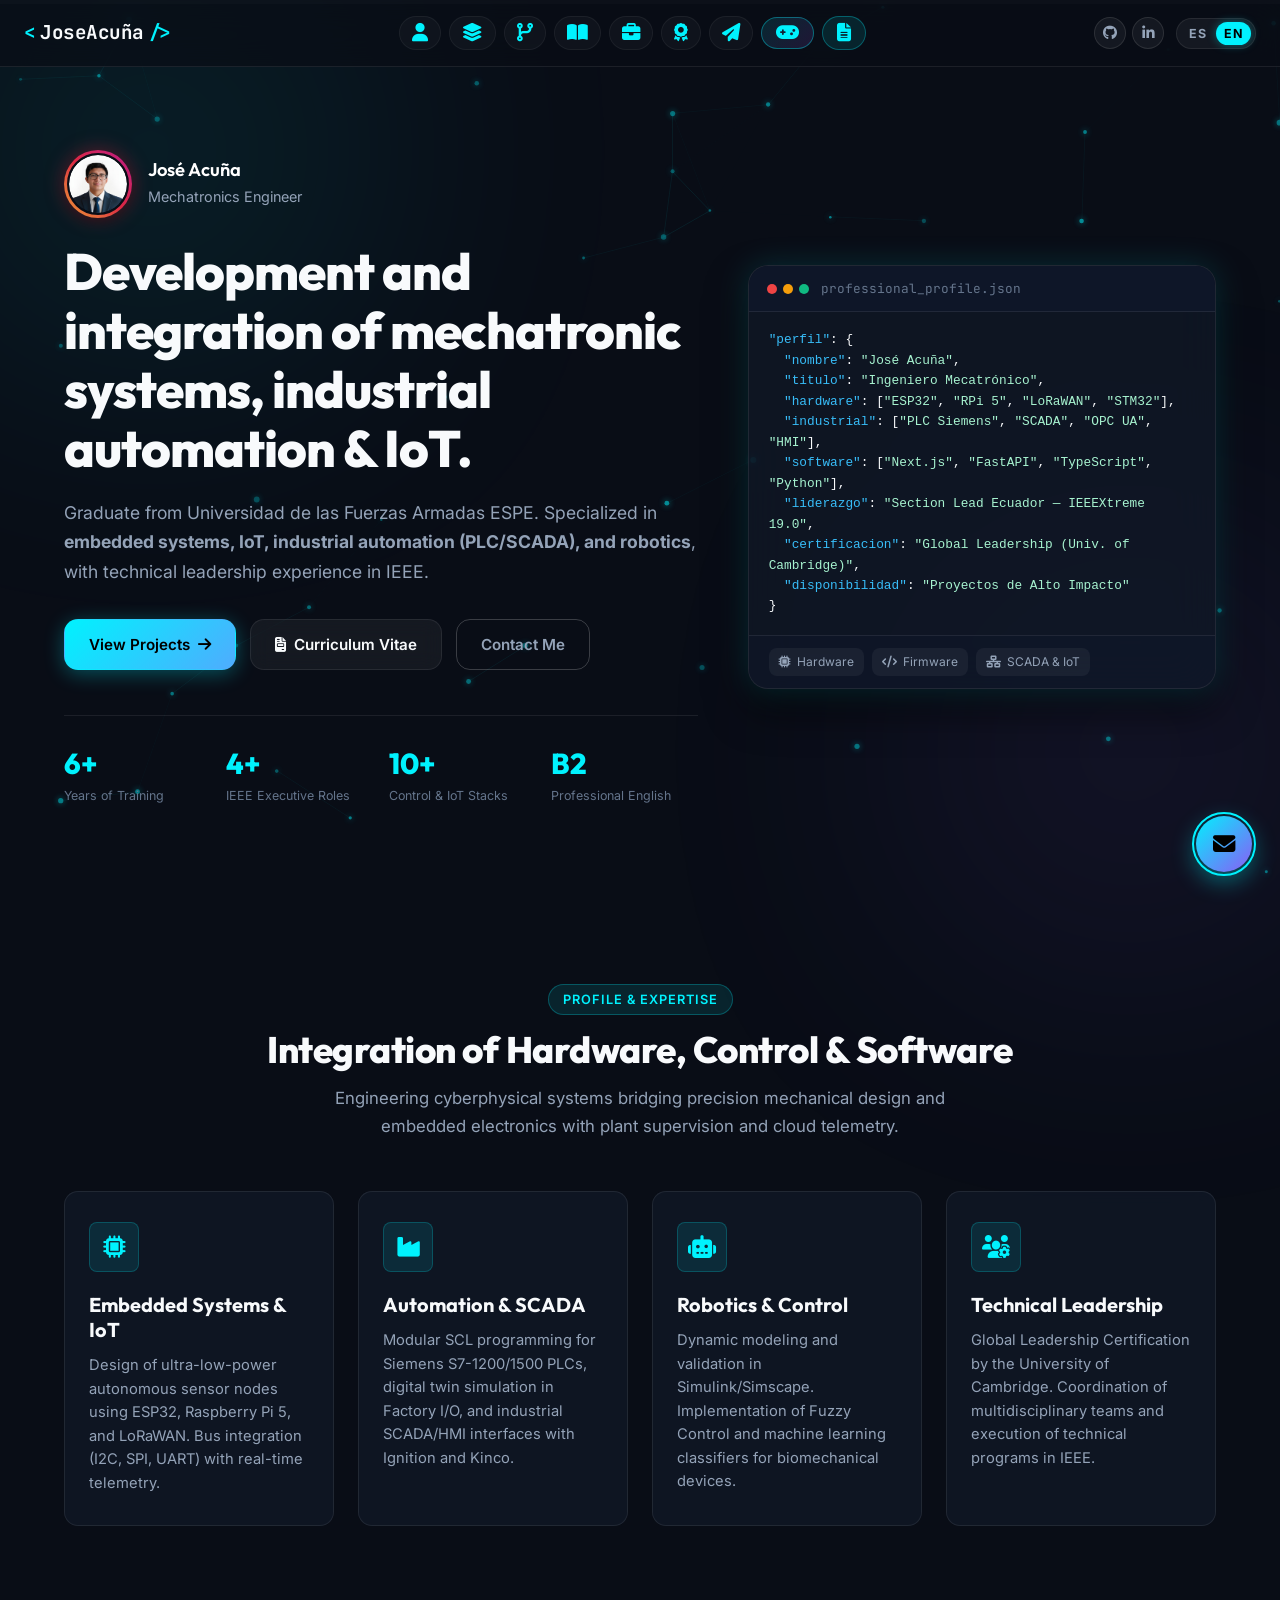
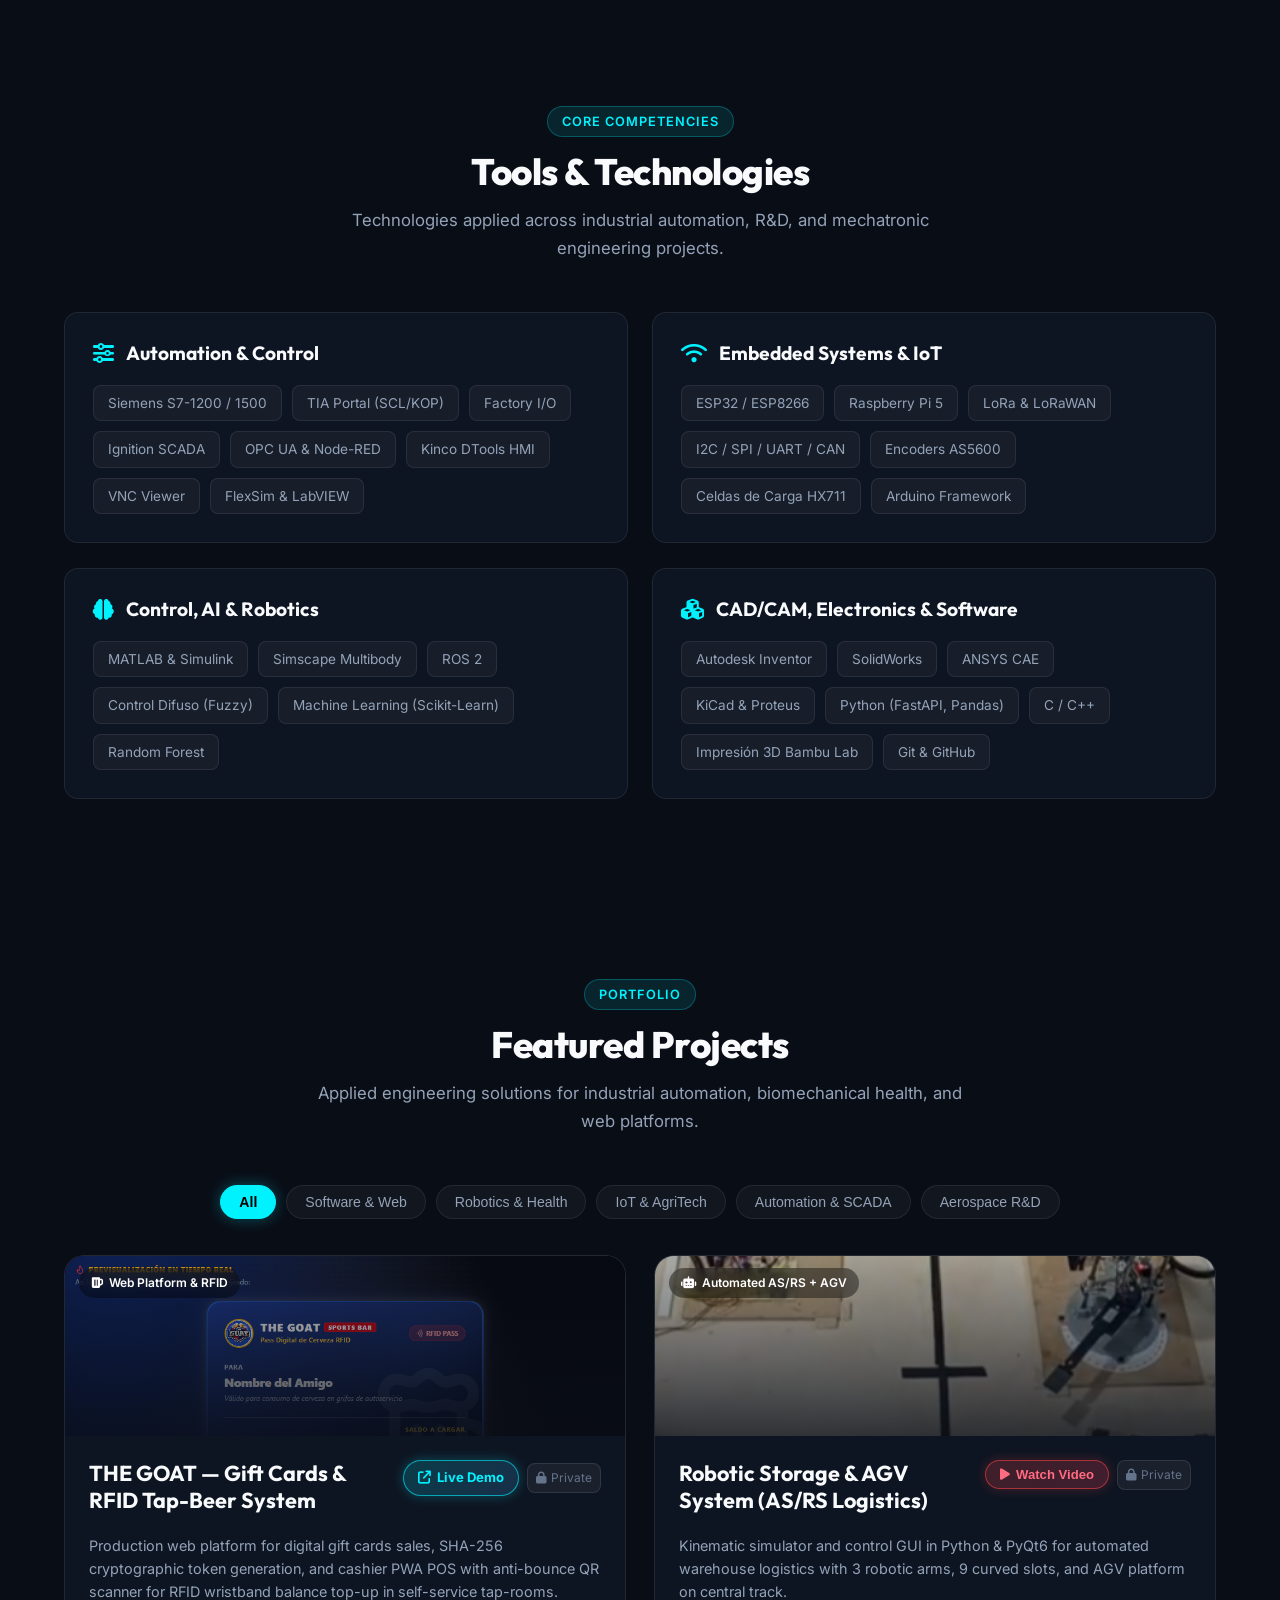
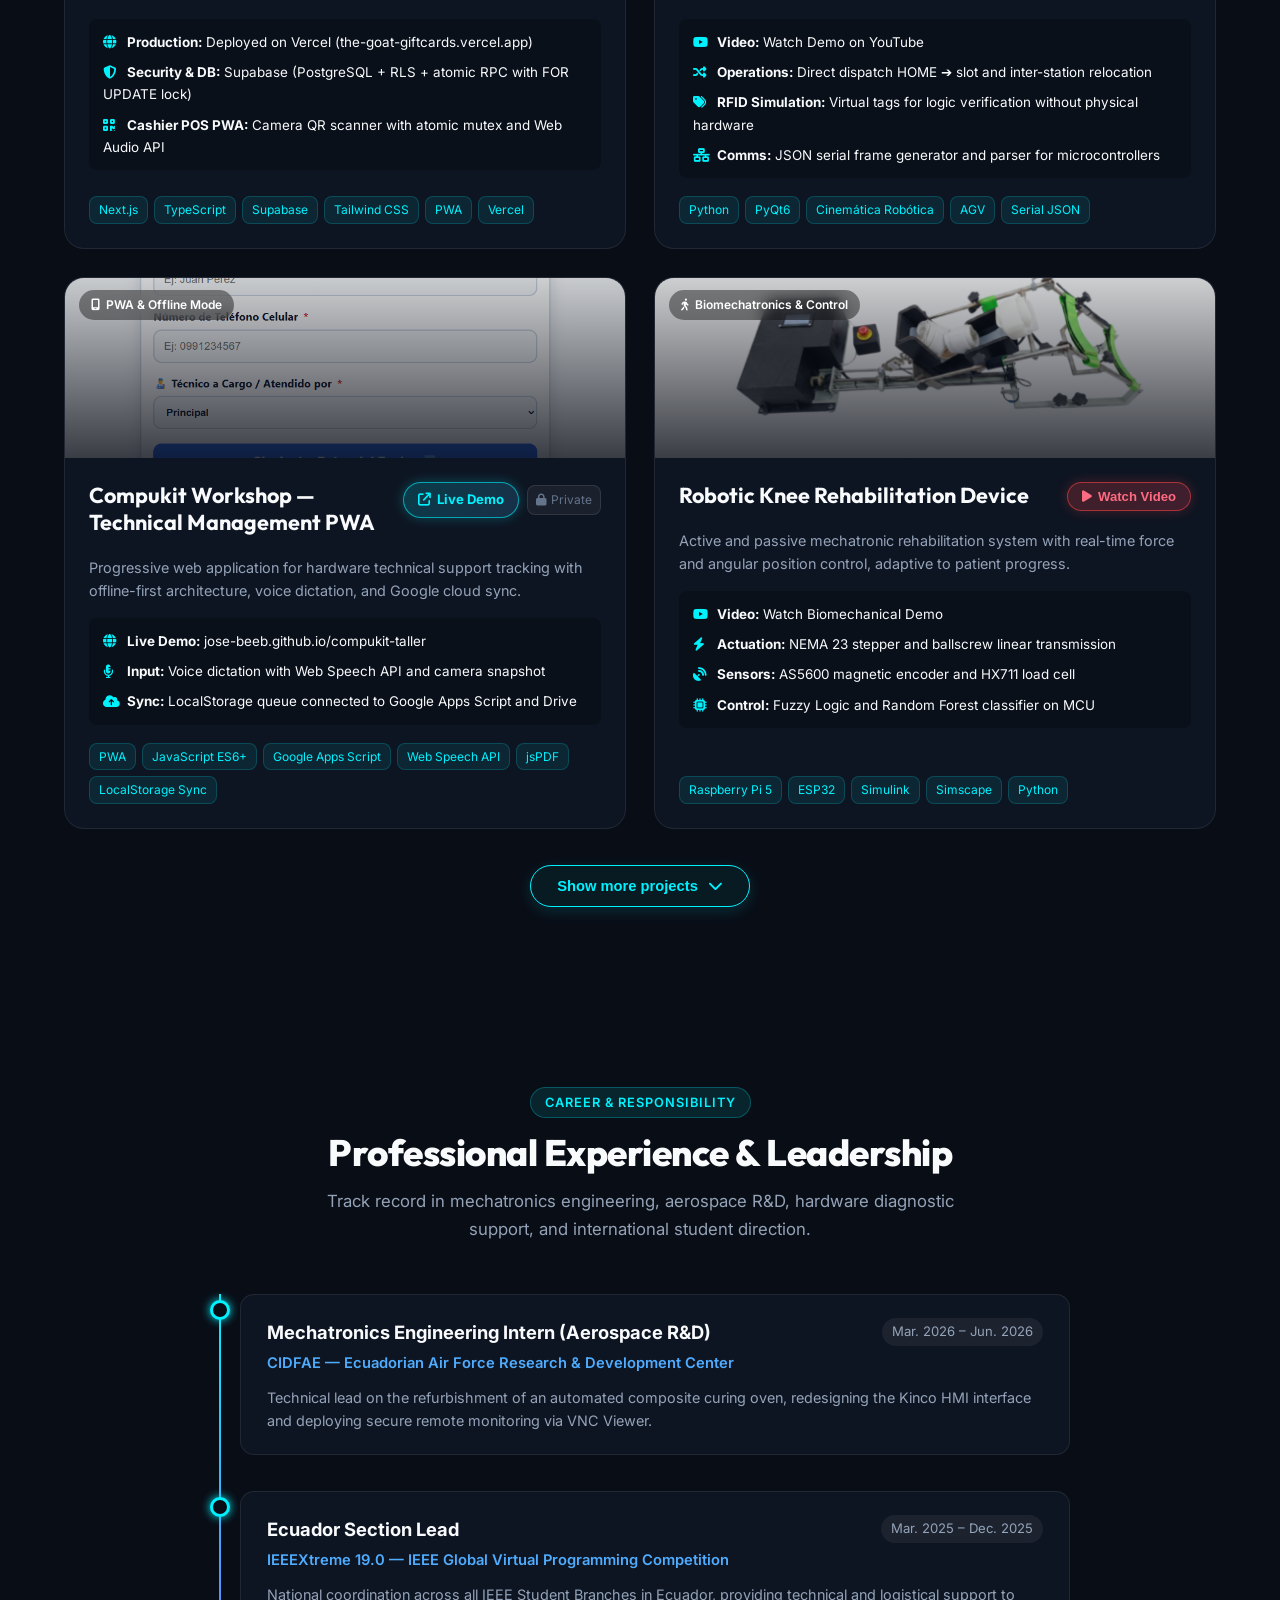
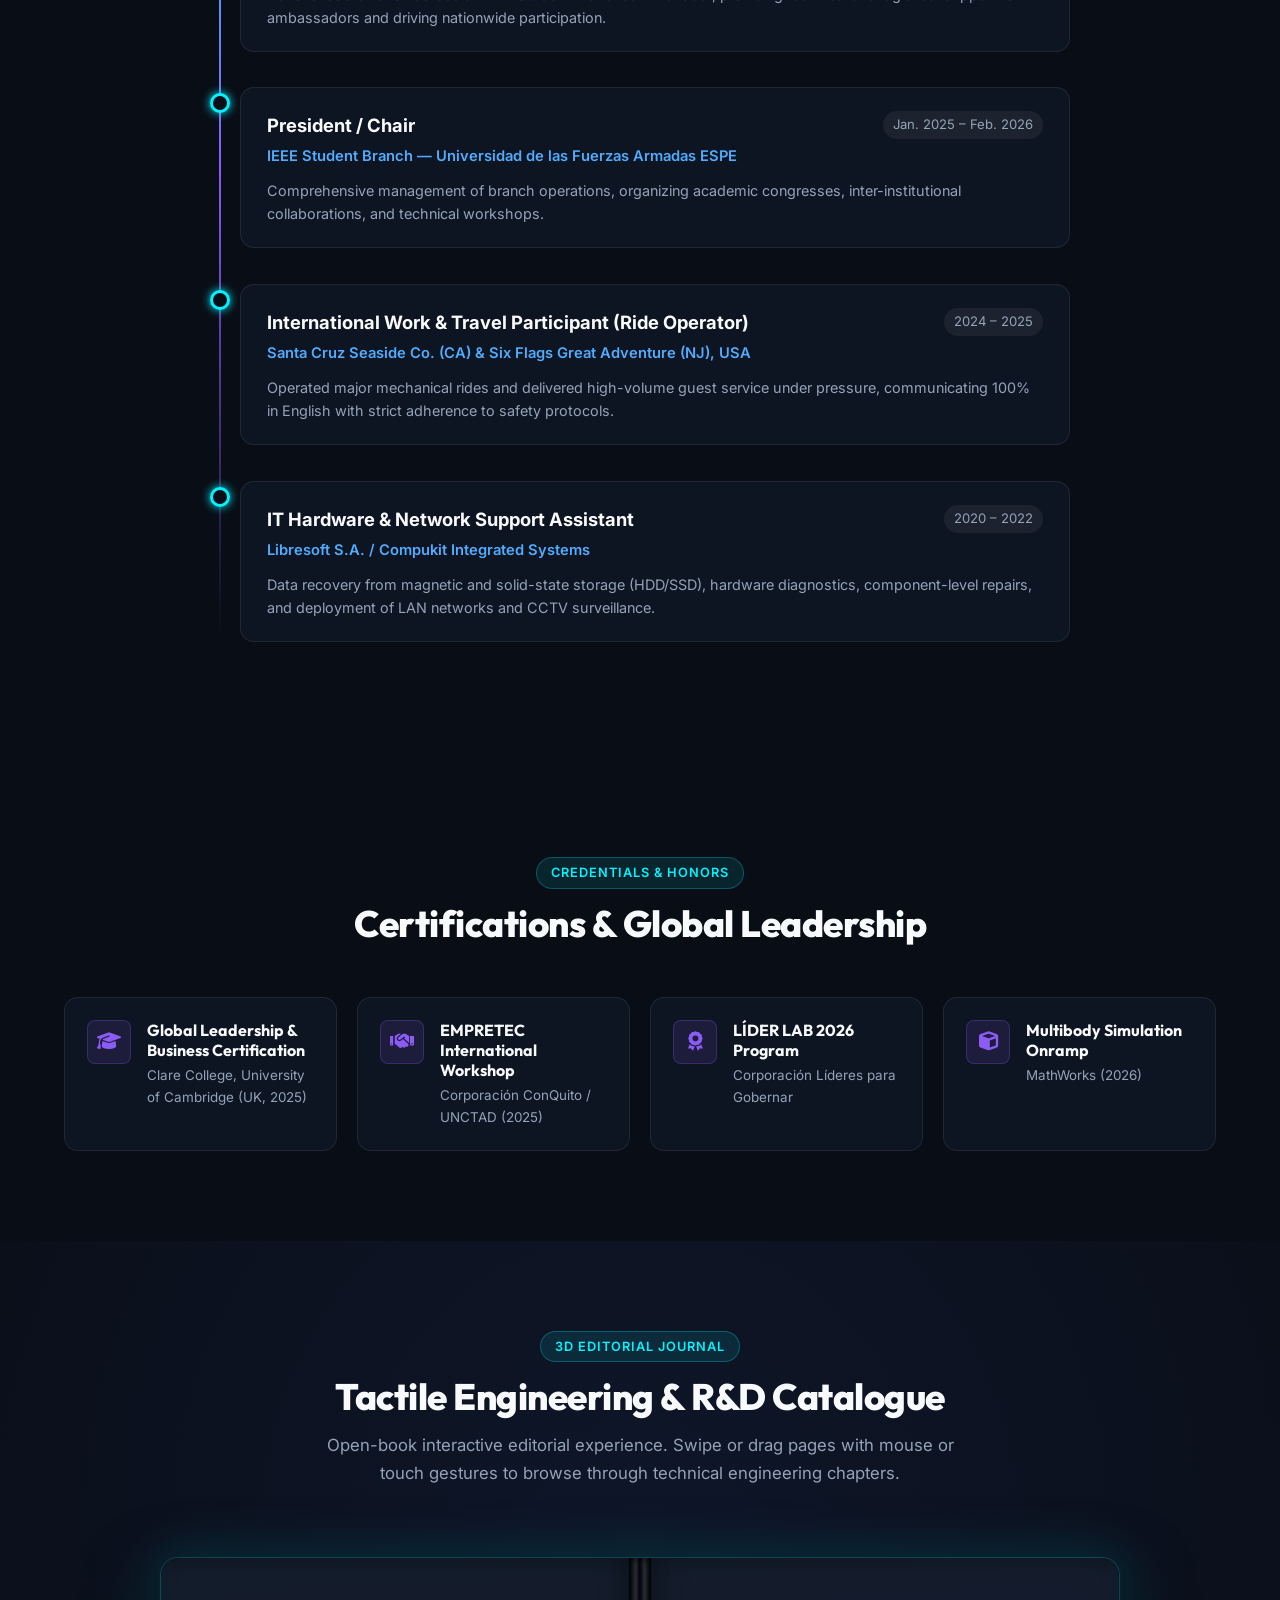
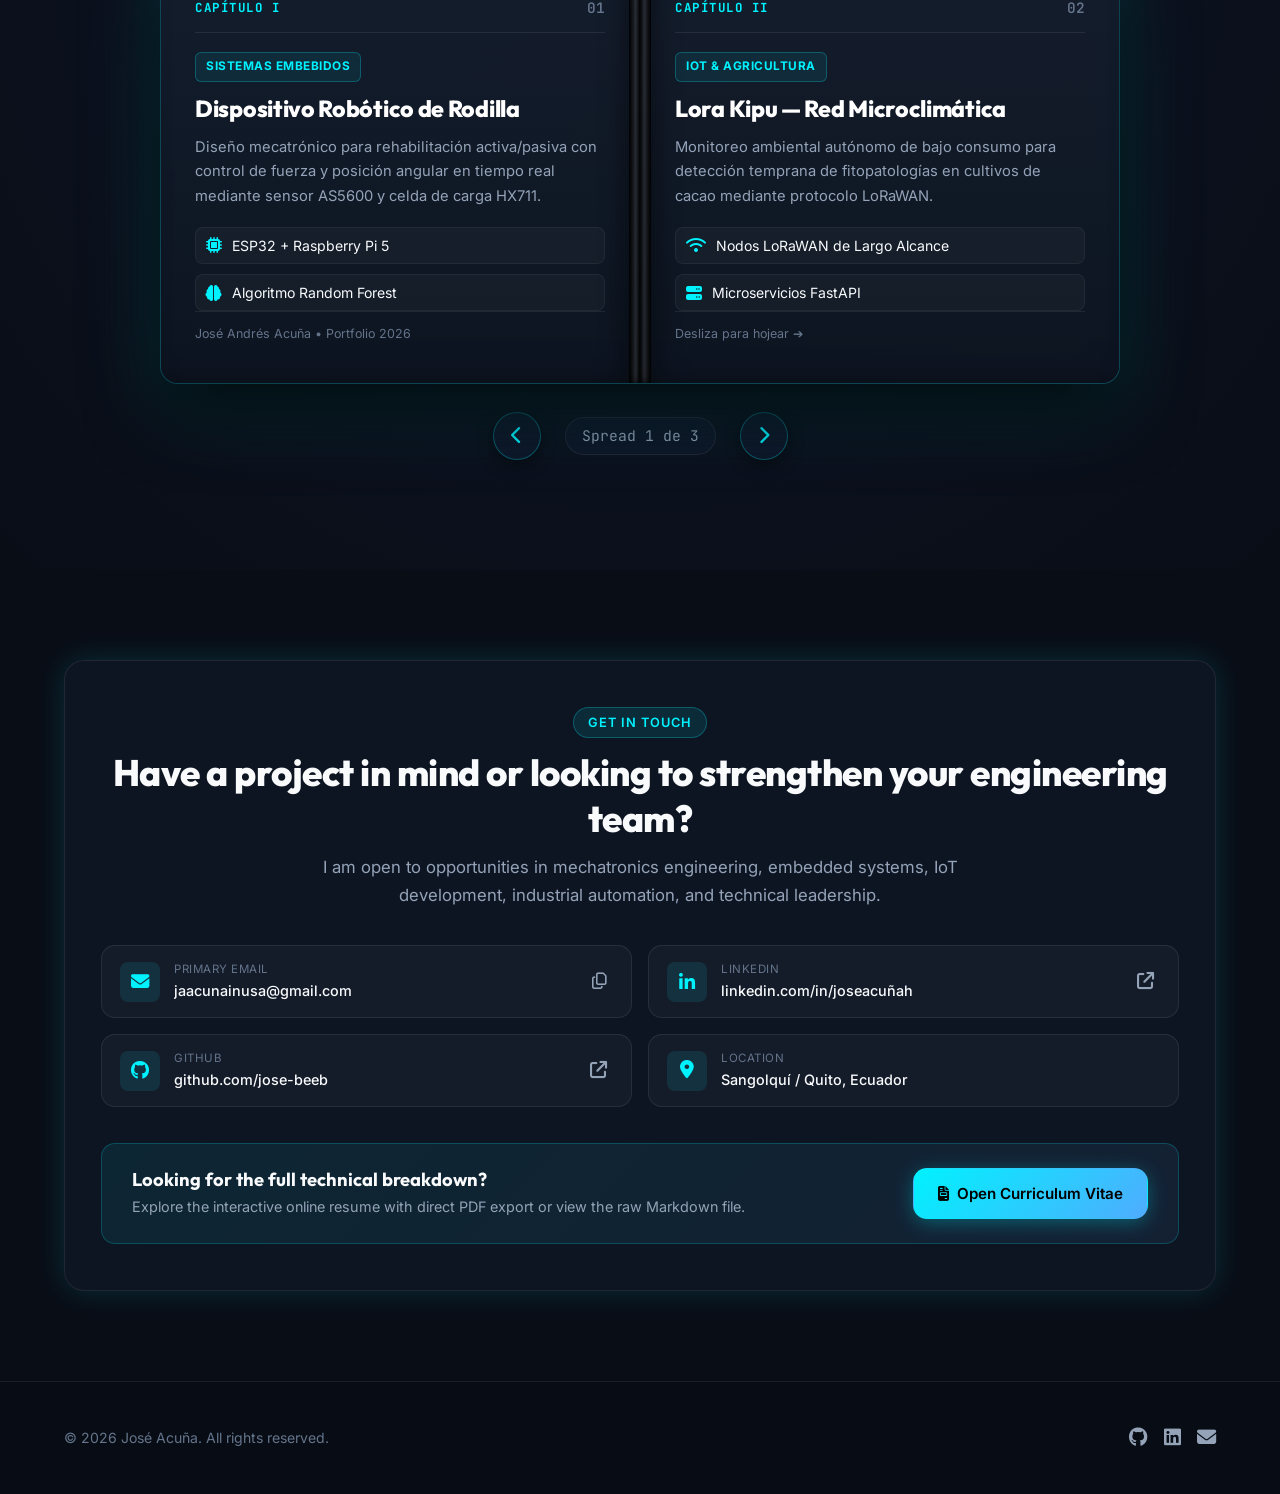
==== commit ac31fec3: "feat: implement real-time horizontal scroll progress bar at top of page" ====
--- a/index.html
+++ b/index.html
@@ -85,9 +85,14 @@
   <!-- FontAwesome Icons -->
   <link rel="stylesheet" href="https://cdnjs.cloudflare.com/ajax/libs/font-awesome/6.5.1/css/all.min.css">
 
-  <link rel="stylesheet" href="styles.css?v=16.0">
+  <link rel="stylesheet" href="styles.css?v=17.0">
 </head>
 <body>
+
+  <!-- Real-time Horizontal Scroll Progress Bar -->
+  <div class="scroll-progress-container" id="scroll-progress-container" aria-hidden="true">
+    <div class="scroll-progress-bar" id="scroll-progress-bar"></div>
+  </div>
 
   <!-- Ambient Glow Elements -->
   <div class="ambient-glow glow-top-left"></div>
@@ -1005,7 +1010,7 @@
     <span class="bubble-tag">¡Escríbeme!</span>
   </a>
 
-  <script src="translations.js?v=16.0" defer></script>
-  <script src="main.js?v=16.0" defer></script>
+  <script src="translations.js?v=17.0" defer></script>
+  <script src="main.js?v=17.0" defer></script>
 </body>
 </html>
--- a/styles.css
+++ b/styles.css
@@ -112,6 +112,28 @@
   -webkit-background-clip: text;
   -webkit-text-fill-color: transparent;
   display: inline;
+}
+
+/* Horizontal Scroll Progress Bar (Sleek, Real-time & Subtle) */
+.scroll-progress-container {
+  position: fixed;
+  top: 0;
+  left: 0;
+  width: 100%;
+  height: 3.5px;
+  background: rgba(255, 255, 255, 0.02);
+  z-index: 10005;
+  pointer-events: none;
+}
+
+.scroll-progress-bar {
+  height: 100%;
+  width: 0%;
+  background: linear-gradient(90deg, #00f2fe 0%, #4facfe 50%, #00c6ff 100%);
+  background-size: 200% 100%;
+  box-shadow: 0 0 10px rgba(0, 242, 254, 0.9), 0 0 4px rgba(79, 172, 254, 0.7);
+  border-radius: 0 2px 2px 0;
+  transition: width 0.05s linear;
 }
 
 /* Navigation Bar */
